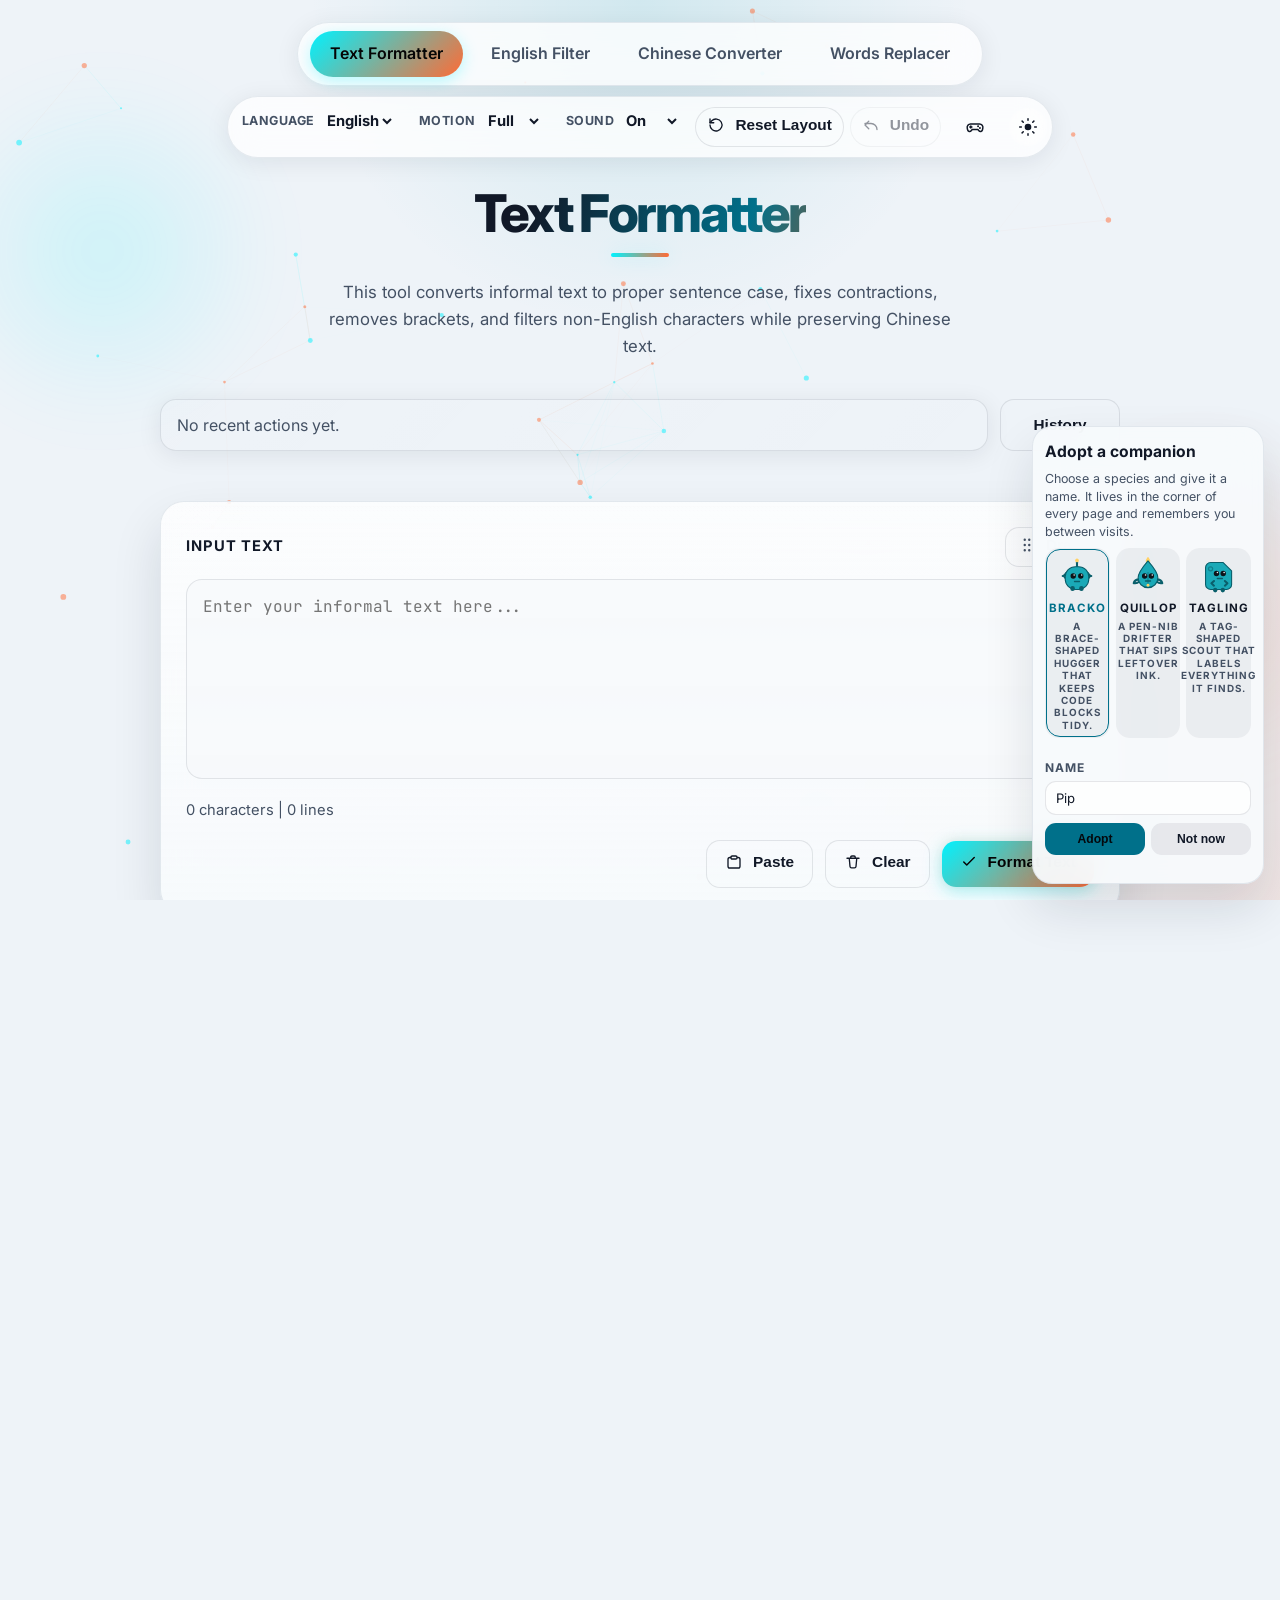
==== index.html @ 5d6f1875 "Add love-deepspace bouquet/expedition/mosaic features; update games and pages" ====
<!DOCTYPE html>
<html lang="en" data-page="formatter">
<head>
    <meta charset="UTF-8">
    <meta name="viewport" content="width=device-width, initial-scale=1.0">
    <meta name="description" content="Convert informal text to proper sentence case, fix contractions, remove brackets, and filter non-English characters while preserving Chinese text.">
    <meta name="theme-color" media="(prefers-color-scheme: dark)" content="#050505">
    <meta name="theme-color" media="(prefers-color-scheme: light)" content="#eef3f8">
    <link rel="icon" href="data:image/svg+xml,%3Csvg xmlns='http://www.w3.org/2000/svg' viewBox='0 0 64 64'%3E%3Crect width='64' height='64' rx='14' fill='%23050505'/%3E%3Ctext x='32' y='44' font-family='Arial, sans-serif' font-size='30' font-weight='800' text-anchor='middle' fill='%2300f2ff'%3EcC%3C/text%3E%3C/svg%3E">
    <title>Text Formatter</title>
    <script>
      (function () {
        try {
          var theme = localStorage.getItem("theme");
          if (!theme) {
            theme = window.matchMedia && window.matchMedia("(prefers-color-scheme: dark)").matches ? "dark" : "light";
          }
          document.documentElement.setAttribute("data-theme", theme);
          var motion = localStorage.getItem("motion-level");
          if (!motion) {
            motion = window.matchMedia && window.matchMedia("(prefers-reduced-motion: reduce)").matches ? "off" : "full";
          }
          document.documentElement.setAttribute("data-motion", motion);
        } catch (error) {
          document.documentElement.setAttribute("data-theme", "dark");
          document.documentElement.setAttribute("data-motion", "full");
        }
      })();
    </script>
    <link rel="preconnect" href="https://fonts.googleapis.com">
    <link rel="preconnect" href="https://fonts.gstatic.com" crossorigin>
    <link href="https://fonts.googleapis.com/css2?family=Inter:wght@400;500;600;700;800&family=JetBrains+Mono:wght@400;500&display=swap" rel="stylesheet">
    <link rel="stylesheet" href="assets/styles/base.css?v=72">
    <link rel="stylesheet" href="assets/styles/games.css?v=72">
    <link rel="stylesheet" href="assets/styles/game-presentation.css?v=72">
    <link rel="stylesheet" href="assets/styles/love-deepspace-release.css?v=72">
    <link rel="stylesheet" href="assets/styles/love-deepspace-starpath.css?v=72">
    <link rel="stylesheet" href="assets/styles/love-deepspace-mosaic.css?v=72">
    <link rel="stylesheet" href="assets/styles/love-deepspace-bouquet.css?v=72">
    <link rel="stylesheet" href="assets/styles/love-deepspace-expedition.css?v=72">
    <link rel="stylesheet" href="assets/styles/pet.css?v=72">
</head>
<body>
    <div class="topbar" role="banner">
        <nav aria-label="Primary" class="nav-left">
            <a href="index.html" data-i18n="navFormatter">Text Formatter</a>
            <a href="english_filter.html" data-i18n="navFilter">English Filter</a>
            <a href="chinese_punctuation.html" data-i18n="navPunctuation">Chinese Converter</a>
            <a href="words_replacing.html" data-i18n="navReplacer">Words Replacer</a>
        </nav>
        <div class="nav-right">
            <label class="lang-picker" for="langSelect">
                <span data-i18n="langLabel">Language</span>
                <select id="langSelect" aria-label="Language">
                    <option value="en">English</option>
                    <option value="zh">中文</option>
                </select>
            </label>
            <label class="motion-picker" for="motionLevel">
                <span data-i18n="motionLabel">Motion</span>
                <select id="motionLevel" aria-label="Motion intensity">
                    <option value="full" data-i18n="motionFull">Full</option>
                    <option value="calm" data-i18n="motionCalm">Calm</option>
                    <option value="off" data-i18n="motionOff">Off</option>
                </select>
            </label>
            <label class="motion-picker" for="soundLevel">
                <span data-i18n="soundLabel">Sound</span>
                <select id="soundLevel" aria-label="Game sound">
                    <option value="on" data-i18n="soundOn">On</option>
                    <option value="off" data-i18n="soundOff">Off</option>
                </select>
            </label>
            <button id="resetLayoutBtn" class="ghost topbar-button" type="button">
                <span class="button-content">
                    <svg class="icon" viewBox="0 0 24 24" aria-hidden="true">
                        <path d="M4 12a8 8 0 1 0 2.34-5.66L4 9" fill="none" stroke="currentColor" stroke-width="1.8" stroke-linecap="round" stroke-linejoin="round"></path>
                        <path d="M4 4v5h5" fill="none" stroke="currentColor" stroke-width="1.8" stroke-linecap="round" stroke-linejoin="round"></path>
                    </svg>
                        <span data-i18n="btnResetLayout">Reset Layout</span>
                </span>
            </button>
            <button id="undoBtn" class="ghost topbar-button" type="button" disabled>
                <span class="button-content">
                    <svg class="icon" viewBox="0 0 24 24" aria-hidden="true">
                        <path d="M9 7 4 12l5 5" fill="none" stroke="currentColor" stroke-width="1.8" stroke-linecap="round" stroke-linejoin="round"></path>
                        <path d="M20 18a8 8 0 0 0-8-8H4" fill="none" stroke="currentColor" stroke-width="1.8" stroke-linecap="round" stroke-linejoin="round"></path>
                    </svg>
                        <span data-i18n="btnUndo">Undo</span>
                </span>
            </button>
            <button id="gameToggleBtn" class="icon-button" type="button" aria-label="Open games" aria-haspopup="dialog" aria-expanded="false">
                <svg class="icon" viewBox="0 0 24 24" aria-hidden="true">
                    <path d="M6.5 8.5h11a4 4 0 0 1 3.9 4.9l-.5 2.2a2.4 2.4 0 0 1-4.2 1l-1.2-1.6H8.6l-1.2 1.6a2.4 2.4 0 0 1-4.2-1l-.5-2.2a4 4 0 0 1 3.9-4.9Z" fill="none" stroke="currentColor" stroke-width="1.8" stroke-linejoin="round"></path>
                    <path d="M7 10.7v2.6M5.7 12h2.6" fill="none" stroke="currentColor" stroke-width="1.8" stroke-linecap="round"></path>
                    <path d="M15.7 11.2h.01M17.9 13.2h.01" fill="none" stroke="currentColor" stroke-width="2.4" stroke-linecap="round"></path>
                </svg>
            </button>
            <button id="themeToggle" class="icon-button" type="button" aria-label="Toggle theme" aria-pressed="false">
                <svg class="icon icon-moon" viewBox="0 0 24 24" aria-hidden="true">
                    <path d="M21 12.8A9 9 0 1 1 11.2 3a7 7 0 0 0 9.8 9.8Z" fill="currentColor"></path>
                </svg>
                <svg class="icon icon-sun" viewBox="0 0 24 24" aria-hidden="true">
                    <circle cx="12" cy="12" r="4" fill="currentColor"></circle>
                    <path d="M12 2v2M12 20v2M4.93 4.93l1.41 1.41M17.66 17.66l1.41 1.41M2 12h2M20 12h2M4.93 19.07l1.41-1.41M17.66 6.34l1.41-1.41" fill="none" stroke="currentColor" stroke-linecap="round" stroke-width="1.8"></path>
                </svg>
            </button>
        </div>
    </div>

    <h1 class="page-title" data-i18n="formatter.title">Text Formatter</h1>

    <div class="description">
        <p data-i18n="formatter.desc">This tool converts informal text to proper sentence case, fixes contractions, removes brackets, and filters non-English characters while preserving Chinese text.</p>
    </div>
    <div class="activity-bar" aria-live="polite">
        <p class="recent-action" id="recentAction" data-i18n="noRecent">No recent actions yet.</p>
        <button class="ghost activity-toggle" id="historyToggle" type="button" aria-expanded="false" aria-controls="historyDrawer" data-i18n="historyToggle">History</button>
    </div>
    <div class="history-drawer" id="historyDrawer" hidden>
        <div class="history-drawer-header">
            <h2 data-i18n="recentActivity">Recent Activity</h2>
            <button class="ghost" id="clearHistoryBtn" type="button" data-i18n="btnClearHistory">Clear</button>
        </div>
        <ul class="history-list" id="historyList">
            <li data-i18n="noActions">No actions recorded yet.</li>
        </ul>
    </div>

    <main id="main" class="container" role="main">
        <div class="section" data-card-id="formatter-input">
            <div class="card-header">
                <label for="inputText" data-i18n="inputLabel">Input Text</label>
                <button class="drag-handle" type="button" aria-label="Reposition input card" data-i18n-aria="repositionInput" aria-expanded="false" title="Drag to move, or click for position buttons" data-i18n-title="dragTitle">
                    <span class="button-content">
                        <svg class="icon" viewBox="0 0 24 24" aria-hidden="true">
                            <path d="M9 5h.01M9 12h.01M9 19h.01M15 5h.01M15 12h.01M15 19h.01" fill="none" stroke="currentColor" stroke-width="3.2" stroke-linecap="round"></path>
                        </svg>
                        <span data-i18n="drag">Drag</span>
                    </span>
                </button>
            </div>
            <textarea id="inputText" placeholder="Enter your informal text here..." data-i18n-placeholder="formatter.phInput"></textarea>
            <div class="field-meta">
                <p class="counter" id="inputCounter">0 characters | 0 lines</p>
            </div>
            <div class="actions">
                <button class="ghost" id="pasteBtn" type="button">
                    <span class="button-content">
                        <svg class="icon" viewBox="0 0 24 24" aria-hidden="true">
                            <rect x="8" y="4" width="8" height="4" rx="1.5" fill="none" stroke="currentColor" stroke-width="1.8"></rect>
                            <path d="M8 6H6.5A2.5 2.5 0 0 0 4 8.5v9A2.5 2.5 0 0 0 6.5 20h11a2.5 2.5 0 0 0 2.5-2.5v-9A2.5 2.5 0 0 0 17.5 6H16" fill="none" stroke="currentColor" stroke-width="1.8" stroke-linejoin="round"></path>
                        </svg>
                        <span data-i18n="btnPaste">Paste</span>
                    </span>
                </button>
                <button class="ghost" id="clearInputBtn" type="button">
                    <span class="button-content">
                        <svg class="icon" viewBox="0 0 24 24" aria-hidden="true">
                            <path d="M4 7h16M9 7V5.5A1.5 1.5 0 0 1 10.5 4h3A1.5 1.5 0 0 1 15 5.5V7m-8 0 1 11a2 2 0 0 0 2 1.8h4a2 2 0 0 0 2-1.8L17 7" fill="none" stroke="currentColor" stroke-width="1.8" stroke-linecap="round" stroke-linejoin="round"></path>
                        </svg>
                        <span data-i18n="btnClear">Clear</span>
                    </span>
                </button>
                <button class="primary" id="primaryBtn" type="button" onclick="formatText()">
                    <span class="button-content">
                        <svg class="icon" viewBox="0 0 24 24" aria-hidden="true">
                            <path d="m5 12 4 4L19 6" fill="none" stroke="currentColor" stroke-width="2" stroke-linecap="round" stroke-linejoin="round"></path>
                        </svg>
                        <span data-i18n="formatter.primary">Format Text</span>
                    </span>
                </button>
            </div>
        </div>

        <div class="section" data-card-id="formatter-output">
            <div class="card-header">
                <label for="outputText" data-i18n="formatter.outputLabel">Formatted Text</label>
                <button class="drag-handle" type="button" aria-label="Reposition output card" data-i18n-aria="repositionOutput" aria-expanded="false" title="Drag to move, or click for position buttons" data-i18n-title="dragTitle">
                    <span class="button-content">
                        <svg class="icon" viewBox="0 0 24 24" aria-hidden="true">
                            <path d="M9 5h.01M9 12h.01M9 19h.01M15 5h.01M15 12h.01M15 19h.01" fill="none" stroke="currentColor" stroke-width="3.2" stroke-linecap="round"></path>
                        </svg>
                        <span data-i18n="drag">Drag</span>
                    </span>
                </button>
            </div>
            <textarea id="outputText" readonly placeholder="Formatted text will appear here..." aria-live="polite" data-i18n-placeholder="formatter.phOutput"></textarea>
            <div class="field-meta">
                <p class="counter" id="outputCounter">0 characters | 0 lines</p>
                <p class="status-message" id="statusMessage" role="status" aria-live="polite"></p>
            </div>
            <div class="output-insights">
                <p class="change-summary" id="changeSummary" data-i18n="summaryDefault">Summary will appear after you run a tool.</p>
                <details class="diff-preview" id="diffPreview">
                    <summary data-i18n="previewChanges">Preview changes</summary>
                    <div class="diff-grid">
                        <div class="diff-card">
                            <h3 data-i18n="diffBefore">Before</h3>
                            <pre id="diffBefore" data-i18n="noInputYet">No input yet.</pre>
                        </div>
                        <div class="diff-card">
                            <h3 data-i18n="diffAfter">After</h3>
                            <pre id="diffAfter" data-i18n="noOutputYet">No output yet.</pre>
                        </div>
                    </div>
                </details>
            </div>
            <div class="actions">
                <button class="ghost" id="clearOutputBtn" type="button">
                    <span class="button-content">
                        <svg class="icon" viewBox="0 0 24 24" aria-hidden="true">
                            <path d="M4 7h16M9 7V5.5A1.5 1.5 0 0 1 10.5 4h3A1.5 1.5 0 0 1 15 5.5V7m-8 0 1 11a2 2 0 0 0 2 1.8h4a2 2 0 0 0 2-1.8L17 7" fill="none" stroke="currentColor" stroke-width="1.8" stroke-linecap="round" stroke-linejoin="round"></path>
                        </svg>
                        <span data-i18n="btnClear">Clear</span>
                    </span>
                </button>
                <button class="ghost" id="downloadBtn" type="button">
                    <span class="button-content">
                        <svg class="icon" viewBox="0 0 24 24" aria-hidden="true">
                            <path d="M12 4v10m0 0 4-4m-4 4-4-4M5 19h14" fill="none" stroke="currentColor" stroke-width="1.8" stroke-linecap="round" stroke-linejoin="round"></path>
                        </svg>
                        <span data-i18n="btnDownload">Download</span>
                    </span>
                </button>
                <button class="ghost" id="swapBtn" type="button">
                    <span class="button-content">
                        <svg class="icon" viewBox="0 0 24 24" aria-hidden="true">
                            <path d="M7 7h10l-3-3m3 3-3 3M17 17H7l3 3m-3-3 3-3" fill="none" stroke="currentColor" stroke-width="1.8" stroke-linecap="round" stroke-linejoin="round"></path>
                        </svg>
                        <span data-i18n="btnSwap">Swap Back</span>
                    </span>
                </button>
                <button class="ghost" id="copyBtn" type="button">
                    <span class="button-content">
                        <svg class="icon" viewBox="0 0 24 24" aria-hidden="true">
                            <rect x="9" y="9" width="10" height="10" rx="2" fill="none" stroke="currentColor" stroke-width="1.8"></rect>
                            <path d="M15 9V7a2 2 0 0 0-2-2H7a2 2 0 0 0-2 2v6a2 2 0 0 0 2 2h2" fill="none" stroke="currentColor" stroke-width="1.8" stroke-linecap="round" stroke-linejoin="round"></path>
                        </svg>
                        <span data-i18n="btnCopy">Copy</span>
                    </span>
                </button>
            </div>
        </div>
    </main>

    <div class="footer" data-i18n="footer">Made with care by capitalConvert</div>

    <div class="game-modal" id="gameModal" hidden>
        <div class="game-modal-backdrop" id="gameBackdrop" aria-hidden="true"></div>
        <div class="game-dialog" role="dialog" aria-modal="true" aria-labelledby="gameTitle">
            <div class="game-dialog-header">
                <h2 id="gameTitle" data-i18n="gamesTitle">Games</h2>
                <button class="game-close" id="gameCloseBtn" type="button" aria-label="Close games" data-i18n-aria="closeGames">
                    <svg class="icon" viewBox="0 0 24 24" aria-hidden="true">
                        <path d="m6 6 12 12M18 6 6 18" fill="none" stroke="currentColor" stroke-width="1.8" stroke-linecap="round"></path>
                    </svg>
                </button>
            </div>
            <div class="game-tabs" id="gameTabs" role="tablist" aria-label="Choose a game" data-i18n-aria="tablistLabel">
                <button class="game-tab" id="gameTabTyping" role="tab" aria-selected="true" aria-controls="gamePanelTyping" tabindex="0" type="button" data-i18n="tabTyping">Typing Sprint</button>
                <button class="game-tab" id="gameTabMemory" role="tab" aria-selected="false" aria-controls="gamePanelMemory" tabindex="-1" type="button" data-i18n="tabMemory">Glyph Match</button>
                <button class="game-tab" id="gameTab2048" role="tab" aria-selected="false" aria-controls="gamePanel2048" tabindex="-1" type="button" data-i18n="tab2048">2048</button>
                <button class="game-tab" id="gameTabReflex" role="tab" aria-selected="false" aria-controls="gamePanelReflex" tabindex="-1" type="button" data-i18n="tabReflex">Reflex Tap</button>
                <button class="game-tab" id="gameTabCaretDash" role="tab" aria-selected="false" aria-controls="gamePanelCaretDash" tabindex="-1" type="button" data-i18n="tabCaretDash">Caret Dash</button>
                <button class="game-tab" id="gameTabElements" role="tab" aria-selected="false" aria-controls="gamePanelElements" tabindex="-1" type="button" data-i18n="tabElements">Elements</button>
                <button class="game-tab" id="gameTabSpotDiff" role="tab" aria-selected="false" aria-controls="gamePanelSpotDiff" tabindex="-1" type="button" data-i18n="tabSpotDiff">Spot the Diff</button>
                <button class="game-tab" id="gameTabPlumber" role="tab" aria-selected="false" aria-controls="gamePanelPlumber" tabindex="-1" type="button" data-i18n="tabPlumber">Punctuation Plumber</button>
                <button class="game-tab" id="gameTabStack" role="tab" aria-selected="false" aria-controls="gamePanelStack" tabindex="-1" type="button" data-i18n="tabStack">Stack!</button>
                <button class="game-tab" id="gameTabColorCode" role="tab" aria-selected="false" aria-controls="gamePanelColorCode" tabindex="-1" type="button" data-i18n="tabColorCode">Color Code</button>
                <button class="game-tab" id="gameTabBreakout" role="tab" aria-selected="false" aria-controls="gamePanelBreakout" tabindex="-1" type="button" data-i18n="tabBreakout">Inkball</button>
                <button class="game-tab" id="gameTabEmberDice" role="tab" aria-selected="false" aria-controls="gamePanelEmberDice" tabindex="-1" type="button" data-i18n="tabEmberDice">Ember Dice</button>
                <button class="game-tab" id="gameTabSnake" role="tab" aria-selected="false" aria-controls="gamePanelSnake" tabindex="-1" type="button" data-i18n="tabSnake">Serpent</button>
                <button class="game-tab" id="gameTabLights" role="tab" aria-selected="false" aria-controls="gamePanelLights" tabindex="-1" type="button" data-i18n="tabLights">Lights Out</button>
                    <button class="game-tab" id="gameTabMines" role="tab" aria-selected="false" aria-controls="gamePanelMines" tabindex="-1" type="button" data-i18n="tabMines">Glyph Mines</button>
                <button class="game-tab" id="gameTabGomoku" role="tab" aria-selected="false" aria-controls="gamePanelGomoku" tabindex="-1" type="button" data-i18n="tabGomoku">Gomoku</button>
                <button class="game-tab" id="gameTabTraffic" role="tab" aria-selected="false" aria-controls="gamePanelTraffic" tabindex="-1" type="button" data-i18n="tabTraffic">Traffic Jam</button>
                <button class="game-tab" id="gameTabVault" role="tab" aria-selected="false" aria-controls="gamePanelVault" tabindex="-1" type="button" data-i18n="tabVault">Letter Vault</button>
                <button class="game-tab" id="gameTabGlyphBlocks" role="tab" aria-selected="false" aria-controls="gamePanelGlyphBlocks" tabindex="-1" type="button" data-i18n="tabGlyphBlocks">Glyph Blocks</button>
                <button class="game-tab" id="gameTabInkCascade" role="tab" aria-selected="false" aria-controls="gamePanelInkCascade" tabindex="-1" type="button" data-i18n="tabInkCascade">Ink Cascade</button>
                <button class="game-tab" id="gameTabInkBeat" role="tab" aria-selected="false" aria-controls="gamePanelInkBeat" tabindex="-1" type="button" data-i18n="tabInkBeat">Ink Beat</button>
                <button class="game-tab" id="gameTabBubbleInk" role="tab" aria-selected="false" aria-controls="gamePanelBubbleInk" tabindex="-1" type="button" data-i18n="tabBubbleInk">Bubble Ink</button>
                <button class="game-tab" id="gameTabGlyphEcho" role="tab" aria-selected="false" aria-controls="gamePanelGlyphEcho" tabindex="-1" type="button" data-i18n="tabGlyphEcho">Glyph Echo</button>
                <button class="game-tab" id="gameTabInkSlash" role="tab" aria-selected="false" aria-controls="gamePanelInkSlash" tabindex="-1" type="button" data-i18n="tabInkSlash">Ink Slash</button>
                <button class="game-tab" id="gameTabPegSplash" role="tab" aria-selected="false" aria-controls="gamePanelPegSplash" tabindex="-1" type="button" data-i18n="tabPegSplash">Peg Splash</button>
                <button class="game-tab" id="gameTabGlyphRaid" role="tab" aria-selected="false" aria-controls="gamePanelGlyphRaid" tabindex="-1" type="button" data-i18n="tabGlyphRaid">Glyph Raid</button>
                <button class="game-tab" id="gameTabGlyphLeap" role="tab" aria-selected="false" aria-controls="gamePanelGlyphLeap" tabindex="-1" type="button" data-i18n="tabGlyphLeap">Glyph Leap</button>
                <button class="game-tab" id="gameTabAuroraFlow" role="tab" aria-selected="false" aria-controls="gamePanelAuroraFlow" tabindex="-1" type="button" data-i18n="tabAuroraFlow">Aurora Flow</button>
                <button class="game-tab" id="gameTabCometGolf" role="tab" aria-selected="false" aria-controls="gamePanelCometGolf" tabindex="-1" type="button" data-i18n="tabCometGolf">Comet Golf</button>
                <button class="game-tab" id="gameTabPrismPath" role="tab" aria-selected="false" aria-controls="gamePanelPrismPath" tabindex="-1" type="button" data-i18n="tabPrismPath">Prism Path</button>
                <button class="game-tab" id="gameTabStarfall" role="tab" aria-selected="false" aria-controls="gamePanelStarfall" tabindex="-1" type="button" data-i18n="tabStarfall">Starfall Lander</button>
                <button class="game-tab" id="gameTabInkSort" role="tab" aria-selected="false" aria-controls="gamePanelInkSort" tabindex="-1" type="button" data-i18n="tabInkSort">Ink Sort</button>
                <button class="game-tab" id="gameTabGlyphCrossing" role="tab" aria-selected="false" aria-controls="gamePanelGlyphCrossing" tabindex="-1" type="button" data-i18n="tabGlyphCrossing">Glyph Crossing</button>
                <button class="game-tab" id="gameTabGlyphPusher" role="tab" aria-selected="false" aria-controls="gamePanelGlyphPusher" tabindex="-1" type="button" data-i18n="tabGlyphPusher">Glyph Pusher</button>
                <button class="game-tab" id="gameTabGlyphNet" role="tab" aria-selected="false" aria-controls="gamePanelGlyphNet" tabindex="-1" type="button" data-i18n="tabGlyphNet">Glyph Net</button>
                <button class="game-tab" id="gameTabGlyphSketch" role="tab" aria-selected="false" aria-controls="gamePanelGlyphSketch" tabindex="-1" type="button" data-i18n="tabGlyphSketch">Glyph Sketch</button>
                <button class="game-tab" id="gameTabGlyphFifteen" role="tab" aria-selected="false" aria-controls="gamePanelGlyphFifteen" tabindex="-1" type="button" data-i18n="tabGlyphFifteen">Glyph Fifteen</button>
                <button class="game-tab" id="gameTabGlyphSudoku" role="tab" aria-selected="false" aria-controls="gamePanelGlyphSudoku" tabindex="-1" type="button" data-i18n="tabGlyphSudoku">Glyph Sudoku</button>
                <button class="game-tab" id="gameTabGlyphReversi" role="tab" aria-selected="false" aria-controls="gamePanelGlyphReversi" tabindex="-1" type="button" data-i18n="tabGlyphReversi">Glyph Reversi</button>
                <button class="game-tab" id="gameTabGlyphGlide" role="tab" aria-selected="false" aria-controls="gamePanelGlyphGlide" tabindex="-1" type="button" data-i18n="tabGlyphGlide">Glyph Glide</button>
                <button class="game-tab" id="gameTabGlyphFour" role="tab" aria-selected="false" aria-controls="gamePanelGlyphFour" tabindex="-1" type="button" data-i18n="tabGlyphFour">Glyph Four</button>
                <button class="game-tab" id="gameTabGlyphTower" role="tab" aria-selected="false" aria-controls="gamePanelGlyphTower" tabindex="-1" type="button" data-i18n="tabGlyphTower">Glyph Tower</button>
                <button class="game-tab" id="gameTabNim" role="tab" aria-selected="false" aria-controls="gamePanelNim" tabindex="-1" type="button" data-i18n="tabNim">Ember Sticks</button>
                <button class="game-tab" id="gameTabKalah" role="tab" aria-selected="false" aria-controls="gamePanelKalah" tabindex="-1" type="button" data-i18n="tabKalah">Kalah Row</button>
                <button class="game-tab" id="gameTabBlackjack" role="tab" aria-selected="false" aria-controls="gamePanelBlackjack" tabindex="-1" type="button" data-i18n="tabBlackjack">Twenty-One Parlor</button>
                <button class="game-tab" id="gameTabGarden" role="tab" aria-selected="false" aria-controls="gamePanelGarden" tabindex="-1" type="button" data-i18n="tabGarden">Roof Garden</button>
                <button class="game-tab" id="gameTabRepublic" role="tab" aria-selected="false" aria-controls="gamePanelRepublic" tabindex="-1" type="button" data-i18n="tabRepublic">Republic Rewind</button>
                <button class="game-tab" id="gameTabDots" role="tab" aria-selected="false" aria-controls="gamePanelDots" tabindex="-1" type="button" data-i18n="tabDots">Glyph Dots</button>
                <button class="game-tab" id="gameTabGlyphFleet" role="tab" aria-selected="false" aria-controls="gamePanelGlyphFleet" tabindex="-1" type="button" data-i18n="tabGlyphFleet">Glyph Fleet</button>
            </div>
            <button class="game-tabs-more" id="gameTabsToggle" type="button" aria-expanded="false" aria-controls="gameTabs">
                <span class="button-content">
                    <svg class="icon" viewBox="0 0 24 24" aria-hidden="true">
                        <path d="m6 9 6 6 6-6" fill="none" stroke="currentColor" stroke-width="1.8" stroke-linecap="round" stroke-linejoin="round"></path>
                    </svg>
                    <span id="gameTabsLabel" data-i18n="tabsShowMore">More games</span>
                    <span id="gameTabsCount">+63</span>
                </span>
            </button>
            <div class="game-panel" id="gamePanelTyping" role="tabpanel" aria-labelledby="gameTabTyping">
                <p class="game-target" id="typingTarget" aria-hidden="true"></p>
                <span class="visually-hidden" id="typingTargetText"></span>
                <input class="game-input" id="typingInput" type="text" autocomplete="off" autocapitalize="off" spellcheck="false" aria-describedby="gameHint" placeholder="Start typing to begin..." data-i18n-placeholder="gamePhInput">
                <div class="game-hud">
                    <div class="game-stat"><span data-i18n="hudTime">Time</span><strong id="gameTime">10.0s</strong></div>
                    <div class="game-stat"><span data-i18n="hudWpm">WPM</span><strong id="gameWpm">0</strong></div>
                    <div class="game-stat"><span data-i18n="hudAcc">Acc</span><strong id="gameAcc">100%</strong></div>
                </div>
                <div class="game-track" aria-hidden="true"><span class="game-track-fill" id="gameTrackFill"></span></div>
                <p class="game-result" id="gameResult" role="status" data-i18n="typingPrompt">Type the first character to start the clock.</p>
                <div class="game-actions">
                    <button class="primary" id="gameStartBtn" type="button">
                        <span class="button-content">
                            <svg class="icon" viewBox="0 0 24 24" aria-hidden="true">
                                <path d="M8 5.5v13l11-6.5Z" fill="none" stroke="currentColor" stroke-width="1.8" stroke-linejoin="round"></path>
                            </svg>
                            <span data-i18n="btnNewRound">New Round</span>
                        </span>
                    </button>
                    <p class="game-best" id="gameBest" data-i18n="noBest">No best yet</p>
                </div>
                <p class="game-hint" id="gameHint" data-i18n="hintTyping">A 10-second typing dash. The clock starts on your first keystroke.</p>
            </div>
            <div class="game-panel" id="gamePanelMemory" role="tabpanel" aria-labelledby="gameTabMemory" hidden>
                <div class="game-hud">
                    <div class="game-stat"><span data-i18n="hudMoves">Moves</span><strong id="memoryMoves">0</strong></div>
                    <div class="game-stat"><span data-i18n="hudTime">Time</span><strong id="memoryTime">0.0s</strong></div>
                    <div class="game-stat"><span data-i18n="hudPairs">Pairs</span><strong id="memoryPairs">0/6</strong></div>
                </div>
                <div class="memory-grid" id="memoryGrid" role="group" aria-label="Memory cards, find the matching pairs" data-i18n-aria="memoryGridLabel"></div>
                <p class="game-result" id="memoryResult" role="status" data-i18n="memoryPrompt">Flip two cards. Match all six pairs as fast as you can.</p>
                <div class="game-actions">
                    <button class="primary" id="memoryStartBtn" type="button">
                        <span class="button-content">
                            <svg class="icon" viewBox="0 0 24 24" aria-hidden="true">
                                <path d="M8 5.5v13l11-6.5Z" fill="none" stroke="currentColor" stroke-width="1.8" stroke-linejoin="round"></path>
                            </svg>
                            <span data-i18n="btnNewShuffle">New Shuffle</span>
                        </span>
                    </button>
                    <p class="game-best" id="memoryBest" data-i18n="noBest">No best yet</p>
                </div>
            </div>
            <div class="game-panel" id="gamePanel2048" role="tabpanel" aria-labelledby="gameTab2048" hidden>
                <div class="game-hud">
                    <div class="game-stat"><span data-i18n="hudScore">Score</span><strong id="g2048Score">0</strong></div>
                    <div class="game-stat"><span data-i18n="hudBest">Best</span><strong id="g2048BestStat">0</strong></div>
                </div>
                <div class="g2048-board" id="g2048Board" tabindex="0" role="application" aria-label="2048 board. Focus here and use the arrow keys to slide the tiles.">
                    <div class="g2048-cells" id="g2048Cells" aria-hidden="true"></div>
                    <div class="g2048-tiles" id="g2048Tiles" aria-hidden="true"></div>
                    <div class="g2048-overlay" id="g2048Overlay" hidden>
                        <p class="g2048-overlay-text" id="g2048OverlayText">Game over</p>
                        <div class="g2048-overlay-actions">
                            <button class="primary" id="g2048RetryBtn" type="button"><span class="button-content"><span data-i18n="btnTryAgain">Try Again</span></span></button>
                            <button class="ghost" id="g2048KeepBtn" type="button" hidden><span class="button-content"><span data-i18n="btnKeepGoing">Keep Going</span></span></button>
                        </div>
                    </div>
                </div>
                <p class="game-result" id="g2048Result" role="status" data-i18n="g2048Prompt">Arrow keys or swipe slide the tiles. Match numbers to reach 2048!</p>
                <div class="game-actions">
                    <button class="primary" id="g2048NewBtn" type="button">
                        <span class="button-content">
                            <svg class="icon" viewBox="0 0 24 24" aria-hidden="true">
                                <path d="M8 5.5v13l11-6.5Z" fill="none" stroke="currentColor" stroke-width="1.8" stroke-linejoin="round"></path>
                            </svg>
                            <span data-i18n="btnNewGame">New Game</span>
                        </span>
                    </button>
                </div>
            </div>
            <div class="game-panel" id="gamePanelReflex" role="tabpanel" aria-labelledby="gameTabReflex" hidden>
                <div class="game-hud">
                    <div class="game-stat"><span data-i18n="hudLast">Last</span><strong id="reflexLast">—</strong></div>
                    <div class="game-stat"><span data-i18n="hudBest">Best</span><strong id="reflexBest">—</strong></div>
                </div>
                <button class="reflex-pad" id="reflexPad" type="button" aria-describedby="reflexResult">
                    <span id="reflexPadText" data-i18n="reflexPadIdle">Press Start</span>
                </button>
                <p class="game-result" id="reflexResult" role="status" data-i18n="reflexPrompt">Start a round, then tap when the panel turns green.</p>
                <div class="game-actions">
                    <button class="primary" id="reflexStartBtn" type="button">
                        <span class="button-content">
                            <svg class="icon" viewBox="0 0 24 24" aria-hidden="true">
                                <path d="M8 5.5v13l11-6.5Z" fill="none" stroke="currentColor" stroke-width="1.8" stroke-linejoin="round"></path>
                            </svg>
                            <span data-i18n="btnNewRound">New Round</span>
                        </span>
                    </button>
                </div>
                <p class="game-hint" data-i18n="reflexHint">Use the button, Space, or Enter. A new best is the lowest time.</p>
            </div>
            <div class="game-panel" id="gamePanelCaretDash" role="tabpanel" aria-labelledby="gameTabCaretDash" hidden>
                <div class="game-hud">
                    <div class="game-stat"><span data-i18n="hudScore">Score</span><strong id="caretScore">0</strong></div>
                    <div class="game-stat"><span data-i18n="hudBest">Best</span><strong id="caretBestStat">0</strong></div>
                    <div class="game-stat"><span data-i18n="hudSpeed">Speed</span><strong id="caretSpeed">1.0x</strong></div>
                </div>
                <div class="game-track" aria-hidden="true"><span class="game-track-fill" id="caretRailFill"></span></div>
                <div class="caret-field" id="caretField" tabindex="0" role="group" aria-label="Caret Dash play area. Space or Arrow Up jumps, Arrow Down ducks." data-i18n-aria="caretFieldLabel" aria-describedby="caretResult">
                    <div class="caret-drift caret-drift-far" id="caretDriftFar" aria-hidden="true"></div>
                    <div class="caret-drift caret-drift-near" id="caretDriftNear" aria-hidden="true"></div>
                    <div class="caret-ground" aria-hidden="true"></div>
                    <div class="caret-obstacles" id="caretObstacles" aria-hidden="true"></div>
                    <div class="caret-player" id="caretPlayer" aria-hidden="true"></div>
                    <div class="caret-overlay" id="caretOverlay" hidden>
                        <p class="caret-overlay-text" id="caretOverlayText" data-i18n="caretOverReady">Game over</p>
                        <div class="caret-overlay-actions">
                            <button class="primary" id="caretRetryBtn" type="button"><span class="button-content"><span data-i18n="btnTryAgain">Try Again</span></span></button>
                            <button class="ghost" id="caretAgainBtn" type="button"><span class="button-content"><span data-i18n="btnNewRound">New Round</span></span></button>
                        </div>
                    </div>
                </div>
                <p class="game-result" id="caretResult" role="status" data-i18n="caretPrompt">Press Start, then jump the glitch punctuation and duck under the floating glyphs.</p>
                <div class="caret-controls">
                    <button class="caret-control" id="caretJumpBtn" type="button" data-i18n="btnJump">Jump</button>
                    <button class="caret-control" id="caretDuckBtn" type="button" data-i18n="btnDuck">Duck</button>
                </div>
                <div class="game-actions">
                    <button class="primary" id="caretStartBtn" type="button">
                        <span class="button-content">
                            <svg class="icon" viewBox="0 0 24 24" aria-hidden="true">
                                <path d="M8 5.5v13l11-6.5Z" fill="none" stroke="currentColor" stroke-width="1.8" stroke-linejoin="round"></path>
                            </svg>
                            <span data-i18n="btnStart">Start</span>
                        </span>
                    </button>
                    <p class="game-best" id="caretBest" data-i18n="noBest">No best yet</p>
                </div>
                <p class="game-hint" data-i18n="caretHint">Tap or click the field to jump and hold to duck. Space or Arrow Up jumps higher the longer you hold it.</p>
            </div>
            <div class="game-panel" id="gamePanelElements" role="tabpanel" aria-labelledby="gameTabElements" hidden>
                <div class="game-hud">
                    <div class="game-stat"><span id="elementsTimeLabel" data-i18n="hudTime">Time</span><strong id="elementsTime">0.0s</strong></div>
                    <div class="game-stat"><span data-i18n="hudGoal">Goal</span><strong id="elementsProgress">—</strong></div>
                    <div class="game-stat"><span data-i18n="elementsBudgetLabel">Ink</span><strong id="elementsBudget">—</strong></div>
                    <div class="game-stat"><span data-i18n="elementsStarsLabel">Stars</span><strong id="elementsStars">—</strong></div>
                </div>
                <div class="elements-row">
                    <label class="elements-label" for="elementsChallenge" data-i18n="elementsChallengeLabel">Challenge</label>
                    <select class="elements-select" id="elementsChallenge"></select>
                </div>
                <div class="elements-row">
                    <label class="elements-label" for="elementsSpeed" data-i18n="elementsSpeedLabel">Speed</label>
                    <select class="elements-select" id="elementsSpeed">
                        <option value="0.5">0.5x</option>
                        <option value="1" selected>1x</option>
                        <option value="2">2x</option>
                        <option value="4">4x</option>
                    </select>
                </div>
                <div class="elements-tools" role="group" aria-label="Element palette" data-i18n-aria="elementsToolsLabel">
                    <button class="elements-tool" id="elementsToolEmpty" type="button" data-element="empty" aria-pressed="false" data-i18n="elementsEmpty">Erase</button>
                    <button class="elements-tool" id="elementsToolStone" type="button" data-element="stone" aria-pressed="false" data-i18n="elementsStone">Stone</button>
                    <button class="elements-tool" id="elementsToolSand" type="button" data-element="sand" aria-pressed="false" data-i18n="elementsSand">Sand</button>
                    <button class="elements-tool" id="elementsToolWater" type="button" data-element="water" aria-pressed="false" data-i18n="elementsWater">Water</button>
                    <button class="elements-tool" id="elementsToolPlant" type="button" data-element="plant" aria-pressed="false" data-i18n="elementsPlant">Plant</button>
                    <button class="elements-tool" id="elementsToolFire" type="button" data-element="fire" aria-pressed="false" data-i18n="elementsFire">Fire</button>
                    <button class="elements-tool" id="elementsToolWood" type="button" data-element="wood" aria-pressed="false" data-i18n="elementsWood">Wood</button>
                    <button class="elements-tool" id="elementsToolAsh" type="button" data-element="ash" aria-pressed="false" data-i18n="elementsAsh">Ash</button>
                    <button class="elements-tool" id="elementsToolOil" type="button" data-element="oil" aria-pressed="false" data-i18n="elementsOil">Oil</button>
                    <button class="elements-tool" id="elementsToolLava" type="button" data-element="lava" aria-pressed="false" data-i18n="elementsLava">Lava</button>
                    <button class="elements-tool" id="elementsToolIce" type="button" data-element="ice" aria-pressed="false" data-i18n="elementsIce">Ice</button>
                    <button class="elements-tool" id="elementsToolSteam" type="button" data-element="steam" aria-pressed="false" data-i18n="elementsSteam">Steam</button>
                    <button class="elements-tool" id="elementsToolAcid" type="button" data-element="acid" aria-pressed="false" data-i18n="elementsAcid">Acid</button>
                    <button class="elements-tool" id="elementsToolSeed" type="button" data-element="seed" aria-pressed="false" data-i18n="elementsSeed">Seed</button>
                    <button class="elements-tool" id="elementsToolSmoke" type="button" data-element="smoke" aria-pressed="false" data-i18n="elementsSmoke">Smoke</button>
                    <button class="elements-tool" id="elementsToolGlass" type="button" data-element="glass" aria-pressed="false" data-i18n="elementsGlass">Glass</button>
                    <button class="elements-tool" id="elementsToolVoid" type="button" data-element="void" aria-pressed="false" data-i18n="elementsVoid">Void</button>
                </div>
                <p class="elements-legend" id="elementsLegend"></p>
                <div class="elements-row">
                    <span class="elements-label" id="elementsBrushLabel" data-i18n="elementsBrushLabel">Brush</span>
                    <div class="elements-brushes" role="group" aria-labelledby="elementsBrushLabel">
                        <button class="elements-brush" id="elementsBrush1" type="button" data-size="0" aria-pressed="false">1</button>
                        <button class="elements-brush" id="elementsBrush2" type="button" data-size="1" aria-pressed="false">3</button>
                        <button class="elements-brush is-active" id="elementsBrush3" type="button" data-size="2" aria-pressed="true">5</button>
                        <button class="elements-brush" id="elementsBrush4" type="button" data-size="3" aria-pressed="false">7</button>
                    </div>
                </div>
                <div class="elements-stage" id="elementsStage">
                    <canvas class="elements-canvas" id="elementsCanvas" width="320" height="224" tabindex="0" role="application" aria-label="Element sandbox. Number keys 1 to 9 pick an element, the arrow keys move the cursor and Space places it." data-i18n-aria="elementsCanvasLabel" aria-describedby="elementsDescription"></canvas>
                    <span class="elements-cursor" id="elementsCursor" aria-hidden="true" hidden></span>
                </div>
                <p class="visually-hidden" id="elementsDescription"></p>
                <p class="elements-goal" id="elementsGoal"></p>
                <p class="game-result" id="elementsResult" role="status" data-i18n="elementsGoalFree">Free play: paint anything and watch it settle.</p>
                <div class="elements-actions">
                    <button class="ghost" id="elementsPauseBtn" type="button" aria-pressed="false"><span class="button-content"><span data-i18n="elementsPause">Pause</span></span></button>
                    <button class="ghost" id="elementsStepBtn" type="button"><span class="button-content"><span data-i18n="elementsStep">Step</span></span></button>
                    <button class="ghost" id="elementsPickBtn" type="button" aria-pressed="false"><span class="button-content"><span data-i18n="elementsPick">Pick</span></span></button>
                    <button class="ghost" id="elementsUndoBtn" type="button" disabled><span class="button-content"><span data-i18n="elementsUndo">Undo</span></span></button>
                </div>
                <div class="game-actions">
                    <div class="elements-actions">
                        <button class="primary" id="elementsStartBtn" type="button">
                            <span class="button-content">
                                <svg class="icon" viewBox="0 0 24 24" aria-hidden="true">
                                    <path d="M8 5.5v13l11-6.5Z" fill="none" stroke="currentColor" stroke-width="1.8" stroke-linejoin="round"></path>
                                </svg>
                                <span data-i18n="btnStart">Start</span>
                            </span>
                        </button>
                        <button class="ghost" id="elementsResetBtn" type="button"><span class="button-content"><span data-i18n="elementsReset">Reset board</span></span></button>
                    </div>
                    <p class="game-best" id="elementsBest" data-i18n="noBest">No best yet</p>
                </div>
                <p class="game-hint" data-i18n="elementsHint">Drag on the grid to paint; Reset board restores the opening layout. The palette offers every element the board allows, the brush size sets how much you paint at once, and Pause, Step, Pick and Undo work the board by hand. Keyboard: 1-9 pick an element, the arrow keys move the cursor and Space places it.</p>
            </div>
            <div class="game-panel" id="gamePanelSpotDiff" role="tabpanel" aria-labelledby="gameTabSpotDiff" hidden>
                <div class="game-hud">
                    <div class="game-stat"><span data-i18n="hudFound">Found</span><strong id="spotFoundStat">0/3</strong></div>
                    <div class="game-stat"><span data-i18n="hudTime">Time</span><strong id="spotTime">0.0s</strong></div>
                    <div class="game-stat"><span data-i18n="hudMisses">Misses</span><strong id="spotMisses">0</strong></div>
                    <div class="game-stat"><span data-i18n="hudLevel">Level</span><strong id="spotLevel">1/3</strong></div>
                </div>
                <p class="spot-line" id="spotBase" aria-hidden="true"></p>
                <div class="spot-line spot-line-edit" id="spotEdit" tabindex="0" role="group" aria-label="Edited line. The arrow keys move the caret and Enter marks a character." data-i18n-aria="spotEditLabel" aria-describedby="spotResult"></div>
                <p class="game-result" id="spotResult" role="status" data-i18n="spotPrompt">Some characters in the lower line were broken on purpose. Find them all.</p>
                <div class="game-actions">
                    <button class="primary" id="spotStartBtn" type="button">
                        <span class="button-content">
                            <svg class="icon" viewBox="0 0 24 24" aria-hidden="true">
                                <path d="M8 5.5v13l11-6.5Z" fill="none" stroke="currentColor" stroke-width="1.8" stroke-linejoin="round"></path>
                            </svg>
                            <span data-i18n="btnNewRound">New Round</span>
                        </span>
                    </button>
                    <p class="game-best" id="spotBest" data-i18n="noBest">No best yet</p>
                </div>
                <p class="game-hint" data-i18n="spotHint">Click a character, or arrow to it and press Enter. A new best is the lowest clear time.</p>
            </div>
            <div class="game-panel" id="gamePanelPlumber" role="tabpanel" aria-labelledby="gameTabPlumber" hidden>
                <div class="game-hud">
                    <div class="game-stat"><span data-i18n="hudScore">Score</span><strong id="plumberScore">0</strong></div>
                    <div class="game-stat"><span data-i18n="hudStrikes">Strikes</span><strong id="plumberStrikes">0/3</strong></div>
                    <div class="game-stat"><span data-i18n="hudSpeed">Speed</span><strong id="plumberSpeed">1.0x</strong></div>
                    <div class="game-stat"><span data-i18n="hudCombo">Combo</span><strong id="plumberCombo">0</strong></div>
                </div>
                <div class="plumber-field" id="plumberField" tabindex="0" role="group" aria-label="Sorting lane. Arrow Left routes to the fullwidth bin, Arrow Right to the halfwidth bin." data-i18n-aria="plumberFieldLabel" aria-describedby="plumberResult">
                    <span class="plumber-glyph" id="plumberGlyph" aria-hidden="true" hidden></span>
                </div>
                <div class="plumber-bins">
                    <button class="plumber-bin" id="plumberBinFull" type="button" data-i18n="plumberBinFull">Fullwidth</button>
                    <button class="plumber-bin" id="plumberBinHalf" type="button" data-i18n="plumberBinHalf">Halfwidth</button>
                </div>
                <p class="game-result" id="plumberResult" role="status" data-i18n="plumberPrompt">Start a round, then sort every falling mark into the bin matching its width.</p>
                <div class="game-actions">
                    <button class="primary" id="plumberStartBtn" type="button">
                        <span class="button-content">
                            <svg class="icon" viewBox="0 0 24 24" aria-hidden="true">
                                <path d="M8 5.5v13l11-6.5Z" fill="none" stroke="currentColor" stroke-width="1.8" stroke-linejoin="round"></path>
                            </svg>
                            <span data-i18n="btnStart">Start</span>
                        </span>
                    </button>
                    <p class="game-best" id="plumberBest" data-i18n="noBest">No best yet</p>
                </div>
                <p class="game-hint" data-i18n="plumberHint">Focus the lane and press Left or Right, or tap a bin. Three misses ends the run.</p>
            </div>
            <div class="game-panel" id="gamePanelStack" role="tabpanel" aria-labelledby="gameTabStack" hidden>
                <div class="game-hud">
                    <div class="game-stat"><span data-i18n="hudHeight">Height</span><strong id="stackHeight">0</strong></div>
                    <div class="game-stat"><span data-i18n="hudPerfect">Perfect</span><strong id="stackStreak">0</strong></div>
                    <div class="game-stat"><span data-i18n="hudBest">Best</span><strong id="stackBestStat">0</strong></div>
                </div>
                <div class="stack-field" id="stackField" tabindex="0" role="group" aria-label="Stacking tower. Click or press Space to drop the sliding block." data-i18n-aria="stackFieldLabel" aria-describedby="stackResult">
                    <div class="stack-tower" id="stackTower" aria-hidden="true"></div>
                    <span class="stack-block" id="stackBlock" aria-hidden="true"></span>
                </div>
                <p class="game-result" id="stackResult" role="status" data-i18n="stackPrompt">Press New Game, then drop each sliding block onto the tower. Overhang gets sliced off.</p>
                <div class="game-actions">
                    <button class="primary" id="stackStartBtn" type="button">
                        <span class="button-content">
                            <svg class="icon" viewBox="0 0 24 24" aria-hidden="true">
                                <path d="M8 5.5v13l11-6.5Z" fill="none" stroke="currentColor" stroke-width="1.8" stroke-linejoin="round"></path>
                            </svg>
                            <span data-i18n="btnNewGame">New Game</span>
                        </span>
                    </button>
                    <p class="game-best" id="stackBest" data-i18n="noBest">No best yet</p>
                </div>
                <p class="game-hint" data-i18n="stackHint">A near-perfect drop keeps the full width; streaks of perfect drops are how towers get tall.</p>
            </div>
            <div class="game-panel" id="gamePanelColorCode" role="tabpanel" aria-labelledby="gameTabColorCode" hidden>
                <div class="game-hud">
                    <div class="game-stat"><span data-i18n="hudTry">Try</span><strong id="ccTryStat">1/10</strong></div>
                    <div class="game-stat"><span data-i18n="hudStreak">Streak</span><strong id="ccStreakStat">0</strong></div>
                    <div class="game-stat"><span data-i18n="hudBest">Best</span><strong id="ccBestStat">&#8212;</strong></div>
                </div>
                <div class="cc-palette" id="ccPalette" role="group" aria-label="Pick a colour" data-i18n-aria="ccPaletteLabel">
                    <button class="cc-swatch is-selected" id="ccSwatch0" type="button" data-color="0" aria-pressed="true" style="background:#22d3ee"><span class="visually-hidden" data-i18n="ccColor0">Cyan</span></button>
                    <button class="cc-swatch" id="ccSwatch1" type="button" data-color="1" aria-pressed="false" style="background:#fbbf24"><span class="visually-hidden" data-i18n="ccColor1">Amber</span></button>
                    <button class="cc-swatch" id="ccSwatch2" type="button" data-color="2" aria-pressed="false" style="background:#f472b6"><span class="visually-hidden" data-i18n="ccColor2">Magenta</span></button>
                    <button class="cc-swatch" id="ccSwatch3" type="button" data-color="3" aria-pressed="false" style="background:#a3e635"><span class="visually-hidden" data-i18n="ccColor3">Lime</span></button>
                    <button class="cc-swatch" id="ccSwatch4" type="button" data-color="4" aria-pressed="false" style="background:#a78bfa"><span class="visually-hidden" data-i18n="ccColor4">Violet</span></button>
                    <button class="cc-swatch" id="ccSwatch5" type="button" data-color="5" aria-pressed="false" style="background:#e2e8f0"><span class="visually-hidden" data-i18n="ccColor5">Mist</span></button>
                </div>
                <div class="cc-board" id="ccBoard" role="group" aria-label="Guess rows. Fill four slots, then press Check." data-i18n-aria="ccBoardLabel"></div>
                <p class="game-result" id="ccResult" role="status" data-i18n="ccPrompt">Crack the four-colour code. Solid peg: right colour, right place. Hollow peg: right colour, wrong place.</p>
                <div class="game-actions">
                    <button class="primary" id="ccCheckBtn" type="button"><span class="button-content"><span data-i18n="btnCheck">Check</span></span></button>
                    <button class="ghost" id="ccNewBtn" type="button"><span class="button-content"><span data-i18n="btnNewRound">New Round</span></span></button>
                </div>
                <p class="game-hint" data-i18n="ccHint">Click a swatch, then click slots to paint them. Check submits the row; New Round deals a fresh code.</p>
            </div>
            <div class="game-panel" id="gamePanelBreakout" role="tabpanel" aria-labelledby="gameTabBreakout" hidden>
                <div class="game-hud">
                    <div class="game-stat"><span data-i18n="hudScore">Score</span><strong id="brkScore">0</strong></div>
                    <div class="game-stat"><span data-i18n="hudLives">Lives</span><strong id="brkLives">3</strong></div>
                    <div class="game-stat"><span data-i18n="hudLevel">Level</span><strong id="brkLevel">1/15</strong></div>
                </div>
                <div class="elements-row">
                    <label class="elements-label" for="brkLevelSel" data-i18n="brkLevelSelectLabel">Street</label>
                    <select class="elements-select" id="brkLevelSel"></select>
                </div>
                <canvas class="brk-canvas" id="brkCanvas" width="320" height="224" tabindex="0" role="application" aria-label="Inkball field. The arrow keys or the mouse move the paddle, Space launches the ball." data-i18n-aria="brkCanvasLabel" aria-describedby="brkResult"></canvas>
                <p class="game-result" id="brkResult" role="status" data-i18n="brkPrompt">Smash the glyph wall with the inkball. Don't let it fall.</p>
                <div class="game-actions">
                    <button class="primary" id="brkStartBtn" type="button">
                        <span class="button-content">
                            <svg class="icon" viewBox="0 0 24 24" aria-hidden="true">
                                <path d="M8 5.5v13l11-6.5Z" fill="none" stroke="currentColor" stroke-width="1.8" stroke-linejoin="round"></path>
                            </svg>
                            <span data-i18n="btnStart">Start</span>
                        </span>
                    </button>
                    <p class="game-best" id="brkBest" data-i18n="noBest">No best yet</p>
                </div>
                <p class="game-hint" data-i18n="brkHint">The ball inherits the paddle's angle — clip it with an edge to bend the shot. Bricks chained between paddle touches stack the combo bonus.</p>
            </div>
            <div class="game-panel" id="gamePanelEmberDice" role="tabpanel" aria-labelledby="gameTabEmberDice" hidden>
                <div class="game-hud">
                    <div class="game-stat"><span data-i18n="hudTurn">Turn</span><strong id="diceTurn">1/10</strong></div>
                    <div class="game-stat"><span data-i18n="diceAtStake">At stake</span><strong id="diceStake">0</strong></div>
                    <div class="game-stat"><span data-i18n="hudBank">Bank</span><strong id="diceBank">0/40</strong></div>
                </div>
                <div class="elements-row">
                    <label class="elements-label" for="diceTableSel" data-i18n="diceTableSelectLabel">Table</label>
                    <select class="elements-select" id="diceTableSel"></select>
                </div>
                <button class="dice-pad" id="dicePad" type="button" aria-label="Roll" data-i18n-aria="diceRoll" aria-describedby="diceResult"><span id="diceFace">&#9856;</span></button>
                <div class="dice-actions">
                    <button class="ghost" id="diceRollBtn" type="button" disabled><span class="button-content"><span data-i18n="diceRoll">Roll</span></span></button>
                    <button class="ghost" id="diceBankBtn" type="button" disabled><span class="button-content"><span data-i18n="diceBankBtn">Bank it</span></span></button>
                </div>
                <p class="game-result" id="diceResult" role="status" data-i18n="dicePrompt">Ten turns. Roll to pile embers, bank before a 1 burns the pile.</p>
                <div class="game-actions">
                    <button class="primary" id="diceStartBtn" type="button">
                        <span class="button-content">
                            <svg class="icon" viewBox="0 0 24 24" aria-hidden="true">
                                <path d="M8 5.5v13l11-6.5Z" fill="none" stroke="currentColor" stroke-width="1.8" stroke-linejoin="round"></path>
                            </svg>
                            <span data-i18n="btnNewGame">New Game</span>
                        </span>
                    </button>
                    <p class="game-best" id="diceBest" data-i18n="noBest">No best yet</p>
                </div>
                <p class="game-hint" data-i18n="diceHint">Click the die or Roll to throw; Bank it locks the stake in. Every turn ends the moment you bank or burn.</p>
            </div>
            <div class="game-panel" id="gamePanelSnake" role="tabpanel" aria-labelledby="gameTabSnake" hidden>
                <div class="game-hud">
                    <div class="game-stat"><span data-i18n="hudLength">Length</span><strong id="snkLength">3</strong></div>
                    <div class="game-stat"><span data-i18n="hudGoal">Goal</span><strong id="snkGoalStat">3/6</strong></div>
                    <div class="game-stat"><span data-i18n="hudTime">Time</span><strong id="snkTime">0.0s</strong></div>
                </div>
                <div class="elements-row">
                    <label class="elements-label" for="snkLevelSel" data-i18n="snkLevelSelectLabel">House</label>
                    <select class="elements-select" id="snkLevelSel"></select>
                </div>
                <canvas class="snk-canvas" id="snkCanvas" width="240" height="240" tabindex="0" role="application" aria-label="Serpent field. The arrow keys steer." data-i18n-aria="snkFieldLabel" aria-describedby="snkResult"></canvas>
                <p class="game-result" id="snkResult" role="status" data-i18n="snkPrompt">Press Start, then steer the serpent to eat and grow. Walls and tails bite back.</p>
                <div class="game-actions">
                    <button class="primary" id="snkStartBtn" type="button">
                        <span class="button-content">
                            <svg class="icon" viewBox="0 0 24 24" aria-hidden="true">
                                <path d="M8 5.5v13l11-6.5Z" fill="none" stroke="currentColor" stroke-width="1.8" stroke-linejoin="round"></path>
                            </svg>
                            <span data-i18n="btnStart">Start</span>
                        </span>
                    </button>
                    <p class="game-best" id="snkBest" data-i18n="noBest">No best yet</p>
                </div>
                <p class="game-hint" data-i18n="snkHint">Arrow keys or WASD steer; every bite speeds the slither a little. Reversing into yourself is the only way it ends early.</p>
            </div>
            <div class="game-panel" id="gamePanelLights" role="tabpanel" aria-labelledby="gameTabLights" hidden>
                <div class="game-hud">
                    <div class="game-stat"><span data-i18n="hudMoves">Moves</span><strong id="litMoves">0</strong></div>
                    <div class="game-stat"><span data-i18n="hudLevel">Level</span><strong id="litLevel">1/5</strong></div>
                    <div class="game-stat"><span data-i18n="hudBest">Best</span><strong id="litBestStat">&#8212;</strong></div>
                </div>
                <div class="lit-grid" id="litGrid" role="group" aria-label="Lights grid. Tapping a cell flips it and its neighbours." data-i18n-aria="litFieldLabel" aria-describedby="litResult"></div>
                <p class="game-result" id="litResult" role="status" data-i18n="litPrompt">Put every light out. Fewer moves is the better win.</p>
                <div class="game-actions">
                    <button class="primary" id="litNewBtn" type="button">
                        <span class="button-content">
                            <svg class="icon" viewBox="0 0 24 24" aria-hidden="true">
                                <path d="M8 5.5v13l11-6.5Z" fill="none" stroke="currentColor" stroke-width="1.8" stroke-linejoin="round"></path>
                            </svg>
                            <span data-i18n="btnNewGame">New Game</span>
                        </span>
                    </button>
                    <p class="game-best" id="litBest" data-i18n="noBest">No best yet</p>
                </div>
                <p class="game-hint" data-i18n="litHint">Each tap flips a plus-shaped cross, so undoing by tapping again is part of the puzzle.</p>
            </div>
            <div class="game-panel" id="gamePanelMines" role="tabpanel" aria-labelledby="gameTabMines" hidden>
                <div class="game-hud">
                    <div class="game-stat"><span data-i18n="hudMines">Mines</span><strong id="mnMineStat">12</strong></div>
                    <div class="game-stat"><span data-i18n="hudFlags">Flags</span><strong id="mnFlagStat">0</strong></div>
                    <div class="game-stat"><span data-i18n="hudTime">Time</span><strong id="mnTime">0.0s</strong></div>
                </div>
                <div class="mn-grid" id="mnGrid" role="group" aria-label="Mine grid. Click to dig; Flag mode or right click plants a flag." data-i18n-aria="mnFieldLabel" aria-describedby="mnResult"></div>
                <p class="game-result" id="mnResult" role="status" data-i18n="mnPrompt">Nine by nine with twelve buried glyphs. Your first dig is always safe.</p>
                <div class="game-actions">
                    <button class="primary" id="mnStartBtn" type="button">
                        <span class="button-content">
                            <svg class="icon" viewBox="0 0 24 24" aria-hidden="true">
                                <path d="M8 5.5v13l11-6.5Z" fill="none" stroke="currentColor" stroke-width="1.8" stroke-linejoin="round"></path>
                            </svg>
                            <span data-i18n="btnNewGame">New Game</span>
                        </span>
                    </button>
                    <button class="ghost" id="mnFlagBtn" type="button" aria-pressed="false"><span class="button-content"><span data-i18n="mnFlagMode">Flag</span></span></button>
                    <p class="game-best" id="mnBest" data-i18n="noBest">No best yet</p>
                </div>
                <p class="game-hint" data-i18n="mnHint">Numbers count buried glyphs in the eight cells around them. Clear every safe cell to win; a new best is the lowest time.</p>
            </div>
            <div class="game-panel" id="gamePanelGomoku" role="tabpanel" aria-labelledby="gameTabGomoku" hidden>
                <div class="game-hud">
                    <div class="game-stat"><span data-i18n="hudMoves">Moves</span><strong id="gomokuMoves">0</strong></div>
                    <div class="game-stat"><span data-i18n="hudStreak">Streak</span><strong id="gomokuStreak">0</strong></div>
                </div>
                <div class="elements-row">
                    <label class="elements-label" for="gomokuRankSel" data-i18n="gomokuRankLabel">Rank</label>
                    <select class="elements-select" id="gomokuRankSel"></select>
                </div>
                <div class="gm-board" id="gomokuBoard" role="group" aria-label="Gomoku board. Click an empty cell to place a black stone." data-i18n-aria="gomokuBoardLabel" aria-describedby="gomokuResult"></div>
                <p class="game-result" id="gomokuResult" role="status" data-i18n="gomokuPrompt">Face a rank: black moves first, five in a row wins.</p>
                <div class="game-actions">
                    <button class="primary" id="gomokuNewBtn" type="button"><span class="button-content"><span data-i18n="btnNewGame">New Game</span></span></button>
                    <button class="ghost" id="gomokuUndoBtn" type="button" disabled><span class="button-content"><span data-i18n="gomokuUndo">Undo</span></span></button>
                    <p class="game-best" id="gomokuBest"></p>
                </div>
                <p class="game-hint" data-i18n="gomokuHint">Click an empty cell to place your stone; Undo walks back a full round. Fewer moves, more stars.</p>
            </div>
            <div class="game-panel" id="gamePanelTraffic" role="tabpanel" aria-labelledby="gameTabTraffic" hidden>
                <div class="game-hud">
                    <div class="game-stat"><span data-i18n="hudMoves">Moves</span><strong id="trafMoves">0</strong></div>
                    <div class="game-stat"><span data-i18n="hudLevel">Level</span><strong id="trafBoardStat">1/24</strong></div>
                </div>
                <div class="elements-row">
                    <label class="elements-label" for="trafLevelSel" data-i18n="trafLevelSelectLabel">Block</label>
                    <select class="elements-select" id="trafLevelSel"></select>
                </div>
                <div class="traf-board" id="trafBoard" tabindex="0" role="group" aria-label="Traffic Jam lot. Click a car, then drag it or use the arrow keys." data-i18n-aria="trafBoardLabel" aria-describedby="trafResult"></div>
                <p class="game-result" id="trafResult" role="status" data-i18n="trafPrompt">Slide the cars and free the taxi out the exit. Fewer moves shine brighter.</p>
                <div class="game-actions">
                    <button class="primary" id="trafNewBtn" type="button"><span class="button-content"><span data-i18n="btnNewGame">New Game</span></span></button>
                    <p class="game-best" id="trafBest"></p>
                </div>
                <p class="game-hint" data-i18n="trafHint">Click a car to select it, then drag or press the arrows along its axis; Tab walks between cars.</p>
            </div>
            <div class="game-panel" id="gamePanelVault" role="tabpanel" aria-labelledby="gameTabVault" hidden>
                <div class="game-hud">
                    <div class="game-stat"><span data-i18n="hudGuesses">Guesses</span><strong id="vaultGuessStat">0/6</strong></div>
                    <div class="game-stat"><span data-i18n="hudStreak">Streak</span><strong id="vaultStreakStat">0</strong></div>
                </div>
                <div class="vault-board" id="vaultBoard" role="group" aria-label="Letter Vault guess grid. Five letters, six guesses." data-i18n-aria="vaultBoardLabel" aria-describedby="vaultResult"></div>
                <div class="vault-kb" id="vaultKb"></div>
                <p class="game-result" id="vaultResult" role="status" data-i18n="vaultPromptDaily">Today's vault is locked. Six guesses, five letters.</p>
                <div class="game-actions">
                    <button class="primary" id="vaultDailyBtn" type="button" aria-pressed="true"><span class="button-content"><span data-i18n="vaultDailyBtn">Daily</span></span></button>
                    <button class="ghost" id="vaultNewBtn" type="button" aria-pressed="false"><span class="button-content"><span data-i18n="vaultRandomBtn">Random</span></span></button>
                    <p class="game-best" id="vaultBest"></p>
                </div>
                <p class="game-hint" data-i18n="vaultHint">Type on the on-screen keys or your real keyboard. Green fits the spot, yellow hides elsewhere.</p>
            </div>
            <div class="game-panel" id="gamePanelGlyphBlocks" role="tabpanel" aria-labelledby="gameTabGlyphBlocks" hidden>
                <div class="game-hud">
                    <div class="game-stat"><span data-i18n="hudScore">Score</span><strong id="blkScore">0</strong></div>
                    <div class="game-stat"><span data-i18n="hudLines">Lines</span><strong id="blkLines">0/5</strong></div>
                    <div class="game-stat"><span data-i18n="hudTime">Time</span><strong id="blkTime">0.0s</strong></div>
                </div>
                <div class="elements-row">
                    <label class="elements-label" for="blkLevelSel" data-i18n="blkLevelSelectLabel">Floor</label>
                    <select class="elements-select" id="blkLevelSel"></select>
                </div>
                <div class="blk-stage">
                    <div class="blk-well">
                        <canvas class="blk-canvas" id="blkCanvas" width="160" height="288" tabindex="0" role="application" aria-label="Glyph Blocks well. The arrow keys move and rotate, Space drops hard." data-i18n-aria="blkFieldLabel" aria-describedby="blkResult"></canvas>
                    </div>
                    <div class="blk-side">
                        <p class="blk-next-label" data-i18n="blkNextLabel">Next</p>
                        <canvas class="blk-next" id="blkNext" width="84" height="84" aria-hidden="true"></canvas>
                        <div class="blk-controls" role="group" aria-label="Touch controls" data-i18n-aria="blkControlsLabel">
                            <button class="blk-control" id="blkLeft" type="button" data-i18n="blkBtnLeft">Left</button>
                            <button class="blk-control" id="blkTurn" type="button" data-i18n="blkBtnTurn">Turn</button>
                            <button class="blk-control" id="blkRight" type="button" data-i18n="blkBtnRight">Right</button>
                            <button class="blk-control" id="blkDrop" type="button" data-i18n="blkBtnDrop">Drop</button>
                        </div>
                    </div>
                </div>
                <p class="game-result" id="blkResult" role="status" data-i18n="blkPrompt">Press Start, then stack the falling glyphs into full rows. Reach the floor's line goal before the stack does.</p>
                <div class="game-actions">
                    <button class="primary" id="blkStartBtn" type="button">
                        <span class="button-content">
                            <svg class="icon" viewBox="0 0 24 24" aria-hidden="true">
                                <path d="M8 5.5v13l11-6.5Z" fill="none" stroke="currentColor" stroke-width="1.8" stroke-linejoin="round"></path>
                            </svg>
                            <span data-i18n="btnStart">Start</span>
                        </span>
                    </button>
                    <p class="game-best" id="blkBest" data-i18n="noBest">No best yet</p>
                </div>
                <p class="game-hint" data-i18n="blkHint">Arrow keys move and rotate, Down nudges, Space slams. Soft and hard drops earn points, and higher floors start with a messier heap.</p>
            </div>
            <div class="game-panel" id="gamePanelInkCascade" role="tabpanel" aria-labelledby="gameTabInkCascade" hidden>
                <div class="game-hud">
                    <div class="game-stat"><span data-i18n="hudScore">Score</span><strong id="inkScore">0</strong></div>
                    <div class="game-stat"><span data-i18n="hudMoves">Moves</span><strong id="inkMoves">0</strong></div>
                    <div class="game-stat"><span data-i18n="hudCombo">Combo</span><strong id="inkCombo">0</strong></div>
                </div>
                <div class="elements-row">
                    <label class="elements-label" for="inkLevelSel" data-i18n="inkLevelSelectLabel">Waters</label>
                    <select class="elements-select" id="inkLevelSel"></select>
                </div>
                <div class="ink-board" id="inkBoard" role="group" aria-label="Ink Cascade pool. Click a drop, then a neighbour, to swap them." data-i18n-aria="inkBoardLabel" aria-describedby="inkResult"></div>
                <p class="game-result" id="inkResult" role="status" data-i18n="inkPrompt">Swap neighbouring drops to line up three or more. Reach the pool's target before the moves run out.</p>
                <div class="game-actions">
                    <button class="primary" id="inkNewBtn" type="button">
                        <span class="button-content">
                            <svg class="icon" viewBox="0 0 24 24" aria-hidden="true">
                                <path d="M8 5.5v13l11-6.5Z" fill="none" stroke="currentColor" stroke-width="1.8" stroke-linejoin="round"></path>
                            </svg>
                            <span data-i18n="btnNewGame">New Game</span>
                        </span>
                    </button>
                    <p class="game-best" id="inkBest" data-i18n="noBest">No best yet</p>
                </div>
                <p class="game-hint" data-i18n="inkHint">Bigger cascades multiply the score fast. If a pool ever deadlocks, it quietly re-pours itself.</p>
            </div>
            <div class="game-panel" id="gamePanelInkBeat" role="tabpanel" aria-labelledby="gameTabInkBeat" hidden>
                <div class="game-hud">
                    <div class="game-stat"><span data-i18n="hudScore">Score</span><strong id="beatScore">0</strong></div>
                    <div class="game-stat"><span data-i18n="hudCombo">Combo</span><strong id="beatCombo">0</strong></div>
                    <div class="game-stat"><span data-i18n="hudAcc">Acc</span><strong id="beatAcc">100%</strong></div>
                </div>
                <div class="elements-row">
                    <label class="elements-label" for="beatSongSel" data-i18n="beatSongSelectLabel">Track</label>
                    <select class="elements-select" id="beatSongSel"></select>
                </div>
                <canvas class="beat-canvas" id="beatCanvas" width="320" height="240" tabindex="0" role="application" aria-label="Ink Beat stage. D, F, J and K play the four lanes." data-i18n-aria="beatFieldLabel" aria-describedby="beatResult"></canvas>
                <div class="beat-pads" role="group" aria-label="Drum pads" data-i18n-aria="beatPadsLabel">
                    <button class="beat-pad beat-pad0" id="beatPad0" type="button" aria-label="Kick" data-i18n-aria="beatLane0">D</button>
                    <button class="beat-pad beat-pad1" id="beatPad1" type="button" aria-label="Snare" data-i18n-aria="beatLane1">F</button>
                    <button class="beat-pad beat-pad2" id="beatPad2" type="button" aria-label="Hat" data-i18n-aria="beatLane2">J</button>
                    <button class="beat-pad beat-pad3" id="beatPad3" type="button" aria-label="Bass" data-i18n-aria="beatLane3">K</button>
                </div>
                <p class="game-result" id="beatResult" role="status" data-i18n="beatPrompt">Press Start, then hit each drop the moment it reaches the line.</p>
                <div class="game-actions">
                    <button class="primary" id="beatStartBtn" type="button">
                        <span class="button-content">
                            <svg class="icon" viewBox="0 0 24 24" aria-hidden="true">
                                <path d="M8 5.5v13l11-6.5Z" fill="none" stroke="currentColor" stroke-width="1.8" stroke-linejoin="round"></path>
                            </svg>
                            <span data-i18n="btnStart">Start</span>
                        </span>
                    </button>
                    <p class="game-best" id="beatBest" data-i18n="noBest">No best yet</p>
                </div>
                <p class="game-hint" data-i18n="beatHint">Every lane is its own drum voice. Perfect hits land within 60 milliseconds; combos feed the score.</p>
            </div>
            <div class="game-panel" id="gamePanelBubbleInk" role="tabpanel" aria-labelledby="gameTabBubbleInk" hidden>
                <div class="game-hud">
                    <div class="game-stat"><span data-i18n="hudScore">Score</span><strong id="bubScore">0</strong></div>
                    <div class="game-stat"><span data-i18n="hudShots">Shots</span><strong id="bubShots">0</strong></div>
                    <div class="game-stat"><span data-i18n="hudPopped">Popped</span><strong id="bubPopped">0</strong></div>
                </div>
                <div class="elements-row">
                    <label class="elements-label" for="bubLevelSel" data-i18n="bubLevelSelectLabel">Spring</label>
                    <select class="elements-select" id="bubLevelSel"></select>
                </div>
                <canvas class="bub-canvas" id="bubCanvas" width="320" height="270" tabindex="0" role="application" aria-label="Bubble Ink well. Move to aim, click or press Space to fire." data-i18n-aria="bubFieldLabel" aria-describedby="bubResult"></canvas>
                <p class="game-result" id="bubResult" role="status" data-i18n="bubPrompt">Press Start, then shoot ink bubbles into the cluster.</p>
                <div class="game-actions">
                    <button class="primary" id="bubStartBtn" type="button">
                        <span class="button-content">
                            <svg class="icon" viewBox="0 0 24 24" aria-hidden="true">
                                <path d="M8 5.5v13l11-6.5Z" fill="none" stroke="currentColor" stroke-width="1.8" stroke-linejoin="round"></path>
                            </svg>
                            <span data-i18n="btnStart">Start</span>
                        </span>
                    </button>
                    <p class="game-best" id="bubBest" data-i18n="noBest">No best yet</p>
                </div>
                <p class="game-hint" data-i18n="bubHint">The shot bounces off the walls.</p>
            </div>
            <div class="game-panel" id="gamePanelGlyphEcho" role="tabpanel" aria-labelledby="gameTabGlyphEcho" hidden>
                <div class="game-hud">
                    <div class="game-stat"><span data-i18n="hudRound">Round</span><strong id="echoRound">0</strong></div>
                    <div class="game-stat"><span data-i18n="hudLives">Lives</span><strong id="echoLives">3</strong></div>
                    <div class="game-stat"><span data-i18n="hudLongest">Longest</span><strong id="echoLongest">0</strong></div>
                </div>
                <div class="elements-row">
                    <label class="elements-label" for="echoLevelSel" data-i18n="echoLevelSelectLabel">Chime</label>
                    <select class="elements-select" id="echoLevelSel"></select>
                </div>
                <div class="echo-board" id="echoBoard" role="group" aria-label="Echo pads" data-i18n-aria="echoPadsLabel" aria-describedby="echoResult">
                    <button class="echo-pad echo-pad0" id="echoPad0" type="button" aria-label="Do" data-i18n-aria="echoPad0" disabled>&#9670;</button>
                    <button class="echo-pad echo-pad1" id="echoPad1" type="button" aria-label="Mi" data-i18n-aria="echoPad1" disabled>&#9679;</button>
                    <button class="echo-pad echo-pad2" id="echoPad2" type="button" aria-label="Sol" data-i18n-aria="echoPad2" disabled>&#9650;</button>
                    <button class="echo-pad echo-pad3" id="echoPad3" type="button" aria-label="High Do" data-i18n-aria="echoPad3" disabled>&#9733;</button>
                </div>
                <p class="game-result" id="echoResult" role="status" data-i18n="echoPrompt">Press Start, watch the chain sing, then echo it back.</p>
                <div class="game-actions">
                    <button class="primary" id="echoStartBtn" type="button">
                        <span class="button-content">
                            <svg class="icon" viewBox="0 0 24 24" aria-hidden="true">
                                <path d="M8 5.5v13l11-6.5Z" fill="none" stroke="currentColor" stroke-width="1.8" stroke-linejoin="round"></path>
                            </svg>
                            <span data-i18n="btnStart">Start</span>
                        </span>
                    </button>
                    <p class="game-best" id="echoBest" data-i18n="noBest">No best yet</p>
                </div>
                <p class="game-hint" data-i18n="echoHint">Every pad sings its own note.</p>
            </div>
            <div class="game-panel" id="gamePanelInkSlash" role="tabpanel" aria-labelledby="gameTabInkSlash" hidden>
                <div class="game-hud">
                    <div class="game-stat"><span data-i18n="hudScore">Score</span><strong id="slashScore">0</strong></div>
                    <div class="game-stat"><span data-i18n="hudTime">Time</span><strong id="slashTime">0.0s</strong></div>
                    <div class="game-stat"><span data-i18n="hudLives">Lives</span><strong id="slashLives">3</strong></div>
                </div>
                <div class="elements-row">
                    <label class="elements-label" for="slashLevelSel" data-i18n="slashLevelSelectLabel">Stroke</label>
                    <select class="elements-select" id="slashLevelSel"></select>
                </div>
                <canvas class="slash-canvas" id="slashCanvas" width="320" height="240" tabindex="0" role="application" aria-label="Ink Slash sky. Drag across the flying drops to cut them." data-i18n-aria="slashFieldLabel" aria-describedby="slashResult"></canvas>
                <p class="game-result" id="slashResult" role="status" data-i18n="slashPrompt">Press Start, then swipe through the flying ink drops.</p>
                <div class="game-actions">
                    <button class="primary" id="slashStartBtn" type="button">
                        <span class="button-content">
                            <svg class="icon" viewBox="0 0 24 24" aria-hidden="true">
                                <path d="M8 5.5v13l11-6.5Z" fill="none" stroke="currentColor" stroke-width="1.8" stroke-linejoin="round"></path>
                            </svg>
                            <span data-i18n="btnStart">Start</span>
                        </span>
                    </button>
                    <p class="game-best" id="slashBest" data-i18n="noBest">No best yet</p>
                </div>
                <p class="game-hint" data-i18n="slashHint">One stroke can chain several drops.</p>
            </div>
            <div class="game-panel" id="gamePanelPegSplash" role="tabpanel" aria-labelledby="gameTabPegSplash" hidden>
                <div class="game-hud">
                    <div class="game-stat"><span data-i18n="hudScore">Score</span><strong id="pegScore">0</strong></div>
                    <div class="game-stat"><span data-i18n="hudTargets">Targets</span><strong id="pegTargets">0</strong></div>
                    <div class="game-stat"><span data-i18n="hudBalls">Balls</span><strong id="pegBalls">0</strong></div>
                </div>
                <div class="elements-row">
                    <label class="elements-label" for="pegLevelSel" data-i18n="pegLevelSelectLabel">Board</label>
                    <select class="elements-select" id="pegLevelSel"></select>
                </div>
                <canvas class="peg-canvas" id="pegCanvas" width="320" height="300" tabindex="0" role="application" aria-label="Peg Splash board. Move to aim the cannon, click or press Space to fire." data-i18n-aria="pegFieldLabel" aria-describedby="pegResult"></canvas>
                <p class="game-result" id="pegResult" role="status" data-i18n="pegPrompt">Press Start, then knock the white ball through the peg field.</p>
                <div class="game-actions">
                    <button class="primary" id="pegStartBtn" type="button">
                        <span class="button-content">
                            <svg class="icon" viewBox="0 0 24 24" aria-hidden="true">
                                <path d="M8 5.5v13l11-6.5Z" fill="none" stroke="currentColor" stroke-width="1.8" stroke-linejoin="round"></path>
                            </svg>
                            <span data-i18n="btnStart">Start</span>
                        </span>
                    </button>
                    <p class="game-best" id="pegBest" data-i18n="noBest">No best yet</p>
                </div>
                <p class="game-hint" data-i18n="pegHint">The ball bounces off walls and pegs.</p>
            </div>
            <div class="game-panel" id="gamePanelGlyphRaid" role="tabpanel" aria-labelledby="gameTabGlyphRaid" hidden>
                <div class="game-hud">
                    <div class="game-stat"><span data-i18n="hudScore">Score</span><strong id="raidScore">0</strong></div>
                    <div class="game-stat"><span data-i18n="hudLives">Lives</span><strong id="raidLives">3</strong></div>
                    <div class="game-stat"><span data-i18n="hudTime">Time</span><strong id="raidTime">0.0s</strong></div>
                </div>
                <div class="elements-row">
                    <label class="elements-label" for="raidLevelSel" data-i18n="raidLevelSelectLabel">Wave</label>
                    <select class="elements-select" id="raidLevelSel"></select>
                </div>
                <canvas class="raid-canvas" id="raidCanvas" width="320" height="240" tabindex="0" role="application" aria-label="Glyph Raid sky. Arrow keys or A and D steer the brush-ship." data-i18n-aria="raidFieldLabel" aria-describedby="raidResult"></canvas>
                <p class="game-result" id="raidResult" role="status" data-i18n="raidPrompt">Press Start, then wipe out the marching glyph formation.</p>
                <div class="game-actions">
                    <button class="primary" id="raidStartBtn" type="button">
                        <span class="button-content">
                            <svg class="icon" viewBox="0 0 24 24" aria-hidden="true">
                                <path d="M8 5.5v13l11-6.5Z" fill="none" stroke="currentColor" stroke-width="1.8" stroke-linejoin="round"></path>
                            </svg>
                            <span data-i18n="btnStart">Start</span>
                        </span>
                    </button>
                    <p class="game-best" id="raidBest" data-i18n="noBest">No best yet</p>
                </div>
                <p class="game-hint" data-i18n="raidHint">The ship fires by itself; steering is your whole job.</p>
            </div>
            <div class="game-panel" id="gamePanelGlyphLeap" role="tabpanel" aria-labelledby="gameTabGlyphLeap" hidden>
                <div class="game-hud">
                    <div class="game-stat"><span data-i18n="hudHeight">Height</span><strong id="leapHeight">0</strong></div>
                    <div class="game-stat"><span data-i18n="hudTime">Time</span><strong id="leapTime">0.0s</strong></div>
                    <div class="game-stat"><span data-i18n="hudJumps">Jumps</span><strong id="leapJumps">0</strong></div>
                </div>
                <div class="elements-row">
                    <label class="elements-label" for="leapLevelSel" data-i18n="leapLevelSelectLabel">Ascent</label>
                    <select class="elements-select" id="leapLevelSel"></select>
                </div>
                <canvas class="leap-canvas" id="leapCanvas" width="320" height="360" tabindex="0" role="application" aria-label="Glyph Leap cliffs. Arrow keys or A and D steer mid-air." data-i18n-aria="leapFieldLabel" aria-describedby="leapResult"></canvas>
                <p class="game-result" id="leapResult" role="status" data-i18n="leapPrompt">Press Start, then bounce ever upward.</p>
                <div class="game-actions">
                    <button class="primary" id="leapStartBtn" type="button">
                        <span class="button-content">
                            <svg class="icon" viewBox="0 0 24 24" aria-hidden="true">
                                <path d="M8 5.5v13l11-6.5Z" fill="none" stroke="currentColor" stroke-width="1.8" stroke-linejoin="round"></path>
                            </svg>
                            <span data-i18n="btnStart">Start</span>
                        </span>
                    </button>
                    <p class="game-best" id="leapBest" data-i18n="noBest">No best yet</p>
                </div>
                <p class="game-hint" data-i18n="leapHint">Green ledges are springs, amber ones drift.</p>
            </div>
            <div class="game-panel" id="gamePanelAuroraFlow" role="tabpanel" aria-labelledby="gameTabAuroraFlow" hidden>
                <div class="game-hud">
                    <div class="game-stat"><span data-i18n="hudMoves">Moves</span><strong id="auroMoves">0</strong></div>
                    <div class="game-stat"><span data-i18n="hudTime">Time</span><strong id="auroTime">0.0s</strong></div>
                    <div class="game-stat"><span data-i18n="hudGoal">Goal</span><strong id="auroPipes">0/4</strong></div>
                </div>
                <div class="elements-row">
                    <label class="elements-label" for="auroLevelSel" data-i18n="auroLevelSelectLabel">Board</label>
                    <select class="elements-select" id="auroLevelSel"></select>
                </div>
                <canvas class="auro-canvas" id="auroCanvas" width="320" height="320" tabindex="0" role="application" aria-label="Aurora Flow board. Drag between twin dots to draw a glowing ribbon." data-i18n-aria="auroFieldLabel" aria-describedby="auroResult"></canvas>
                <p class="game-result" id="auroResult" role="status" data-i18n="auroPrompt">Link every pair of twin dots with a glowing aurora ribbon.</p>
                <div class="game-actions">
                    <button class="primary" id="auroNewBtn" type="button">
                        <span class="button-content">
                            <svg class="icon" viewBox="0 0 24 24" aria-hidden="true">
                                <path d="M8 5.5v13l11-6.5Z" fill="none" stroke="currentColor" stroke-width="1.8" stroke-linejoin="round"></path>
                            </svg>
                            <span data-i18n="btnNewRound">New Round</span>
                        </span>
                    </button>
                    <p class="game-best" id="auroBest" data-i18n="noBest">No best yet</p>
                </div>
                <p class="game-hint" data-i18n="auroHint">Drag from one twin dot toward the other; dragging backwards rewinds the ribbon.</p>
            </div>
            <div class="game-panel" id="gamePanelCometGolf" role="tabpanel" aria-labelledby="gameTabCometGolf" hidden>
                <div class="game-hud">
                    <div class="game-stat"><span data-i18n="hudLaunches">Launches</span><strong id="cgfShots">0</strong></div>
                    <div class="game-stat"><span data-i18n="hudPar">Par</span><strong id="cgfPar">3</strong></div>
                    <div class="game-stat"><span data-i18n="hudTime">Time</span><strong id="cgfTime">0.0s</strong></div>
                </div>
                <div class="elements-row">
                    <label class="elements-label" for="cgfLevelSel" data-i18n="cgfLevelSelectLabel">Course</label>
                    <select class="elements-select" id="cgfLevelSel"></select>
                </div>
                <canvas class="cgf-canvas" id="cgfCanvas" width="320" height="360" tabindex="0" role="application" aria-label="Comet Golf course. Drag from the tee to aim and release to launch." data-i18n-aria="cgfFieldLabel" aria-describedby="cgfResult"></canvas>
                <p class="game-result" id="cgfResult" role="status" data-i18n="cgfPrompt">Launch the comet from the tee and let the gravity wells bend the flight into the green ring.</p>
                <div class="game-actions">
                    <button class="primary" id="cgfStartBtn" type="button">
                        <span class="button-content">
                            <svg class="icon" viewBox="0 0 24 24" aria-hidden="true">
                                <path d="M8 5.5v13l11-6.5Z" fill="none" stroke="currentColor" stroke-width="1.8" stroke-linejoin="round"></path>
                            </svg>
                            <span data-i18n="btnStart">Start</span>
                        </span>
                    </button>
                    <p class="game-best" id="cgfBest" data-i18n="noBest">No best yet</p>
                </div>
                <p class="game-hint" data-i18n="cgfHint">Wells pull harder the closer you skim past them.</p>
            </div>
            <div class="game-panel" id="gamePanelPrismPath" role="tabpanel" aria-labelledby="gameTabPrismPath" hidden>
                <div class="game-hud">
                    <div class="game-stat"><span data-i18n="hudGoal">Goal</span><strong id="prisGoals">0/2</strong></div>
                    <div class="game-stat"><span data-i18n="hudMoves">Moves</span><strong id="prisMoves">0</strong></div>
                    <div class="game-stat"><span data-i18n="hudTime">Time</span><strong id="prisTime">0.0s</strong></div>
                </div>
                <div class="elements-row">
                    <label class="elements-label" for="prisLevelSel" data-i18n="prismLevelSelectLabel">Board</label>
                    <select class="elements-select" id="prisLevelSel"></select>
                </div>
                <canvas class="pris-canvas" id="prisCanvas" width="320" height="320" tabindex="0" role="application" aria-label="Prism Path board. Click a mirror to flip its slope and light every target." data-i18n-aria="prismFieldLabel" aria-describedby="prisResult"></canvas>
                <p class="game-result" id="prisResult" role="status" data-i18n="prismPrompt">Rotate the mirrors so the laser beam sweeps through every target.</p>
                <div class="game-actions">
                    <button class="primary" id="prisNewBtn" type="button">
                        <span class="button-content">
                            <svg class="icon" viewBox="0 0 24 24" aria-hidden="true">
                                <path d="M8 5.5v13l11-6.5Z" fill="none" stroke="currentColor" stroke-width="1.8" stroke-linejoin="round"></path>
                            </svg>
                            <span data-i18n="btnNewRound">New Round</span>
                        </span>
                    </button>
                    <p class="game-best" id="prisBest" data-i18n="noBest">No best yet</p>
                </div>
                <p class="game-hint" data-i18n="prismHint">The beam passes straight through targets and stops on walls.</p>
            </div>
            <div class="game-panel" id="gamePanelStarfall" role="tabpanel" aria-labelledby="gameTabStarfall" hidden>
                <div class="game-hud">
                    <div class="game-stat"><span data-i18n="hudFuel">Fuel</span><strong id="lantFuel">100%</strong></div>
                    <div class="game-stat"><span data-i18n="hudSpeed">Speed</span><strong id="lantSpeed">0 u/s</strong></div>
                    <div class="game-stat"><span data-i18n="hudTime">Time</span><strong id="lantTime">0.0s</strong></div>
                </div>
                <div class="elements-row">
                    <label class="elements-label" for="lantLevelSel" data-i18n="lantLevelSelectLabel">Sector</label>
                    <select class="elements-select" id="lantLevelSel"></select>
                </div>
                <canvas class="lant-canvas" id="lantCanvas" width="320" height="360" tabindex="0" role="application" aria-label="Starfall Lander sector. Arrow Up burns the engine, Arrow Left and Right tilt the lander." data-i18n-aria="lantFieldLabel" aria-describedby="lantResult"></canvas>
                <div class="caret-controls">
                    <button class="caret-control" id="lantLeft" type="button" data-i18n="lantBtnLeft">Tilt left</button>
                    <button class="caret-control" id="lantThrust" type="button" data-i18n="lantBtnThrust">Burn</button>
                    <button class="caret-control" id="lantRight" type="button" data-i18n="lantBtnRight">Tilt right</button>
                </div>
                <p class="game-result" id="lantResult" role="status" data-i18n="lantPrompt">Fly the lander down to the glowing pad.</p>
                <div class="game-actions">
                    <button class="primary" id="lantStartBtn" type="button">
                        <span class="button-content">
                            <svg class="icon" viewBox="0 0 24 24" aria-hidden="true">
                                <path d="M8 5.5v13l11-6.5Z" fill="none" stroke="currentColor" stroke-width="1.8" stroke-linejoin="round"></path>
                            </svg>
                            <span data-i18n="btnStart">Start</span>
                        </span>
                    </button>
                    <p class="game-best" id="lantBest" data-i18n="noBest">No best yet</p>
                </div>
                <p class="game-hint" data-i18n="lantHint">Kill your sideways drift first, then ease the descent.</p>
            </div>
            <div class="game-panel" id="gamePanelInkSort" role="tabpanel" aria-labelledby="gameTabInkSort" hidden>
                <div class="game-hud">
                    <div class="game-stat"><span data-i18n="hudGoal">Goal</span><strong id="sorTubes">0/3</strong></div>
                    <div class="game-stat"><span data-i18n="hudMoves">Moves</span><strong id="sorMoves">0</strong></div>
                    <div class="game-stat"><span data-i18n="hudTime">Time</span><strong id="sorTime">0.0s</strong></div>
                </div>
                <div class="elements-row">
                    <label class="elements-label" for="sorLevelSel" data-i18n="sorLevelSelectLabel">Vial set</label>
                    <select class="elements-select" id="sorLevelSel"></select>
                </div>
                <canvas class="sor-canvas" id="sorCanvas" width="320" height="320" tabindex="0" role="application" aria-label="Ink Sort vials. Click one vial and then another to pour the top run." data-i18n-aria="sorFieldLabel" aria-describedby="sorResult"></canvas>
                <p class="game-result" id="sorResult" role="status" data-i18n="sorPrompt">Pour the inks between vials until every vial holds one single colour.</p>
                <div class="game-actions">
                    <button class="primary" id="sorNewBtn" type="button">
                        <span class="button-content">
                            <svg class="icon" viewBox="0 0 24 24" aria-hidden="true">
                                <path d="M8 5.5v13l11-6.5Z" fill="none" stroke="currentColor" stroke-width="1.8" stroke-linejoin="round"></path>
                            </svg>
                            <span data-i18n="btnNewRound">New Round</span>
                        </span>
                    </button>
                    <p class="game-best" id="sorBest" data-i18n="noBest">No best yet</p>
                </div>
                <p class="game-hint" data-i18n="sorHint">You can only pour a matching colour onto a stack, or into an empty vial.</p>
            </div>
            <div class="game-panel" id="gamePanelGlyphCrossing" role="tabpanel" aria-labelledby="gameTabGlyphCrossing" hidden>
                <div class="game-hud">
                    <div class="game-stat"><span data-i18n="hudLives">Lives</span><strong id="croLives">&#9829;&#9829;&#9829;</strong></div>
                    <div class="game-stat"><span data-i18n="hudGoal">Goal</span><strong id="croPads">0/4</strong></div>
                    <div class="game-stat"><span data-i18n="hudTime">Time</span><strong id="croTime">0.0s</strong></div>
                </div>
                <div class="elements-row">
                    <label class="elements-label" for="croLevelSel" data-i18n="croLevelSelectLabel">Ford</label>
                    <select class="elements-select" id="croLevelSel"></select>
                </div>
                <canvas class="cro-canvas" id="croCanvas" width="320" height="360" tabindex="0" role="application" aria-label="Glyph Crossing ford. The arrow keys hop the frog across traffic and the river." data-i18n-aria="croFieldLabel" aria-describedby="croResult"></canvas>
                <div class="caret-controls">
                    <button class="caret-control" id="croLeft" type="button" data-i18n="croBtnLeft">Hop left</button>
                    <button class="caret-control" id="croUp" type="button" data-i18n="croBtnUp">Hop up</button>
                    <button class="caret-control" id="croDown" type="button" data-i18n="croBtnDown">Hop down</button>
                    <button class="caret-control" id="croRight" type="button" data-i18n="croBtnRight">Hop right</button>
                </div>
                <p class="game-result" id="croResult" role="status" data-i18n="croPrompt">Hop the frog across traffic and the river to the four lily pads.</p>
                <div class="game-actions">
                    <button class="primary" id="croStartBtn" type="button">
                        <span class="button-content">
                            <svg class="icon" viewBox="0 0 24 24" aria-hidden="true">
                                <path d="M8 5.5v13l11-6.5Z" fill="none" stroke="currentColor" stroke-width="1.8" stroke-linejoin="round"></path>
                            </svg>
                            <span data-i18n="btnStart">Start</span>
                        </span>
                    </button>
                    <p class="game-best" id="croBest" data-i18n="noBest">No best yet</p>
                </div>
                <p class="game-hint" data-i18n="croHint">The median strip is safe, logs carry you sideways, and each pad takes one frog.</p>
            </div>
            <div class="game-panel" id="gamePanelGlyphPusher" role="tabpanel" aria-labelledby="gameTabGlyphPusher" hidden>
                <div class="game-hud">
                    <div class="game-stat"><span data-i18n="hudGoal">Goal</span><strong id="sokGoals">0/1</strong></div>
                    <div class="game-stat"><span data-i18n="hudMoves">Moves</span><strong id="sokMoves">0</strong></div>
                    <div class="game-stat"><span data-i18n="hudTime">Time</span><strong id="sokTime">0.0s</strong></div>
                </div>
                <div class="elements-row">
                    <label class="elements-label" for="sokLevelSel" data-i18n="sokLevelSelectLabel">Room</label>
                    <select class="elements-select" id="sokLevelSel"></select>
                </div>
                <canvas class="sok-canvas" id="sokCanvas" width="320" height="320" tabindex="0" role="application" aria-label="Glyph Pusher room. Arrow keys push crates onto the goal diamonds." data-i18n-aria="sokFieldLabel" aria-describedby="sokResult"></canvas>
                <p class="game-result" id="sokResult" role="status" data-i18n="sokPrompt">Push every crate onto a goal diamond. Crates only slide - never pull.</p>
                <div class="game-actions">
                    <button class="primary" id="sokNewBtn" type="button">
                        <span class="button-content">
                            <svg class="icon" viewBox="0 0 24 24" aria-hidden="true">
                                <path d="M8 5.5v13l11-6.5Z" fill="none" stroke="currentColor" stroke-width="1.8" stroke-linejoin="round"></path>
                            </svg>
                            <span data-i18n="btnNewRound">New Round</span>
                        </span>
                    </button>
                    <button class="ghost" id="sokUndoBtn" type="button" disabled><span class="button-content"><span data-i18n="sokUndo">Undo</span></span></button>
                    <p class="game-best" id="sokBest" data-i18n="noBest">No best yet</p>
                </div>
                <p class="game-hint" data-i18n="sokHint">Undo takes back one step, so risky nudges are cheap to explore.</p>
            </div>
            <div class="game-panel" id="gamePanelGlyphNet" role="tabpanel" aria-labelledby="gameTabGlyphNet" hidden>
                <div class="game-hud">
                    <div class="game-stat"><span data-i18n="hudGoal">Goal</span><strong id="netBulbs">0/3</strong></div>
                    <div class="game-stat"><span data-i18n="hudMoves">Moves</span><strong id="netMoves">0</strong></div>
                    <div class="game-stat"><span data-i18n="hudTime">Time</span><strong id="netTime">0.0s</strong></div>
                </div>
                <div class="elements-row">
                    <label class="elements-label" for="netLevelSel" data-i18n="netLevelSelectLabel">Grid</label>
                    <select class="elements-select" id="netLevelSel"></select>
                </div>
                <canvas class="net-canvas" id="netCanvas" width="320" height="320" tabindex="0" role="application" aria-label="Glyph Net grid. Click a tile to rotate it and light every bulb." data-i18n-aria="netFieldLabel" aria-describedby="netResult"></canvas>
                <p class="game-result" id="netResult" role="status" data-i18n="netPrompt">Rotate the tiles so every pipe joins up and every bulb lights from the source.</p>
                <div class="game-actions">
                    <button class="primary" id="netNewBtn" type="button">
                        <span class="button-content">
                            <svg class="icon" viewBox="0 0 24 24" aria-hidden="true">
                                <path d="M8 5.5v13l11-6.5Z" fill="none" stroke="currentColor" stroke-width="1.8" stroke-linejoin="round"></path>
                            </svg>
                            <span data-i18n="btnNewRound">New Round</span>
                        </span>
                    </button>
                    <p class="game-best" id="netBest" data-i18n="noBest">No best yet</p>
                </div>
                <p class="game-hint" data-i18n="netHint">A lit pipe glows cyan and dead pipes stay grey - power the bulbs, seal every open end.</p>
            </div>
            <div class="game-panel" id="gamePanelGlyphSketch" role="tabpanel" aria-labelledby="gameTabGlyphSketch" hidden>
                <div class="game-hud">
                    <div class="game-stat"><span data-i18n="hudGoal">Goal</span><strong id="skFilled">0/10</strong></div>
                    <div class="game-stat"><span data-i18n="hudTime">Time</span><strong id="skTime">0.0s</strong></div>
                </div>
                <div class="elements-row">
                    <label class="elements-label" for="skLevelSel" data-i18n="skLevelSelectLabel">Picture</label>
                    <select class="elements-select" id="skLevelSel"></select>
                </div>
                <canvas class="sk-canvas" id="skCanvas" width="320" height="320" tabindex="0" role="application" aria-label="Glyph Sketch grid. Click cells to fill them and match the number clues." data-i18n-aria="skFieldLabel" aria-describedby="skResult"></canvas>
                <p class="game-result" id="skResult" role="status" data-i18n="skPrompt">Fill cells so every row and column matches its number clues.</p>
                <div class="game-actions">
                    <button class="primary" id="skNewBtn" type="button">
                        <span class="button-content">
                            <svg class="icon" viewBox="0 0 24 24" aria-hidden="true">
                                <path d="M8 5.5v13l11-6.5Z" fill="none" stroke="currentColor" stroke-width="1.8" stroke-linejoin="round"></path>
                            </svg>
                            <span data-i18n="btnNewRound">New Round</span>
                        </span>
                    </button>
                    <p class="game-best" id="skBest" data-i18n="noBest">No best yet</p>
                </div>
                <p class="game-hint" data-i18n="skHint">Crosses are just notes - only glowing cells count.</p>
            </div>
            <div class="game-panel" id="gamePanelGlyphFifteen" role="tabpanel" aria-labelledby="gameTabGlyphFifteen" hidden>
                <div class="game-hud">
                    <div class="game-stat"><span data-i18n="hudMoves">Moves</span><strong id="ftMoves">0</strong></div>
                    <div class="game-stat"><span data-i18n="hudGoal">Goal</span><strong id="ftPlaced">0/8</strong></div>
                    <div class="game-stat"><span data-i18n="hudTime">Time</span><strong id="ftTime">0.0s</strong></div>
                </div>
                <div class="elements-row">
                    <label class="elements-label" for="ftLevelSel" data-i18n="ftLevelSelectLabel">Puzzle</label>
                    <select class="elements-select" id="ftLevelSel"></select>
                </div>
                <canvas class="ft-canvas" id="ftCanvas" width="320" height="320" tabindex="0" role="application" aria-label="Glyph Fifteen board. Click tiles beside the gap to slide them into order." data-i18n-aria="ftFieldLabel" aria-describedby="ftResult"></canvas>
                <p class="game-result" id="ftResult" role="status" data-i18n="ftPrompt">Slide the tiles back into order from one. Every deal is solvable.</p>
                <div class="game-actions">
                    <button class="primary" id="ftNewBtn" type="button">
                        <span class="button-content">
                            <svg class="icon" viewBox="0 0 24 24" aria-hidden="true">
                                <path d="M8 5.5v13l11-6.5Z" fill="none" stroke="currentColor" stroke-width="1.8" stroke-linejoin="round"></path>
                            </svg>
                            <span data-i18n="btnNewRound">New Round</span>
                        </span>
                    </button>
                    <p class="game-best" id="ftBest" data-i18n="noBest">No best yet</p>
                </div>
                <p class="game-hint" data-i18n="ftHint">Solve the top row and left column first - tiles in place glow green.</p>
            </div>
            <div class="game-panel" id="gamePanelGlyphSudoku" role="tabpanel" aria-labelledby="gameTabGlyphSudoku" hidden>
                <div class="game-hud">
                    <div class="game-stat"><span data-i18n="hudGoal">Goal</span><strong id="sudFilled">0/16</strong></div>
                    <div class="game-stat"><span data-i18n="hudMisses">Misses</span><strong id="sudMisses">0</strong></div>
                    <div class="game-stat"><span data-i18n="hudTime">Time</span><strong id="sudTime">0.0s</strong></div>
                </div>
                <div class="elements-row">
                    <label class="elements-label" for="sudLevelSel" data-i18n="sudLevelSelectLabel">Grid</label>
                    <select class="elements-select" id="sudLevelSel"></select>
                </div>
                <canvas class="sud-canvas" id="sudCanvas" width="320" height="320" tabindex="0" role="application" aria-label="Glyph Sudoku grid. Click a cell, then type a digit or use the number pad." data-i18n-aria="sudFieldLabel" aria-describedby="sudResult"></canvas>
                <div class="sud-pad" id="sudPad" role="group" aria-label="Number pad" data-i18n-aria="sudPadLabel"></div>
                <p class="game-result" id="sudResult" role="status" data-i18n="sudPrompt">Fill the grid so no digit repeats in any row, column or box.</p>
                <div class="game-actions">
                    <button class="primary" id="sudNewBtn" type="button">
                        <span class="button-content">
                            <svg class="icon" viewBox="0 0 24 24" aria-hidden="true">
                                <path d="M8 5.5v13l11-6.5Z" fill="none" stroke="currentColor" stroke-width="1.8" stroke-linejoin="round"></path>
                            </svg>
                            <span data-i18n="btnNewRound">New Round</span>
                        </span>
                    </button>
                    <p class="game-best" id="sudBest" data-i18n="noBest">No best yet</p>
                </div>
                <p class="game-hint" data-i18n="sudHint">A digit that clashes shows red.</p>
            </div>
            <div class="game-panel" id="gamePanelGlyphReversi" role="tabpanel" aria-labelledby="gameTabGlyphReversi" hidden>
                <div class="game-hud">
                    <div class="game-stat"><span data-i18n="revYouLabel">You</span><strong id="revYou">2</strong></div>
                    <div class="game-stat"><span data-i18n="revAiLabel">Rival</span><strong id="revAi">2</strong></div>
                    <div class="game-stat"><span data-i18n="hudTime">Time</span><strong id="revTime">0.0s</strong></div>
                </div>
                <div class="elements-row">
                    <label class="elements-label" for="revLevelSel" data-i18n="revLevelSelectLabel">Rank</label>
                    <select class="elements-select" id="revLevelSel"></select>
                </div>
                <canvas class="rev-canvas" id="revCanvas" width="320" height="320" tabindex="0" role="application" aria-label="Glyph Reversi board. Click a glowing dot to place your disc and flip the rival line." data-i18n-aria="revFieldLabel" aria-describedby="revResult"></canvas>
                <p class="game-result" id="revResult" role="status" data-i18n="revPrompt">Bracket rival discs to flip them. Corners are forever - fight for the edges.</p>
                <div class="game-actions">
                    <button class="primary" id="revNewBtn" type="button">
                        <span class="button-content">
                            <svg class="icon" viewBox="0 0 24 24" aria-hidden="true">
                                <path d="M8 5.5v13l11-6.5Z" fill="none" stroke="currentColor" stroke-width="1.8" stroke-linejoin="round"></path>
                            </svg>
                            <span data-i18n="btnNewRound">New Round</span>
                        </span>
                    </button>
                    <p class="game-best" id="revBest" data-i18n="noBest">No best yet</p>
                </div>
                <p class="game-hint" data-i18n="revHint">Corners can never be flipped, and the squares beside them are gifts.</p>
            </div>
            <div class="game-panel" id="gamePanelGlyphGlide" role="tabpanel" aria-labelledby="gameTabGlyphGlide" hidden>
                <div class="game-hud">
                    <div class="game-stat"><span data-i18n="hudMoves">Moves</span><strong id="glMoves">0</strong></div>
                    <div class="game-stat"><span data-i18n="hudGoal">Goal</span><strong id="glStars">0/0</strong></div>
                    <div class="game-stat"><span data-i18n="hudTime">Time</span><strong id="glTime">0.0s</strong></div>
                </div>
                <div class="elements-row">
                    <label class="elements-label" for="glLevelSel" data-i18n="glLevelSelectLabel">Rink</label>
                    <select class="elements-select" id="glLevelSel"></select>
                </div>
                <canvas class="gl-canvas" id="glCanvas" width="320" height="320" tabindex="0" role="application" aria-label="Glyph Glide rink. Arrow keys slide the blob until a wall stops it." data-i18n-aria="glFieldLabel" aria-describedby="glResult"></canvas>
                <p class="game-result" id="glResult" role="status" data-i18n="glPrompt">Slide across the ice to the green ring. You only stop at walls.</p>
                <div class="game-actions">
                    <button class="primary" id="glNewBtn" type="button">
                        <span class="button-content">
                            <svg class="icon" viewBox="0 0 24 24" aria-hidden="true">
                                <path d="M8 5.5v13l11-6.5Z" fill="none" stroke="currentColor" stroke-width="1.8" stroke-linejoin="round"></path>
                            </svg>
                            <span data-i18n="btnNewRound">New Round</span>
                        </span>
                    </button>
                    <p class="game-best" id="glBest" data-i18n="noBest">No best yet</p>
                </div>
                <p class="game-hint" data-i18n="glHint">Corners are the only steering wheel.</p>
            </div>
            <div class="game-panel" id="gamePanelGlyphFour" role="tabpanel" aria-labelledby="gameTabGlyphFour" hidden>
                <div class="game-hud">
                    <div class="game-stat"><span data-i18n="revYouLabel">You</span><strong id="c4You">0</strong></div>
                    <div class="game-stat"><span data-i18n="revAiLabel">Rival</span><strong id="c4Ai">0</strong></div>
                    <div class="game-stat"><span data-i18n="hudMoves">Moves</span><strong id="c4Moves">0</strong></div>
                </div>
                <div class="elements-row">
                    <label class="elements-label" for="c4LevelSel" data-i18n="c4LevelSelectLabel">Rival</label>
                    <select class="elements-select" id="c4LevelSel"></select>
                </div>
                <canvas class="c4-canvas" id="c4Canvas" width="320" height="280" tabindex="0" role="application" aria-label="Glyph Four board. Click a column to drop your disc; four in a row wins." data-i18n-aria="c4FieldLabel" aria-describedby="c4Result"></canvas>
                <p class="game-result" id="c4Result" role="status" data-i18n="c4Prompt">Drop discs and line up four in a row before the rival does.</p>
                <div class="game-actions">
                    <button class="primary" id="c4NewBtn" type="button">
                        <span class="button-content">
                            <svg class="icon" viewBox="0 0 24 24" aria-hidden="true">
                                <path d="M8 5.5v13l11-6.5Z" fill="none" stroke="currentColor" stroke-width="1.8" stroke-linejoin="round"></path>
                            </svg>
                            <span data-i18n="btnNewRound">New Round</span>
                        </span>
                    </button>
                    <p class="game-best" id="c4Best" data-i18n="noBest">No best yet</p>
                </div>
                <p class="game-hint" data-i18n="c4Hint">Centre columns feed the most lines.</p>
            </div>
            <div class="game-panel" id="gamePanelGlyphTower" role="tabpanel" aria-labelledby="gameTabGlyphTower" hidden>
                <div class="game-hud">
                    <div class="game-stat"><span data-i18n="hudMoves">Moves</span><strong id="towMoves">0</strong></div>
                    <div class="game-stat"><span data-i18n="hudPar">Par</span><strong id="towMin">7</strong></div>
                    <div class="game-stat"><span data-i18n="hudTime">Time</span><strong id="towTime">0.0s</strong></div>
                </div>
                <div class="elements-row">
                    <label class="elements-label" for="towLevelSel" data-i18n="towLevelSelectLabel">Tower</label>
                    <select class="elements-select" id="towLevelSel"></select>
                </div>
                <canvas class="tow-canvas" id="towCanvas" width="320" height="320" tabindex="0" role="application" aria-label="Glyph Tower board. Click a peg to lift its top disc, then click another peg to drop it." data-i18n-aria="towFieldLabel" aria-describedby="towResult"></canvas>
                <p class="game-result" id="towResult" role="status" data-i18n="towPrompt">Transfer the whole stack to peg three. A disc can never rest on a smaller disc.</p>
                <div class="game-actions">
                    <button class="primary" id="towNewBtn" type="button">
                        <span class="button-content">
                            <svg class="icon" viewBox="0 0 24 24" aria-hidden="true">
                                <path d="M8 5.5v13l11-6.5Z" fill="none" stroke="currentColor" stroke-width="1.8" stroke-linejoin="round"></path>
                            </svg>
                            <span data-i18n="btnNewRound">New Round</span>
                        </span>
                    </button>
                    <p class="game-best" id="towBest" data-i18n="noBest">No best yet</p>
                </div>
                <p class="game-hint" data-i18n="towHint">To move n discs, move n-1 aside first - peg keys 1, 2, 3 work too.</p>
            </div>
            <div class="game-panel" id="gamePanelNim" role="tabpanel" aria-labelledby="gameTabNim" hidden>
                <div class="game-hud">
                    <div class="game-stat"><span data-i18n="hudTurns">Turns</span><strong id="nimTurnStat">0</strong></div>
                    <div class="game-stat"><span data-i18n="nimRule">Rule</span><strong id="nimMode">Last wins</strong></div>
                </div>
                <div class="elements-row">
                    <label class="elements-label" for="nimLevelSel" data-i18n="nimLevelSelectLabel">Table</label>
                    <select class="elements-select" id="nimLevelSel"></select>
                </div>
                <div class="nim-rows" id="nimRows" role="group" aria-label="Ember Sticks rows." data-i18n-aria="nimBoardLabel" aria-describedby="nimResult"></div>
                <p class="game-result" id="nimResult" role="status" data-i18n="nimPrompt">Take any number from one row.</p>
                <div class="game-actions">
                    <button class="primary" id="nimNewBtn" type="button"><span class="button-content"><span data-i18n="btnNewGame">New Game</span></span></button>
                    <p class="game-best" id="nimBest"></p>
                </div>
                <p class="game-hint" data-i18n="nimHint">Click a stick to take it plus everything right of it in that row.</p>
            </div>
            <div class="game-panel" id="gamePanelKalah" role="tabpanel" aria-labelledby="gameTabKalah" hidden>
                <div class="game-hud">
                    <div class="game-stat"><span data-i18n="malYouStore">Your store</span><strong id="malYouStat">0</strong></div>
                    <div class="game-stat"><span data-i18n="malAiStore">Rival store</span><strong id="malAiStat">0</strong></div>
                    <div class="game-stat"><span data-i18n="hudTurn">Turn</span><strong id="malTurnStat">Your sow</strong></div>
                </div>
                <div class="elements-row">
                    <label class="elements-label" for="malRankSel" data-i18n="malRankLabel">Bench</label>
                    <select class="elements-select" id="malRankSel"></select>
                </div>
                <div class="mal-board" id="malBoard" role="group" aria-label="Kalah row." data-i18n-aria="malBoardLabel" aria-describedby="malResult"></div>
                <p class="game-result" id="malResult" role="status" data-i18n="malPrompt">Sow against the bench.</p>
                <div class="game-actions">
                    <button class="primary" id="malNewBtn" type="button"><span class="button-content"><span data-i18n="btnNewGame">New Game</span></span></button>
                    <button class="ghost" id="malUndoBtn" type="button" disabled><span class="button-content"><span data-i18n="malUndo">Undo</span></span></button>
                    <p class="game-best" id="malBest"></p>
                </div>
                <p class="game-hint" data-i18n="malHint">Spread a pit anticlockwise, one stone each.</p>
            </div>
            <div class="game-panel" id="gamePanelBlackjack" role="tabpanel" aria-labelledby="gameTabBlackjack" hidden>
                <div class="game-hud">
                    <div class="game-stat"><span data-i18n="bjChipsLabel">Chips</span><strong id="bjChipsStat">100</strong></div>
                    <div class="game-stat"><span data-i18n="bjTotalLabel">Total</span><strong id="bjHandStat">0</strong></div>
                    <div class="game-stat"><span data-i18n="bjBetLabel">Bet</span><strong id="bjBetStat">10</strong></div>
                </div>
                <div class="elements-row">
                    <label class="elements-label" for="bjTableSel" data-i18n="bjTableLabel">Table</label>
                    <select class="elements-select" id="bjTableSel"></select>
                    <label class="elements-label" for="bjBetSel" data-i18n="bjBetLabel">Bet</label>
                    <select class="elements-select" id="bjBetSel"></select>
                </div>
                <div class="bj-board" id="bjBoard" role="group" aria-label="Twenty-One Parlor table." data-i18n-aria="bjBoardLabel" aria-describedby="bjResult"></div>
                <p class="game-result" id="bjResult" role="status" data-i18n="bjPrompt">Take a seat.</p>
                <div class="game-actions">
                    <button class="primary" id="bjDealBtn" type="button"><span class="button-content"><span data-i18n="bjDeal">Deal</span></span></button>
                    <button class="ghost" id="bjHitBtn" type="button" disabled><span class="button-content"><span data-i18n="bjHit">Hit</span></span></button>
                    <button class="ghost" id="bjStandBtn" type="button" disabled><span class="button-content"><span data-i18n="bjStand">Stand</span></span></button>
                    <button class="ghost" id="bjDoubleBtn" type="button" disabled><span class="button-content"><span data-i18n="bjDouble">Double</span></span></button>
                    <p class="game-best" id="bjBest"></p>
                </div>
                <p class="game-hint" data-i18n="bjHint">The house takes every card to 17.</p>
            </div>
            <div class="game-panel" id="gamePanelGarden" role="tabpanel" aria-labelledby="gameTabGarden" hidden>
                <div class="game-hud">
                    <div class="game-stat"><span data-i18n="gdnCoinsLabel">Coins</span><strong id="gdnCoinsStat">12</strong></div>
                    <div class="game-stat"><span data-i18n="gdnBusyLabel">In the ground</span><strong id="gdnBusyStat">0</strong></div>
                </div>
                <div class="elements-row">
                    <label class="elements-label" for="gdnBedSel" data-i18n="gdnBedLabel">Bed</label>
                    <select class="elements-select" id="gdnBedSel"></select>
                </div>
                <div class="gdn-plots" id="gdnPlots" role="group" aria-label="Roof Garden plots." data-i18n-aria="gdnBoardLabel" aria-describedby="gdnResult"></div>
                <p class="game-result" id="gdnResult" role="status" data-i18n="gdnPrompt">Sow and harvest.</p>
                <div class="game-actions">
                    <button class="primary" id="gdnResetBtn" type="button"><span class="button-content"><span data-i18n="btnNewRound">New Round</span></span></button>
                    <p class="game-best" id="gdnBest"></p>
                </div>
                <p class="game-hint" data-i18n="gdnHint">Growth runs on the clock, not the page.</p>
            </div>
            <div class="game-panel" id="gamePanelRepublic" role="tabpanel" aria-labelledby="gameTabRepublic" hidden>
                <div class="game-hud">
                    <div class="game-stat"><span data-i18n="rqCard">Card</span><strong id="rqProgress">1/4</strong></div>
                    <div class="game-stat"><span data-i18n="hudScore">Score</span><strong id="rqScore">0</strong></div>
                    <div class="game-stat"><span data-i18n="hudStreak">Streak</span><strong id="rqStreak">0</strong></div>
                </div>
                <div class="elements-row">
                    <label class="elements-label" for="rqDeckSel" data-i18n="rqDeckLabel">Deck</label>
                    <select class="elements-select" id="rqDeckSel"></select>
                </div>
                <p class="rq-card" id="rqQuestion"></p>
                <div class="rq-options" id="rqOptions" role="group" aria-label="Republic Rewind answer choices." data-i18n-aria="rqBoardLabel" aria-describedby="rqResult"></div>
                <p class="rq-note" id="rqNote" role="status"></p>
                <p class="game-result" id="rqResult" role="status" data-i18n="rqPrompt">Deal through a deck of history and culture cards.</p>
                <div class="game-actions">
                    <button class="primary" id="rqNextBtn" type="button" disabled><span class="button-content"><span data-i18n="rqNext">Next card</span></span></button>
                    <button class="ghost" id="rqNewBtn" type="button"><span class="button-content"><span data-i18n="btnNewRound">New Round</span></span></button>
                    <p class="game-best" id="rqBest"></p>
                </div>
                <p class="game-hint" data-i18n="rqHint">Read the note after every card - the wrong options carry facts too.</p>
            </div>
            <div class="game-panel" id="gamePanelDots" role="tabpanel" aria-labelledby="gameTabDots" hidden>
                <div class="game-hud">
                    <div class="game-stat"><span data-i18n="dotsYou">You</span><strong id="dotsYouStat">0</strong></div>
                    <div class="game-stat"><span data-i18n="dotsFoe">Rival</span><strong id="dotsAiStat">0</strong></div>
                    <div class="game-stat"><span data-i18n="hudTurn">Turn</span><strong id="dotsTurnStat">Your stick</strong></div>
                </div>
                <div class="elements-row">
                    <label class="elements-label" for="dotsRankSel" data-i18n="dotsRankLabel">Rank</label>
                    <select class="elements-select" id="dotsRankSel"></select>
                </div>
                <div class="dots-board" id="dotsBoard" role="group" aria-label="Glyph Dots plate." data-i18n-aria="dotsBoardLabel" aria-describedby="dotsResult"></div>
                <p class="game-result" id="dotsResult" role="status" data-i18n="dotsPrompt">Face a rank.</p>
                <div class="game-actions">
                    <button class="primary" id="dotsNewBtn" type="button"><span class="button-content"><span data-i18n="btnNewGame">New Game</span></span></button>
                    <p class="game-best" id="dotsBest"></p>
                </div>
                <p class="game-hint" data-i18n="dotsHint">Never lay the third side of a box you cannot take back.</p>
            </div>
            <div class="game-panel" id="gamePanelGlyphFleet" role="tabpanel" aria-labelledby="gameTabGlyphFleet" hidden>
                <div class="game-hud">
                    <div class="game-stat"><span data-i18n="hudShots">Shots</span><strong id="fltShots">0</strong></div>
                    <div class="game-stat"><span data-i18n="hudGoal">Goal</span><strong id="fltSunk">0/4</strong></div>
                    <div class="game-stat"><span data-i18n="hudTime">Time</span><strong id="fltTime">0.0s</strong></div>
                </div>
                <div class="elements-row">
                    <label class="elements-label" for="fltLevelSel" data-i18n="fltLevelSelectLabel">Admiral</label>
                    <select class="elements-select" id="fltLevelSel"></select>
                </div>
                <canvas class="flt-canvas" id="fltCanvas" width="320" height="230" tabindex="0" role="application" aria-label="Glyph Fleet radar. Left grid is your fleet; click cells in the right grid to fire." data-i18n-aria="fltFieldLabel" aria-describedby="fltResult"></canvas>
                <p class="game-result" id="fltResult" role="status" data-i18n="fltPrompt">Hunt down the rival fleet. Hits burn, misses ripple, and a sunk ship outlines in red.</p>
                <div class="game-actions">
                    <button class="primary" id="fltNewBtn" type="button">
                        <span class="button-content">
                            <svg class="icon" viewBox="0 0 24 24" aria-hidden="true">
                                <path d="M8 5.5v13l11-6.5Z" fill="none" stroke="currentColor" stroke-width="1.8" stroke-linejoin="round"></path>
                            </svg>
                            <span data-i18n="btnNewRound">New Round</span>
                        </span>
                    </button>
                    <p class="game-best" id="fltBest" data-i18n="noBest">No best yet</p>
                </div>
                <p class="game-hint" data-i18n="fltHint">After a hit, work the neighbours before roaming.</p>
            </div>
        </div>
    </div>

    <script src="assets/app/i18n.js?v=72"></script>
    <script src="assets/app/core.js?v=72"></script>
    <script src="assets/app/tools.js?v=72"></script>
    <script src="assets/app/pet-data.js?v=72"></script>
    <script src="assets/app/pet-state.js?v=72"></script>
    <script src="assets/app/pet-life.js?v=72"></script>
    <script src="assets/app/pet-art.js?v=72"></script>
    <script src="assets/app/pet-dom.js?v=72"></script>
    <script src="assets/app/pet-render.js?v=72"></script>
    <script src="assets/app/pet-games.js?v=72"></script>
    <script src="assets/app/pet.js?v=72"></script>
    <script src="assets/app/game-campaign.js?v=72"></script>
    <script src="assets/app/game-fx.js?v=72"></script>
    <script src="assets/app/game-art.js?v=72"></script>
    <script src="assets/app/game-world.js?v=72"></script>
    <script src="assets/app/game-presentation.js?v=72"></script>
    <script src="assets/app/game-registry.js?v=72"></script>
    <script src="assets/app/game-elements-core.js?v=72"></script>
    <script src="assets/app/game-elements.js?v=72"></script>
    <script src="assets/app/game-typing.js?v=72"></script>
    <script src="assets/app/game-memory.js?v=72"></script>
    <script src="assets/app/game-2048.js?v=72"></script>
    <script src="assets/app/game-reflex.js?v=72"></script>
    <script src="assets/app/game-caret-dash.js?v=72"></script>
    <script src="assets/app/game-spot-diff.js?v=72"></script>
    <script src="assets/app/game-plumber.js?v=72"></script>
    <script src="assets/app/game-stack.js?v=72"></script>
    <script src="assets/app/game-color-code.js?v=72"></script>
    <script src="assets/app/game-breakout.js?v=72"></script>
    <script src="assets/app/game-ember-dice.js?v=72"></script>
    <script src="assets/app/game-snake.js?v=72"></script>
    <script src="assets/app/game-lights.js?v=72"></script>
    <script src="assets/app/game-mines.js?v=72"></script>
    <script src="assets/app/game-gomoku.js?v=72"></script>
    <script src="assets/app/game-traffic.js?v=72"></script>
    <script src="assets/app/game-vault.js?v=72"></script>
    <script src="assets/app/game-glyph-blocks.js?v=72"></script>
    <script src="assets/app/game-ink-cascade.js?v=72"></script>
    <script src="assets/app/game-ink-beat.js?v=72"></script>
    <script src="assets/app/game-bubble-ink.js?v=72"></script>
    <script src="assets/app/game-glyph-echo.js?v=72"></script>
    <script src="assets/app/game-ink-slash.js?v=72"></script>
    <script src="assets/app/game-peg-splash.js?v=72"></script>
    <script src="assets/app/game-glyph-raid.js?v=72"></script>
    <script src="assets/app/game-glyph-leap.js?v=72"></script>
    <script src="assets/app/game-aurora-flow.js?v=72"></script>
    <script src="assets/app/game-comet-golf.js?v=72"></script>
    <script src="assets/app/game-prism-path.js?v=72"></script>
    <script src="assets/app/game-starfall.js?v=72"></script>
    <script src="assets/app/game-ink-sort.js?v=72"></script>
    <script src="assets/app/game-glyph-crossing.js?v=72"></script>
    <script src="assets/app/game-glyph-pusher.js?v=72"></script>
    <script src="assets/app/game-glyph-net.js?v=72"></script>
    <script src="assets/app/game-glyph-sketch.js?v=72"></script>
    <script src="assets/app/game-glyph-fifteen.js?v=72"></script>
    <script src="assets/app/game-glyph-sudoku.js?v=72"></script>
    <script src="assets/app/game-glyph-reversi.js?v=72"></script>
    <script src="assets/app/game-glyph-glide.js?v=72"></script>
    <script src="assets/app/game-glyph-four.js?v=72"></script>
    <script src="assets/app/game-ember-sticks.js?v=72"></script>
    <script src="assets/app/game-kalah-row.js?v=72"></script>
    <script src="assets/app/game-blackjack.js?v=72"></script>
    <script src="assets/app/game-roof-garden.js?v=72"></script>
    <script src="assets/app/game-republic-quiz.js?v=72"></script>
    <script src="assets/app/game-glyph-dots.js?v=72"></script>
        <script src="assets/app/game-glyph-fleet.js?v=72"></script>
    <script src="assets/app/game-glyph-tower.js?v=72"></script>
    <script src="assets/app/game-rooftop-radio.js?v=72"></script>
    <script src="assets/app/game-clockwork-dispatch.js?v=72"></script>
    <script src="assets/app/game-dream-orchestra.js?v=72"></script>
    <script src="assets/app/game-echo-cartographer.js?v=72"></script>
    <script src="assets/app/game-ember-delve.js?v=72"></script>
    <script src="assets/app/game-lantern-heist.js?v=72"></script>
    <script src="assets/app/game-moon-market.js?v=72"></script>
    <script src="assets/app/game-neon-drift.js?v=72"></script>
    <script src="assets/app/game-whisper-deck.js?v=72"></script>
    <script src="assets/app/game-circuit-scribe.js?v=72"></script>
    <script src="assets/app/game-glyph-bastion.js?v=72"></script>
    <script src="assets/app/game-lantern-fishing.js?v=72"></script>
    <script src="assets/app/game-loopwright.js?v=72"></script>
    <script src="assets/app/game-coral-architect.js?v=72"></script>
    <script src="assets/app/game-archive-escape.js?v=72"></script>
    <script src="assets/app/game-pocket-detective.js?v=72"></script>
    <script src="assets/app/game-shadow-fold.js?v=72"></script>
    <script src="assets/app/game-microbe-lab.js?v=72"></script>
    <script src="assets/app/game-paper-bridge.js?v=72"></script>
    <script src="assets/app/game-weather-loom.js?v=72"></script>
    <script src="assets/app/game-blind-sculptor.js?v=72"></script>
    <script src="assets/app/game-courtroom-of-animals.js?v=72"></script>
    <script src="assets/app/game-gravity-badminton.js?v=72"></script>
    <script src="assets/app/game-kitchen-relay.js?v=72"></script>
    <script src="assets/app/game-morse-rescue.js?v=72"></script>
    <script src="assets/app/game-rule-thieves.js?v=72"></script>
    <script src="assets/app/game-tiny-wrestlers.js?v=72"></script>
    <script src="assets/app/game-auction-dungeon.js?v=72"></script>
    <script src="assets/app/game-counterfeit-museum.js?v=72"></script>
    <script src="assets/app/game-crosswind-kites.js?v=72"></script>
    <script src="assets/app/game-paradox-post.js?v=72"></script>
    <script src="assets/app/game-pocket-photographer.js?v=72"></script>
    <script src="assets/app/game-switchboard-duo.js?v=72"></script>
    <script src="assets/app/game-tether-salvage.js?v=72"></script>
    <script src="assets/app/game-tiny-blacksmith.js?v=72"></script>
    <script src="assets/app/game-whale-parliament.js?v=72"></script>
    <script src="assets/app/game-borrowed-bodies.js?v=72"></script>
    <script src="assets/app/game-deep-freeze.js?v=72"></script>
    <script src="assets/app/game-shadow-puppeteer.js?v=72"></script>
    <script src="assets/app/game-one-minute-mayor.js?v=72"></script>
    <script src="assets/app/game-lost-language.js?v=72"></script>
    <script src="assets/app/game-ocean-archaeologist.js?v=72"></script>
    <script src="assets/app/game-pinball-courier.js?v=72"></script>
    <script src="assets/app/game-tea-house.js?v=72"></script>
    <script src="assets/app/love-deepspace-combat.js?v=72"></script>
    <script src="assets/app/love-deepspace-home.js?v=72"></script>
    <script src="assets/app/love-deepspace-release.js?v=72"></script>
    <script src="assets/app/love-deepspace-starpath.js?v=72"></script>
    <script src="assets/app/love-deepspace-mosaic.js?v=72"></script>
    <script src="assets/app/love-deepspace-bouquet.js?v=72"></script>
    <script src="assets/app/love-deepspace-expedition.js?v=72"></script>
    <script src="assets/app/love-deepspace-dates.js?v=72"></script>
    <script src="assets/app/game-love-deepspace.js?v=72"></script>
    <script src="assets/app/game-hue-hunter.js?v=72"></script>
    <script src="assets/app/game-snapshot-sleuth.js?v=72"></script>
    <script src="assets/app/game-double-take.js?v=72"></script>
    <script src="assets/app/game-item-quest.js?v=72"></script>
<script src="assets/app/game-guide.js?v=72"></script>
    <script src="assets/app/main.js?v=72"></script>
</body>
</html>
---- assets/styles/base.css ----
/* Base styles - document shell, topbar navigation, tool page layout, buttons and shared effects. */
/* Fonts loaded via <link> in HTML for better performance */

@media (prefers-reduced-motion: no-preference) {
    @view-transition {
        navigation: auto;
    }
}

:root {
    --bg: #050505;
    --bg-accent:
        radial-gradient(
            circle at top,
            rgba(0, 242, 255, 0.14),
            transparent 35%
        ),
        radial-gradient(
            circle at bottom right,
            rgba(255, 107, 53, 0.14),
            transparent 30%
        ),
        linear-gradient(135deg, rgba(255, 255, 255, 0.02), transparent 42%);
    --text: #ffffff;
    --text-secondary: #b9c1cc;
    --panel-bg: rgba(20, 20, 20, 0.68);
    --panel-strong: rgba(8, 13, 20, 0.82);
    --surface-soft: rgba(255, 255, 255, 0.05);
    --border: rgba(255, 255, 255, 0.14);
    --shadow: 0 10px 40px rgba(0, 0, 0, 0.5);
    --accent: #00f2ff;
    --accent-2: #ff6b35;
    --accent-3: #ff0055;
    --success: #6de27a;
    --danger: #ff8a80;
    --glass-border: 1px solid rgba(255, 255, 255, 0.12);
    --glass-shadow: 0 4px 30px rgba(0, 0, 0, 0.18);
    --panel-shadow-strong: 0 24px 60px rgba(0, 0, 0, 0.32);
    --accent-text: #00f2ff;
    --success-text: #6de27a;
    --danger-text: #ff8a80;
    --font-main: "Inter", system-ui, -apple-system, sans-serif;
}

[data-theme="light"] {
    --bg: #eef3f8;
    --bg-accent:
        radial-gradient(
            circle at top,
            rgba(0, 153, 173, 0.12),
            transparent 30%
        ),
        radial-gradient(
            circle at bottom right,
            rgba(255, 107, 53, 0.1),
            transparent 28%
        );
    --text: #111827;
    --text-secondary: #445164;
    --panel-bg: rgba(255, 255, 255, 0.76);
    --panel-strong: rgba(247, 250, 252, 0.95);
    --surface-soft: rgba(15, 23, 42, 0.06);
    --border: rgba(17, 24, 39, 0.1);
    --shadow: 0 10px 30px rgba(15, 23, 42, 0.08);
    --glass-border: 1px solid rgba(148, 163, 184, 0.22);
    --glass-shadow: 0 4px 24px rgba(15, 23, 42, 0.08);
    --panel-shadow-strong: 0 24px 50px rgba(15, 23, 42, 0.12);
    --accent-text: #00708a;
    --success-text: #177034;
    --danger-text: #b3261e;
}

select option {
    background: #14181d;
    color: #f5f7fa;
}

[data-theme="light"] select option {
    background: #ffffff;
    color: #111827;
}

::selection {
    background: rgba(0, 242, 255, 0.32);
}

[data-theme="light"] ::selection {
    background: rgba(0, 112, 138, 0.22);
}

@supports (view-transition-name: root) {
    ::view-transition-old(root) {
        animation: viewFadeOut 0.32s cubic-bezier(0.4, 0, 0.2, 1) both;
    }

    ::view-transition-new(root) {
        animation: viewFadeIn 0.42s cubic-bezier(0.16, 1, 0.3, 1) both;
    }

    ::view-transition-old(theme-toggle),
    ::view-transition-new(theme-toggle) {
        animation: none;
        mix-blend-mode: normal;
    }

    ::view-transition-group(nav-active) {
        animation-duration: 0.42s;
        animation-timing-function: cubic-bezier(0.22, 1, 0.36, 1);
    }

    ::view-transition-old(nav-active),
    ::view-transition-new(nav-active) {
        animation-duration: 0.22s;
        mix-blend-mode: normal;
    }
}

@keyframes viewFadeOut {
    to {
        opacity: 0;
        transform: scale(0.99);
    }
}

@keyframes viewFadeIn {
    from {
        opacity: 0;
        transform: scale(1.01) translateY(6px);
    }

    to {
        opacity: 1;
        transform: none;
    }
}

[data-motion="off"] ::view-transition-old(root),
[data-motion="off"] ::view-transition-new(root) {
    animation: none !important;
}

* {
    box-sizing: border-box;
    margin: 0;
    padding: 0;
}

html,
body {
    height: 100%;
    width: 100%;
    overflow-x: hidden;
}

body {
    font-family: var(--font-main);
    background: var(--bg-accent), var(--bg);
    color: var(--text);
    line-height: 1.6;
    transition:
        background 0.3s ease,
        color 0.3s ease;
    position: relative;
}

body::before {
    content: "";
    position: fixed;
    inset: 0;
    background-image:
        linear-gradient(rgba(255, 255, 255, 0.035) 1px, transparent 1px),
        linear-gradient(90deg, rgba(255, 255, 255, 0.03) 1px, transparent 1px);
    background-size: 42px 42px;
    mask-image: radial-gradient(
        circle at center,
        rgba(0, 0, 0, 0.9),
        transparent 82%
    );
    pointer-events: none;
    opacity: 0.25;
}

#bg-canvas {
    position: fixed;
    inset: 0;
    width: 100%;
    height: 100%;
    z-index: -1;
    pointer-events: none;
}

.cursor-aura,
.cursor-dot {
    position: fixed;
    top: 0;
    left: 0;
    pointer-events: none;
    z-index: 30;
    opacity: 0;
    transition: opacity 0.25s ease;
    --cursor-scale: 1;
}

.cursor-aura {
    width: 160px;
    height: 160px;
    margin-left: -80px;
    margin-top: -80px;
    border-radius: 50%;
    background: radial-gradient(
        circle,
        rgba(0, 242, 255, 0.18) 0%,
        rgba(255, 107, 53, 0.12) 38%,
        rgba(255, 0, 85, 0.04) 62%,
        transparent 75%
    );
    mix-blend-mode: screen;
    filter: blur(6px);
}

.cursor-dot {
    width: 14px;
    height: 14px;
    margin-left: -7px;
    margin-top: -7px;
    border-radius: 50%;
    background: linear-gradient(135deg, var(--accent), var(--accent-2));
    box-shadow: 0 0 18px rgba(0, 242, 255, 0.45);
}

.click-bloom {
    position: fixed;
    width: 22px;
    height: 22px;
    margin-left: -11px;
    margin-top: -11px;
    border-radius: 50%;
    pointer-events: none;
    z-index: 28;
    background: radial-gradient(
        circle,
        rgba(255, 255, 255, 0.9) 0%,
        rgba(0, 242, 255, 0.6) 30%,
        rgba(255, 107, 53, 0.28) 58%,
        rgba(255, 0, 85, 0) 76%
    );
    mix-blend-mode: screen;
    animation: clickBloom 0.75s cubic-bezier(0.16, 1, 0.3, 1) forwards;
}

.click-spark {
    position: fixed;
    width: 10px;
    height: 10px;
    margin-left: -5px;
    margin-top: -5px;
    border-radius: 999px;
    pointer-events: none;
    z-index: 29;
    background: linear-gradient(
        135deg,
        rgba(0, 242, 255, 0.95),
        rgba(255, 107, 53, 0.95)
    );
    box-shadow: 0 0 18px rgba(0, 242, 255, 0.35);
}

.trail-particle {
    position: fixed;
    width: 22px;
    height: 5px;
    margin-left: -11px;
    margin-top: -2.5px;
    border-radius: 999px;
    pointer-events: none;
    z-index: 27;
    background: linear-gradient(
        90deg,
        rgba(255, 255, 255, 0.95) 0%,
        rgba(0, 242, 255, 0.6) 45%,
        rgba(255, 107, 53, 0) 100%
    );
    box-shadow: 0 0 12px rgba(0, 242, 255, 0.4);
    mix-blend-mode: screen;
}

.click-ring {
    position: fixed;
    width: 34px;
    height: 34px;
    margin-left: -17px;
    margin-top: -17px;
    border-radius: 50%;
    border: 3px solid rgba(0, 242, 255, 0.85);
    box-shadow:
        0 0 16px rgba(0, 242, 255, 0.35),
        inset 0 0 10px rgba(0, 242, 255, 0.2);
    pointer-events: none;
    z-index: 28;
    animation: clickRing 0.65s cubic-bezier(0.16, 1, 0.3, 1) both;
}

.click-ring.ring-warm {
    border-color: rgba(255, 107, 53, 0.8);
    box-shadow:
        0 0 16px rgba(255, 107, 53, 0.35),
        inset 0 0 10px rgba(255, 107, 53, 0.2);
    animation-delay: 0.12s;
}

@keyframes clickRing {
    0% {
        opacity: 0.95;
        transform: scale(0.25);
    }

    100% {
        opacity: 0;
        transform: scale(3.4);
        border-width: 1px;
    }
}

.ambient-dust {
    position: fixed;
    bottom: -12px;
    left: var(--dust-x, 50%);
    width: var(--dust-size, 4px);
    height: var(--dust-size, 4px);
    border-radius: 50%;
    background: radial-gradient(
        circle,
        rgba(255, 255, 255, 0.9) 0%,
        rgba(0, 242, 255, 0.5) 45%,
        rgba(255, 107, 53, 0) 78%
    );
    box-shadow: 0 0 10px rgba(0, 242, 255, 0.3);
    pointer-events: none;
    z-index: -1;
    opacity: 0;
    animation: dustFloat var(--dust-duration, 20s) linear infinite;
    animation-delay: var(--dust-delay, 0s);
}

@keyframes dustFloat {
    0% {
        transform: translate3d(0, 0, 0) scale(0.5);
        opacity: 0;
    }

    12% {
        opacity: var(--dust-opacity, 0.55);
    }

    85% {
        opacity: var(--dust-opacity, 0.55);
    }

    100% {
        transform: translate3d(var(--dust-drift, 46px), -108vh, 0) scale(1.15);
        opacity: 0;
    }
}

.ambient-orb {
    position: fixed;
    width: 28vw;
    height: 28vw;
    min-width: 220px;
    min-height: 220px;
    max-width: 420px;
    max-height: 420px;
    border-radius: 50%;
    filter: blur(40px);
    pointer-events: none;
    z-index: -2;
    opacity: 0.18;
    animation: orbFloat 16s ease-in-out infinite;
}

.ambient-orb.orb-one {
    top: 8%;
    left: -6%;
    background: radial-gradient(
        circle,
        rgba(0, 242, 255, 0.85) 0%,
        rgba(0, 242, 255, 0) 68%
    );
}

.ambient-orb.orb-two {
    right: -8%;
    bottom: 12%;
    background: radial-gradient(
        circle,
        rgba(255, 107, 53, 0.78) 0%,
        rgba(255, 107, 53, 0) 70%
    );
    animation-delay: -8s;
}

.section::before {
    content: "";
    position: absolute;
    inset: -30% auto auto -10%;
    width: 180px;
    height: 180px;
    background: radial-gradient(
        circle,
        rgba(255, 255, 255, 0.12),
        rgba(255, 255, 255, 0)
    );
    opacity: 0.45;
    transform: translate3d(var(--sheen-x, 0), var(--sheen-y, 0), 0);
    transition: transform 0.25s ease;
    pointer-events: none;
}

.section::after {
    content: "";
    position: absolute;
    inset: 0;
    border-radius: inherit;
    background: linear-gradient(
        135deg,
        rgba(255, 255, 255, 0.1),
        transparent 38%,
        transparent 62%,
        rgba(0, 242, 255, 0.14)
    );
    box-shadow: inset 0 0 34px rgba(0, 242, 255, 0.1);
    opacity: var(--section-glow, 0);
    transition: opacity 0.3s ease;
    pointer-events: none;
}

@keyframes clickBloom {
    0% {
        opacity: 0.85;
        transform: scale(0.2);
        filter: blur(0);
    }

    100% {
        opacity: 0;
        transform: scale(9);
        filter: blur(10px);
    }
}

@keyframes orbFloat {
    0% {
        transform: translate3d(0, 0, 0) scale(1);
    }

    50% {
        transform: translate3d(18px, -28px, 0) scale(1.08);
    }

    100% {
        transform: translate3d(0, 0, 0) scale(1);
    }
}

@keyframes layoutSnapBack {
    0% {
        filter: brightness(1.02);
    }

    45% {
        filter: brightness(1.18);
    }

    100% {
        filter: brightness(1);
    }
}

body.cursor-active .cursor-aura,
body.cursor-active .cursor-dot {
    opacity: 1;
}

body.cursor-hover .cursor-aura {
    --cursor-scale: 0.7;
}

body.cursor-hover .cursor-dot {
    --cursor-scale: 1.6;
}

.container {
    max-width: 1000px;
    margin: 0 auto;
    padding: 20px;
    position: relative;
    z-index: 1;
}

.topbar {
    display: flex;
    flex-direction: column;
    justify-content: center;
    align-items: center;
    gap: 10px;
    padding: 22px 20px 12px;
    margin-bottom: 16px;
    transition: transform 0.3s ease;
    position: relative;
}

.nav-left {
    display: flex;
    gap: 8px;
    justify-content: center;
    background: var(--panel-bg);
    backdrop-filter: blur(16px);
    -webkit-backdrop-filter: blur(16px);
    padding: 8px 12px;
    border-radius: 50px;
    border: var(--glass-border);
    box-shadow: var(--glass-shadow);
}

.nav-right {
    display: flex;
    align-items: center;
    justify-content: center;
    gap: 6px;
    position: static;
    transform: none;
    padding: 5px;
    border-radius: 999px;
    border: var(--glass-border);
    background: var(--panel-bg);
    box-shadow: var(--glass-shadow);
    backdrop-filter: blur(16px);
    -webkit-backdrop-filter: blur(16px);
}

.lang-picker,
.motion-picker {
    display: inline-flex;
    align-items: center;
    gap: 8px;
    padding: 6px 9px;
    border-radius: 999px;
    border: none;
    background: transparent;
    color: var(--text-secondary);
    box-shadow: none;
    min-height: 38px;
}

.lang-picker span,
.motion-picker span {
    font-size: 0.78rem;
    font-weight: 700;
    letter-spacing: 0.04em;
    text-transform: uppercase;
}

.lang-picker select,
.motion-picker select {
    border: none;
    background: transparent;
    color: var(--text);
    font: inherit;
    cursor: pointer;
    min-width: 58px;
}

.topbar-button {
    min-height: 38px;
    padding: 8px 11px;
    border-radius: 999px;
    transition:
        opacity 0.3s ease,
        transform 0.3s cubic-bezier(0.34, 1.56, 0.64, 1),
        background 0.3s ease,
        border-color 0.3s ease;
}

.topbar-button:disabled {
    opacity: 0.45;
    cursor: not-allowed;
}

.topbar-button.button-enabled {
    animation: buttonPopIn 0.4s cubic-bezier(0.34, 1.56, 0.64, 1);
}

@keyframes buttonPopIn {
    0% {
        transform: scale(0.85);
    }

    55% {
        transform: scale(1.08);
    }

    100% {
        transform: scale(1);
    }
}

[data-motion="off"] .topbar-button.button-enabled {
    animation: none !important;
}

.nav-left a {
    text-decoration: none;
    color: var(--text-secondary);
    font-weight: 600;
    padding: 10px 20px;
    border-radius: 30px;
    transition: all 0.3s ease;
    position: relative;
    overflow: hidden;
}

.nav-left a:hover {
    color: var(--text);
    background: rgba(255, 255, 255, 0.08);
}

.nav-left a.active {
    color: #050505;
    background: linear-gradient(135deg, var(--accent), var(--accent-2));
    box-shadow: 0 4px 15px rgba(0, 242, 255, 0.28);
    animation: navPulse 2.4s ease-in-out infinite;
    view-transition-name: nav-active;
}

@keyframes navPulse {
    0%,
    100% {
        box-shadow: 0 4px 15px rgba(0, 242, 255, 0.28);
    }

    50% {
        box-shadow:
            0 4px 26px rgba(255, 107, 53, 0.55),
            0 0 14px rgba(0, 242, 255, 0.45);
    }
}

button,
textarea,
.nav-left a {
    outline: none;
}

button:focus-visible,
textarea:focus-visible,
.nav-left a:focus-visible,
select:focus-visible,
summary:focus-visible {
    box-shadow: var(--focus-ring);
}

[data-theme="light"] button:focus-visible,
[data-theme="light"] textarea:focus-visible,
[data-theme="light"] .nav-left a:focus-visible,
[data-theme="light"] select:focus-visible,
[data-theme="light"] summary:focus-visible {
    box-shadow: var(--focus-ring);
}

summary:focus-visible {
    border-radius: 10px;
}

#themeToggle {
    view-transition-name: theme-toggle;
    background: var(--panel-bg);
    backdrop-filter: blur(16px);
    -webkit-backdrop-filter: blur(16px);
    border: var(--glass-border);
    color: var(--text);
    cursor: pointer;
    border-radius: 999px;
    transition:
        transform 0.3s ease,
        background 0.3s ease,
        box-shadow 0.3s ease;
    box-shadow: var(--glass-shadow);
    display: inline-flex;
    align-items: center;
    justify-content: center;
    min-width: 48px;
    min-height: 48px;
}

#themeToggle:hover {
    background: rgba(255, 255, 255, 0.15);
    transform: translateY(-1px);
}

.nav-right #themeToggle {
    min-width: 38px;
    min-height: 38px;
    border: none;
    background: transparent;
    box-shadow: none;
}

.icon-button .icon {
    width: 20px;
    height: 20px;
}

.icon-button {
    position: relative;
}

.icon-sun,
.icon-moon {
    position: absolute;
    top: 50%;
    left: 50%;
    transform: translate(-50%, -50%) rotate(0deg) scale(1);
    opacity: 1;
    transition:
        transform 0.45s cubic-bezier(0.34, 1.56, 0.64, 1),
        opacity 0.3s ease;
}

.icon-sun {
    opacity: 0;
    transform: translate(-50%, -50%) rotate(-90deg) scale(0.4);
}

[data-theme="light"] .icon-sun {
    opacity: 1;
    transform: translate(-50%, -50%) rotate(0deg) scale(1);
}

[data-theme="light"] .icon-moon {
    opacity: 0;
    transform: translate(-50%, -50%) rotate(90deg) scale(0.4);
}

[data-motion="off"] .icon-sun,
[data-motion="off"] .icon-moon {
    transition: none !important;
}

.page-title {
    width: fit-content;
    max-width: calc(100% - 40px);
    text-align: center;
    font-size: clamp(2.2rem, 5vw, 3.25rem);
    font-weight: 800;
    line-height: 1.08;
    letter-spacing: -0.045em;
    margin: 6px auto 22px;
    padding-bottom: 15px;
    position: relative;
    background-image: linear-gradient(
        105deg,
        var(--text) 8%,
        var(--accent) 38%,
        var(--accent-2) 58%,
        var(--text) 92%
    );
    background-size: 220% auto;
    -webkit-background-clip: text;
    background-clip: text;
    color: transparent;
    animation: gradientFlow 5s linear infinite;
}

[data-theme="light"] .page-title {
    background-image: linear-gradient(
        105deg,
        var(--text) 8%,
        #00708a 38%,
        #b3541f 58%,
        var(--text) 92%
    );
}

@keyframes underlineGlow {
    0%,
    100% {
        box-shadow: 0 0 14px rgba(0, 242, 255, 0.35);
        filter: saturate(1);
    }

    50% {
        box-shadow:
            0 0 26px rgba(255, 107, 53, 0.65),
            0 0 12px rgba(0, 242, 255, 0.45);
        filter: saturate(1.5);
    }
}

.page-title::after {
    animation: underlineGlow 2.6s ease-in-out infinite;
}

.page-title::after {
    content: "";
    position: absolute;
    left: 50%;
    bottom: 0;
    width: 58px;
    height: 4px;
    border-radius: 999px;
    background: linear-gradient(90deg, var(--accent), var(--accent-2));
    box-shadow: 0 0 20px rgba(0, 242, 255, 0.22);
    transform: translateX(-50%);
}

@keyframes gradientFlow {
    0% {
        background-position: 0% 50%;
    }

    100% {
        background-position: 200% 50%;
    }
}

.description {
    text-align: center;
    max-width: 640px;
    margin: 0 auto 40px;
    color: var(--text-secondary);
    font-size: 1.05rem;
}

.activity-bar {
    max-width: 1000px;
    margin: 0 auto 28px;
    padding: 0 20px;
    display: flex;
    gap: 12px;
    align-items: stretch;
}

.recent-action {
    min-height: 52px;
    display: flex;
    align-items: center;
    padding: 12px 16px;
    border-radius: 16px;
    background: linear-gradient(
        135deg,
        rgba(255, 255, 255, 0.06),
        rgba(255, 255, 255, 0.03)
    );
    border: 1px solid var(--border);
    color: var(--text-secondary);
    box-shadow: var(--glass-shadow);
    flex: 1;
}

.activity-toggle {
    min-width: 120px;
}

.history-drawer {
    max-width: 1000px;
    margin: 0 auto 28px;
    padding: 18px 20px;
    border-radius: 20px;
    border: 1px solid var(--border);
    background: linear-gradient(
        180deg,
        rgba(255, 255, 255, 0.055),
        rgba(255, 255, 255, 0.025)
    );
    box-shadow: var(--panel-shadow-strong);
    overflow: hidden;
    max-height: 600px;
    opacity: 1;
    visibility: visible;
    transform: translateY(0) scale(1);
    transition:
        max-height 0.4s cubic-bezier(0.22, 1, 0.36, 1),
        opacity 0.28s ease,
        transform 0.32s cubic-bezier(0.22, 1, 0.36, 1),
        padding 0.32s ease,
        margin 0.32s ease,
        border-color 0.32s ease;
}

.history-drawer[hidden] {
    display: block;
    max-height: 0;
    opacity: 0;
    visibility: hidden;
    transform: translateY(-10px) scale(0.98);
    padding-top: 0;
    padding-bottom: 0;
    margin-top: 0;
    margin-bottom: 0;
    border-color: transparent;
    pointer-events: none;
    transition:
        max-height 0.4s cubic-bezier(0.22, 1, 0.36, 1),
        opacity 0.24s ease,
        transform 0.3s cubic-bezier(0.22, 1, 0.36, 1),
        padding 0.3s ease,
        margin 0.3s ease,
        border-color 0.3s ease,
        visibility 0s linear 0.32s;
}

[data-motion="off"] .history-drawer,
[data-motion="off"] .history-drawer[hidden] {
    transition: none !important;
}

.history-drawer-header {
    display: flex;
    align-items: center;
    justify-content: space-between;
    gap: 12px;
    margin-bottom: 14px;
}

.history-drawer-header h2 {
    font-size: 1rem;
    font-weight: 800;
}

.history-list {
    display: grid;
    gap: 10px;
    list-style: none;
}

.history-list li {
    padding: 12px 14px;
    border-radius: 14px;
    background: rgba(255, 255, 255, 0.04);
    border: 1px solid rgba(255, 255, 255, 0.05);
    color: var(--text-secondary);
}

.section {
    background:
        linear-gradient(180deg, rgba(255, 255, 255, 0.07), transparent 18%),
        linear-gradient(180deg, var(--panel-bg), var(--panel-strong));
    backdrop-filter: blur(20px);
    -webkit-backdrop-filter: blur(20px);
    border: var(--glass-border);
    border-radius: 24px;
    padding: 25px;
    margin-bottom: 30px;
    box-shadow: var(--panel-shadow-strong);
    transition:
        transform 0.3s cubic-bezier(0.25, 0.8, 0.25, 1),
        border-color 0.3s ease;
    position: relative;
    overflow: hidden;
    transform: translate(var(--drag-x, 0px), var(--drag-y, 0px))
        perspective(1000px) rotateX(var(--tilt-x, 0deg))
        rotateY(var(--tilt-y, 0deg)) translateY(var(--lift, 0px));
}

.section:hover {
    border-color: rgba(255, 255, 255, 0.22);
    --section-glow: 1;
    --lift: -4px;
}

.section.dragging {
    cursor: grabbing;
    transition: none;
    --lift: -4px;
    z-index: 5;
}

.section.resetting {
    animation: layoutSnapBack 0.55s cubic-bezier(0.2, 0.9, 0.2, 1);
}

body.layout-dragging {
    user-select: none;
}

.card-header {
    display: flex;
    align-items: center;
    justify-content: space-between;
    gap: 12px;
    margin-bottom: 12px;
}

.card-header label {
    margin-bottom: 0;
}

.rules-panel {
    display: grid;
    gap: 16px;
}

.sub-label {
    display: block;
    font-size: 0.82rem;
    font-weight: 700;
    letter-spacing: 0.08em;
    text-transform: uppercase;
    color: var(--text-secondary);
}

.rule-select {
    width: 100%;
    min-height: 48px;
    border-radius: 14px;
    border: 1px solid var(--border);
    background: rgba(255, 255, 255, 0.04);
    color: var(--text);
    padding: 12px 14px;
    font: inherit;
}

.rule-preview {
    display: grid;
    gap: 18px;
}

.rules-toggle {
    border: 1px solid var(--border);
    border-radius: 16px;
    background: rgba(255, 255, 255, 0.035);
    overflow: hidden;
}

.rules-toggle summary {
    cursor: pointer;
    list-style: none;
    padding: 13px 15px;
    font-weight: 700;
    color: var(--text);
    display: flex;
    align-items: center;
    gap: 12px;
}

.rules-toggle summary > span:first-child {
    flex: 1;
}

.rules-toggle summary::-webkit-details-marker {
    display: none;
}

.rules-toggle summary::after {
    content: "";
    width: 8px;
    height: 8px;
    flex-shrink: 0;
    border-right: 2px solid var(--text-secondary);
    border-bottom: 2px solid var(--text-secondary);
    transform: rotate(45deg);
    transition: transform 0.35s cubic-bezier(0.34, 1.56, 0.64, 1);
}

.rules-toggle[open] summary::after {
    transform: rotate(-135deg);
}

.rules-toggle[open] summary {
    border-bottom: 1px solid rgba(255, 255, 255, 0.06);
}

[data-motion="off"] .rules-toggle summary::after {
    transition: none !important;
}

.rules-toggle .rule-preview {
    padding: 16px;
}

.rule-count,
.rule-match-count {
    color: var(--text-secondary);
    font-size: 0.78rem;
    font-weight: 700;
    letter-spacing: 0.02em;
}

.rule-count {
    padding: 5px 9px;
    border-radius: 999px;
    background: rgba(0, 242, 255, 0.08);
    border: 1px solid rgba(0, 242, 255, 0.12);
    white-space: nowrap;
}

.rule-toolbar {
    display: flex;
    align-items: center;
    gap: 12px;
}

.rule-search {
    min-width: 0;
    flex: 1;
    display: flex;
    align-items: center;
    gap: 10px;
    margin: 0;
    padding: 0 13px;
    min-height: 44px;
    border-radius: 13px;
    border: 1px solid var(--border);
    background: rgba(0, 0, 0, 0.14);
    color: var(--text-secondary);
    text-transform: none;
    letter-spacing: 0;
}

[data-theme="light"] .rule-search {
    background: rgba(248, 250, 252, 0.82);
}

.rule-search:focus-within {
    border-color: var(--accent-text);
    box-shadow: 0 0 0 3px rgba(0, 242, 255, 0.08);
}

.rule-search input {
    width: 100%;
    min-width: 0;
    border: none;
    outline: none;
    background: transparent;
    color: var(--text);
    font: inherit;
}

.rule-search input::placeholder {
    color: var(--text-secondary);
    opacity: 0.72;
}

.rule-groups {
    display: grid;
    gap: 18px;
}

.rule-group {
    display: grid;
    gap: 10px;
}

.rule-group-heading {
    display: flex;
    align-items: center;
    justify-content: space-between;
    gap: 12px;
}

.rule-group-heading h2 {
    font-size: 0.78rem;
    text-transform: uppercase;
    letter-spacing: 0.09em;
    color: var(--text-secondary);
}

.rule-group-heading span {
    min-width: 25px;
    padding: 3px 7px;
    border-radius: 999px;
    background: rgba(255, 255, 255, 0.05);
    color: var(--text-secondary);
    font-size: 0.72rem;
    font-weight: 700;
    text-align: center;
}

.rule-grid {
    display: grid;
    grid-template-columns: repeat(2, minmax(0, 1fr));
    gap: 8px;
}

.rule-item {
    display: grid;
    grid-template-columns: minmax(0, 1fr) auto minmax(0, 1fr);
    align-items: center;
    gap: 9px;
    min-width: 0;
    padding: 10px 12px;
    border-radius: 12px;
    border: 1px solid rgba(255, 255, 255, 0.055);
    background: rgba(255, 255, 255, 0.035);
    font-family: "JetBrains Mono", monospace;
    font-size: 0.83rem;
}

[data-theme="light"] .rule-item {
    background: rgba(255, 255, 255, 0.72);
    border-color: rgba(15, 23, 42, 0.07);
}

.rule-item-exemption {
    border-color: rgba(109, 226, 122, 0.14);
    background: rgba(109, 226, 122, 0.045);
}

.rule-from,
.rule-to {
    overflow: hidden;
    text-overflow: ellipsis;
    white-space: nowrap;
}

.rule-from {
    color: var(--text);
}

.rule-to {
    color: var(--accent-text);
    text-align: right;
}

.rule-keep {
    color: var(--success);
}

.rule-arrow {
    color: var(--text-secondary);
    opacity: 0.7;
}

.rule-empty {
    padding: 24px 14px;
    border-radius: 13px;
    border: 1px dashed var(--border);
    color: var(--text-secondary);
    text-align: center;
}

.drag-handle {
    min-height: 38px;
    padding: 8px 12px;
    border: 1px solid var(--border);
    background: rgba(255, 255, 255, 0.04);
    color: var(--text-secondary);
    cursor: grab;
    touch-action: none;
}

.drag-handle:hover {
    color: var(--text);
    border-color: rgba(255, 255, 255, 0.2);
}

.visually-hidden {
    position: absolute;
    width: 1px;
    height: 1px;
    margin: -1px;
    padding: 0;
    overflow: hidden;
    clip: rect(0 0 0 0);
    clip-path: inset(50%);
    white-space: nowrap;
    border: 0;
}

.move-pad {
    position: absolute;
    top: 70px;
    right: 25px;
    z-index: 6;
    display: grid;
    gap: 10px;
    padding: 12px;
    border-radius: 16px;
    border: var(--glass-border);
    background: var(--panel-strong);
    backdrop-filter: blur(16px);
    -webkit-backdrop-filter: blur(16px);
    box-shadow: var(--panel-shadow-strong);
    animation: popIn 0.25s cubic-bezier(0.34, 1.56, 0.64, 1);
}

.move-pad[hidden] {
    display: none;
}

.move-pad-grid {
    display: grid;
    grid-template-columns: repeat(3, 44px);
    grid-auto-rows: 44px;
    gap: 6px;
}

.move-pad-button {
    display: inline-flex;
    align-items: center;
    justify-content: center;
    padding: 0;
    min-width: 44px;
    min-height: 44px;
    border-radius: 12px;
    border: 1px solid var(--border);
    background: rgba(255, 255, 255, 0.04);
    color: var(--text);
    user-select: none;
    touch-action: manipulation;
}

.move-pad-button:hover {
    background: rgba(255, 255, 255, 0.1);
    border-color: rgba(255, 255, 255, 0.2);
}

.move-pad-button:active {
    transform: scale(0.96);
}

.move-pad-up {
    grid-column: 2;
    grid-row: 1;
}

.move-pad-left {
    grid-column: 1;
    grid-row: 2;
}

.move-pad-reset {
    grid-column: 2;
    grid-row: 2;
}

.move-pad-right {
    grid-column: 3;
    grid-row: 2;
}

.move-pad-down {
    grid-column: 2;
    grid-row: 3;
}

.move-pad-hint {
    max-width: 150px;
    color: var(--text-secondary);
    font-size: 0.72rem;
    line-height: 1.45;
}

[data-theme="light"] .move-pad-button {
    background: rgba(15, 23, 42, 0.04);
}

[data-theme="light"] .move-pad-button:hover {
    background: rgba(15, 23, 42, 0.08);
    border-color: rgba(15, 23, 42, 0.2);
}

[data-motion="off"] .move-pad {
    animation: none !important;
}

#gameToggleBtn {
    background: transparent;
    border: none;
    color: var(--text);
    cursor: pointer;
    border-radius: 999px;
    display: inline-flex;
    align-items: center;
    justify-content: center;
    min-width: 38px;
    min-height: 38px;
    transition:
        background 0.3s ease,
        transform 0.3s ease;
}

#gameToggleBtn:hover {
    background: rgba(255, 255, 255, 0.08);
}

[data-theme="light"] #gameToggleBtn:hover {
    background: rgba(15, 23, 42, 0.06);
}
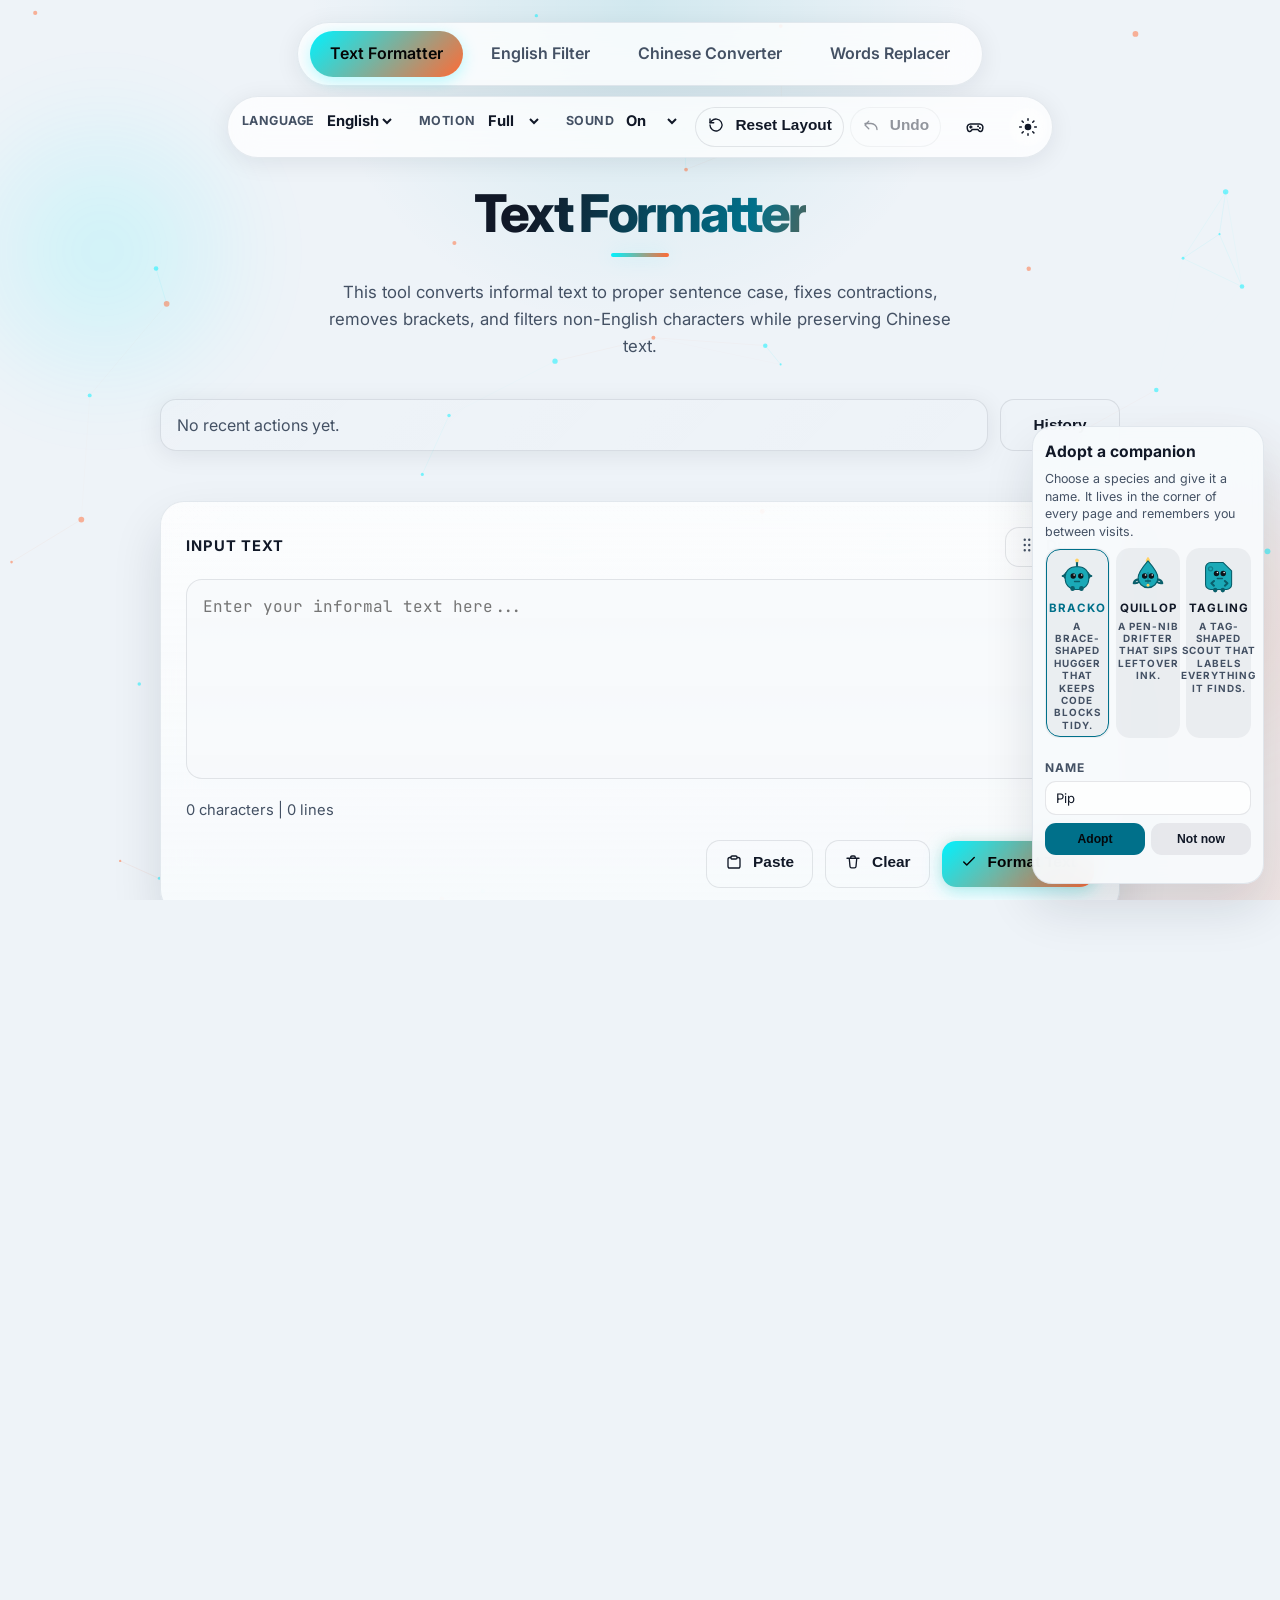
==== commit c0293a36: "Update broad game suite, i18n/pages, and dev tools" ====
--- a/index.html
+++ b/index.html
@@ -30,15 +30,15 @@
     <link rel="preconnect" href="https://fonts.googleapis.com">
     <link rel="preconnect" href="https://fonts.gstatic.com" crossorigin>
     <link href="https://fonts.googleapis.com/css2?family=Inter:wght@400;500;600;700;800&family=JetBrains+Mono:wght@400;500&display=swap" rel="stylesheet">
-    <link rel="stylesheet" href="assets/styles/base.css?v=72">
-    <link rel="stylesheet" href="assets/styles/games.css?v=72">
-    <link rel="stylesheet" href="assets/styles/game-presentation.css?v=72">
-    <link rel="stylesheet" href="assets/styles/love-deepspace-release.css?v=72">
-    <link rel="stylesheet" href="assets/styles/love-deepspace-starpath.css?v=72">
-    <link rel="stylesheet" href="assets/styles/love-deepspace-mosaic.css?v=72">
-    <link rel="stylesheet" href="assets/styles/love-deepspace-bouquet.css?v=72">
-    <link rel="stylesheet" href="assets/styles/love-deepspace-expedition.css?v=72">
-    <link rel="stylesheet" href="assets/styles/pet.css?v=72">
+    <link rel="stylesheet" href="assets/styles/base.css?v=73">
+    <link rel="stylesheet" href="assets/styles/games.css?v=73">
+    <link rel="stylesheet" href="assets/styles/game-presentation.css?v=73">
+    <link rel="stylesheet" href="assets/styles/love-deepspace-release.css?v=73">
+    <link rel="stylesheet" href="assets/styles/love-deepspace-starpath.css?v=73">
+    <link rel="stylesheet" href="assets/styles/love-deepspace-mosaic.css?v=73">
+    <link rel="stylesheet" href="assets/styles/love-deepspace-bouquet.css?v=73">
+    <link rel="stylesheet" href="assets/styles/love-deepspace-expedition.css?v=73">
+    <link rel="stylesheet" href="assets/styles/pet.css?v=73">
 </head>
 <body>
     <div class="topbar" role="banner">
@@ -1576,131 +1576,131 @@
         </div>
     </div>
 
-    <script src="assets/app/i18n.js?v=72"></script>
-    <script src="assets/app/core.js?v=72"></script>
-    <script src="assets/app/tools.js?v=72"></script>
-    <script src="assets/app/pet-data.js?v=72"></script>
-    <script src="assets/app/pet-state.js?v=72"></script>
-    <script src="assets/app/pet-life.js?v=72"></script>
-    <script src="assets/app/pet-art.js?v=72"></script>
-    <script src="assets/app/pet-dom.js?v=72"></script>
-    <script src="assets/app/pet-render.js?v=72"></script>
-    <script src="assets/app/pet-games.js?v=72"></script>
-    <script src="assets/app/pet.js?v=72"></script>
-    <script src="assets/app/game-campaign.js?v=72"></script>
-    <script src="assets/app/game-fx.js?v=72"></script>
-    <script src="assets/app/game-art.js?v=72"></script>
-    <script src="assets/app/game-world.js?v=72"></script>
-    <script src="assets/app/game-presentation.js?v=72"></script>
-    <script src="assets/app/game-registry.js?v=72"></script>
-    <script src="assets/app/game-elements-core.js?v=72"></script>
-    <script src="assets/app/game-elements.js?v=72"></script>
-    <script src="assets/app/game-typing.js?v=72"></script>
-    <script src="assets/app/game-memory.js?v=72"></script>
-    <script src="assets/app/game-2048.js?v=72"></script>
-    <script src="assets/app/game-reflex.js?v=72"></script>
-    <script src="assets/app/game-caret-dash.js?v=72"></script>
-    <script src="assets/app/game-spot-diff.js?v=72"></script>
-    <script src="assets/app/game-plumber.js?v=72"></script>
-    <script src="assets/app/game-stack.js?v=72"></script>
-    <script src="assets/app/game-color-code.js?v=72"></script>
-    <script src="assets/app/game-breakout.js?v=72"></script>
-    <script src="assets/app/game-ember-dice.js?v=72"></script>
-    <script src="assets/app/game-snake.js?v=72"></script>
-    <script src="assets/app/game-lights.js?v=72"></script>
-    <script src="assets/app/game-mines.js?v=72"></script>
-    <script src="assets/app/game-gomoku.js?v=72"></script>
-    <script src="assets/app/game-traffic.js?v=72"></script>
-    <script src="assets/app/game-vault.js?v=72"></script>
-    <script src="assets/app/game-glyph-blocks.js?v=72"></script>
-    <script src="assets/app/game-ink-cascade.js?v=72"></script>
-    <script src="assets/app/game-ink-beat.js?v=72"></script>
-    <script src="assets/app/game-bubble-ink.js?v=72"></script>
-    <script src="assets/app/game-glyph-echo.js?v=72"></script>
-    <script src="assets/app/game-ink-slash.js?v=72"></script>
-    <script src="assets/app/game-peg-splash.js?v=72"></script>
-    <script src="assets/app/game-glyph-raid.js?v=72"></script>
-    <script src="assets/app/game-glyph-leap.js?v=72"></script>
-    <script src="assets/app/game-aurora-flow.js?v=72"></script>
-    <script src="assets/app/game-comet-golf.js?v=72"></script>
-    <script src="assets/app/game-prism-path.js?v=72"></script>
-    <script src="assets/app/game-starfall.js?v=72"></script>
-    <script src="assets/app/game-ink-sort.js?v=72"></script>
-    <script src="assets/app/game-glyph-crossing.js?v=72"></script>
-    <script src="assets/app/game-glyph-pusher.js?v=72"></script>
-    <script src="assets/app/game-glyph-net.js?v=72"></script>
-    <script src="assets/app/game-glyph-sketch.js?v=72"></script>
-    <script src="assets/app/game-glyph-fifteen.js?v=72"></script>
-    <script src="assets/app/game-glyph-sudoku.js?v=72"></script>
-    <script src="assets/app/game-glyph-reversi.js?v=72"></script>
-    <script src="assets/app/game-glyph-glide.js?v=72"></script>
-    <script src="assets/app/game-glyph-four.js?v=72"></script>
-    <script src="assets/app/game-ember-sticks.js?v=72"></script>
-    <script src="assets/app/game-kalah-row.js?v=72"></script>
-    <script src="assets/app/game-blackjack.js?v=72"></script>
-    <script src="assets/app/game-roof-garden.js?v=72"></script>
-    <script src="assets/app/game-republic-quiz.js?v=72"></script>
-    <script src="assets/app/game-glyph-dots.js?v=72"></script>
-        <script src="assets/app/game-glyph-fleet.js?v=72"></script>
-    <script src="assets/app/game-glyph-tower.js?v=72"></script>
-    <script src="assets/app/game-rooftop-radio.js?v=72"></script>
-    <script src="assets/app/game-clockwork-dispatch.js?v=72"></script>
-    <script src="assets/app/game-dream-orchestra.js?v=72"></script>
-    <script src="assets/app/game-echo-cartographer.js?v=72"></script>
-    <script src="assets/app/game-ember-delve.js?v=72"></script>
-    <script src="assets/app/game-lantern-heist.js?v=72"></script>
-    <script src="assets/app/game-moon-market.js?v=72"></script>
-    <script src="assets/app/game-neon-drift.js?v=72"></script>
-    <script src="assets/app/game-whisper-deck.js?v=72"></script>
-    <script src="assets/app/game-circuit-scribe.js?v=72"></script>
-    <script src="assets/app/game-glyph-bastion.js?v=72"></script>
-    <script src="assets/app/game-lantern-fishing.js?v=72"></script>
-    <script src="assets/app/game-loopwright.js?v=72"></script>
-    <script src="assets/app/game-coral-architect.js?v=72"></script>
-    <script src="assets/app/game-archive-escape.js?v=72"></script>
-    <script src="assets/app/game-pocket-detective.js?v=72"></script>
-    <script src="assets/app/game-shadow-fold.js?v=72"></script>
-    <script src="assets/app/game-microbe-lab.js?v=72"></script>
-    <script src="assets/app/game-paper-bridge.js?v=72"></script>
-    <script src="assets/app/game-weather-loom.js?v=72"></script>
-    <script src="assets/app/game-blind-sculptor.js?v=72"></script>
-    <script src="assets/app/game-courtroom-of-animals.js?v=72"></script>
-    <script src="assets/app/game-gravity-badminton.js?v=72"></script>
-    <script src="assets/app/game-kitchen-relay.js?v=72"></script>
-    <script src="assets/app/game-morse-rescue.js?v=72"></script>
-    <script src="assets/app/game-rule-thieves.js?v=72"></script>
-    <script src="assets/app/game-tiny-wrestlers.js?v=72"></script>
-    <script src="assets/app/game-auction-dungeon.js?v=72"></script>
-    <script src="assets/app/game-counterfeit-museum.js?v=72"></script>
-    <script src="assets/app/game-crosswind-kites.js?v=72"></script>
-    <script src="assets/app/game-paradox-post.js?v=72"></script>
-    <script src="assets/app/game-pocket-photographer.js?v=72"></script>
-    <script src="assets/app/game-switchboard-duo.js?v=72"></script>
-    <script src="assets/app/game-tether-salvage.js?v=72"></script>
-    <script src="assets/app/game-tiny-blacksmith.js?v=72"></script>
-    <script src="assets/app/game-whale-parliament.js?v=72"></script>
-    <script src="assets/app/game-borrowed-bodies.js?v=72"></script>
-    <script src="assets/app/game-deep-freeze.js?v=72"></script>
-    <script src="assets/app/game-shadow-puppeteer.js?v=72"></script>
-    <script src="assets/app/game-one-minute-mayor.js?v=72"></script>
-    <script src="assets/app/game-lost-language.js?v=72"></script>
-    <script src="assets/app/game-ocean-archaeologist.js?v=72"></script>
-    <script src="assets/app/game-pinball-courier.js?v=72"></script>
-    <script src="assets/app/game-tea-house.js?v=72"></script>
-    <script src="assets/app/love-deepspace-combat.js?v=72"></script>
-    <script src="assets/app/love-deepspace-home.js?v=72"></script>
-    <script src="assets/app/love-deepspace-release.js?v=72"></script>
-    <script src="assets/app/love-deepspace-starpath.js?v=72"></script>
-    <script src="assets/app/love-deepspace-mosaic.js?v=72"></script>
-    <script src="assets/app/love-deepspace-bouquet.js?v=72"></script>
-    <script src="assets/app/love-deepspace-expedition.js?v=72"></script>
-    <script src="assets/app/love-deepspace-dates.js?v=72"></script>
-    <script src="assets/app/game-love-deepspace.js?v=72"></script>
-    <script src="assets/app/game-hue-hunter.js?v=72"></script>
-    <script src="assets/app/game-snapshot-sleuth.js?v=72"></script>
-    <script src="assets/app/game-double-take.js?v=72"></script>
-    <script src="assets/app/game-item-quest.js?v=72"></script>
-<script src="assets/app/game-guide.js?v=72"></script>
-    <script src="assets/app/main.js?v=72"></script>
+    <script src="assets/app/i18n.js?v=73"></script>
+    <script src="assets/app/core.js?v=73"></script>
+    <script src="assets/app/tools.js?v=73"></script>
+    <script src="assets/app/pet-data.js?v=73"></script>
+    <script src="assets/app/pet-state.js?v=73"></script>
+    <script src="assets/app/pet-life.js?v=73"></script>
+    <script src="assets/app/pet-art.js?v=73"></script>
+    <script src="assets/app/pet-dom.js?v=73"></script>
+    <script src="assets/app/pet-render.js?v=73"></script>
+    <script src="assets/app/pet-games.js?v=73"></script>
+    <script src="assets/app/pet.js?v=73"></script>
+    <script src="assets/app/game-campaign.js?v=73"></script>
+    <script src="assets/app/game-fx.js?v=73"></script>
+    <script src="assets/app/game-art.js?v=73"></script>
+    <script src="assets/app/game-world.js?v=73"></script>
+    <script src="assets/app/game-presentation.js?v=73"></script>
+    <script src="assets/app/game-registry.js?v=73"></script>
+    <script src="assets/app/game-elements-core.js?v=73"></script>
+    <script src="assets/app/game-elements.js?v=73"></script>
+    <script src="assets/app/game-typing.js?v=73"></script>
+    <script src="assets/app/game-memory.js?v=73"></script>
+    <script src="assets/app/game-2048.js?v=73"></script>
+    <script src="assets/app/game-reflex.js?v=73"></script>
+    <script src="assets/app/game-caret-dash.js?v=73"></script>
+    <script src="assets/app/game-spot-diff.js?v=73"></script>
+    <script src="assets/app/game-plumber.js?v=73"></script>
+    <script src="assets/app/game-stack.js?v=73"></script>
+    <script src="assets/app/game-color-code.js?v=73"></script>
+    <script src="assets/app/game-breakout.js?v=73"></script>
+    <script src="assets/app/game-ember-dice.js?v=73"></script>
+    <script src="assets/app/game-snake.js?v=73"></script>
+    <script src="assets/app/game-lights.js?v=73"></script>
+    <script src="assets/app/game-mines.js?v=73"></script>
+    <script src="assets/app/game-gomoku.js?v=73"></script>
+    <script src="assets/app/game-traffic.js?v=73"></script>
+    <script src="assets/app/game-vault.js?v=73"></script>
+    <script src="assets/app/game-glyph-blocks.js?v=73"></script>
+    <script src="assets/app/game-ink-cascade.js?v=73"></script>
+    <script src="assets/app/game-ink-beat.js?v=73"></script>
+    <script src="assets/app/game-bubble-ink.js?v=73"></script>
+    <script src="assets/app/game-glyph-echo.js?v=73"></script>
+    <script src="assets/app/game-ink-slash.js?v=73"></script>
+    <script src="assets/app/game-peg-splash.js?v=73"></script>
+    <script src="assets/app/game-glyph-raid.js?v=73"></script>
+    <script src="assets/app/game-glyph-leap.js?v=73"></script>
+    <script src="assets/app/game-aurora-flow.js?v=73"></script>
+    <script src="assets/app/game-comet-golf.js?v=73"></script>
+    <script src="assets/app/game-prism-path.js?v=73"></script>
+    <script src="assets/app/game-starfall.js?v=73"></script>
+    <script src="assets/app/game-ink-sort.js?v=73"></script>
+    <script src="assets/app/game-glyph-crossing.js?v=73"></script>
+    <script src="assets/app/game-glyph-pusher.js?v=73"></script>
+    <script src="assets/app/game-glyph-net.js?v=73"></script>
+    <script src="assets/app/game-glyph-sketch.js?v=73"></script>
+    <script src="assets/app/game-glyph-fifteen.js?v=73"></script>
+    <script src="assets/app/game-glyph-sudoku.js?v=73"></script>
+    <script src="assets/app/game-glyph-reversi.js?v=73"></script>
+    <script src="assets/app/game-glyph-glide.js?v=73"></script>
+    <script src="assets/app/game-glyph-four.js?v=73"></script>
+    <script src="assets/app/game-ember-sticks.js?v=73"></script>
+    <script src="assets/app/game-kalah-row.js?v=73"></script>
+    <script src="assets/app/game-blackjack.js?v=73"></script>
+    <script src="assets/app/game-roof-garden.js?v=73"></script>
+    <script src="assets/app/game-republic-quiz.js?v=73"></script>
+    <script src="assets/app/game-glyph-dots.js?v=73"></script>
+        <script src="assets/app/game-glyph-fleet.js?v=73"></script>
+    <script src="assets/app/game-glyph-tower.js?v=73"></script>
+    <script src="assets/app/game-rooftop-radio.js?v=73"></script>
+    <script src="assets/app/game-clockwork-dispatch.js?v=73"></script>
+    <script src="assets/app/game-dream-orchestra.js?v=73"></script>
+    <script src="assets/app/game-echo-cartographer.js?v=73"></script>
+    <script src="assets/app/game-ember-delve.js?v=73"></script>
+    <script src="assets/app/game-lantern-heist.js?v=73"></script>
+    <script src="assets/app/game-moon-market.js?v=73"></script>
+    <script src="assets/app/game-neon-drift.js?v=73"></script>
+    <script src="assets/app/game-whisper-deck.js?v=73"></script>
+    <script src="assets/app/game-circuit-scribe.js?v=73"></script>
+    <script src="assets/app/game-glyph-bastion.js?v=73"></script>
+    <script src="assets/app/game-lantern-fishing.js?v=73"></script>
+    <script src="assets/app/game-loopwright.js?v=73"></script>
+    <script src="assets/app/game-coral-architect.js?v=73"></script>
+    <script src="assets/app/game-archive-escape.js?v=73"></script>
+    <script src="assets/app/game-pocket-detective.js?v=73"></script>
+    <script src="assets/app/game-shadow-fold.js?v=73"></script>
+    <script src="assets/app/game-microbe-lab.js?v=73"></script>
+    <script src="assets/app/game-paper-bridge.js?v=73"></script>
+    <script src="assets/app/game-weather-loom.js?v=73"></script>
+    <script src="assets/app/game-blind-sculptor.js?v=73"></script>
+    <script src="assets/app/game-courtroom-of-animals.js?v=73"></script>
+    <script src="assets/app/game-gravity-badminton.js?v=73"></script>
+    <script src="assets/app/game-kitchen-relay.js?v=73"></script>
+    <script src="assets/app/game-morse-rescue.js?v=73"></script>
+    <script src="assets/app/game-rule-thieves.js?v=73"></script>
+    <script src="assets/app/game-tiny-wrestlers.js?v=73"></script>
+    <script src="assets/app/game-auction-dungeon.js?v=73"></script>
+    <script src="assets/app/game-counterfeit-museum.js?v=73"></script>
+    <script src="assets/app/game-crosswind-kites.js?v=73"></script>
+    <script src="assets/app/game-paradox-post.js?v=73"></script>
+    <script src="assets/app/game-pocket-photographer.js?v=73"></script>
+    <script src="assets/app/game-switchboard-duo.js?v=73"></script>
+    <script src="assets/app/game-tether-salvage.js?v=73"></script>
+    <script src="assets/app/game-tiny-blacksmith.js?v=73"></script>
+    <script src="assets/app/game-whale-parliament.js?v=73"></script>
+    <script src="assets/app/game-borrowed-bodies.js?v=73"></script>
+    <script src="assets/app/game-deep-freeze.js?v=73"></script>
+    <script src="assets/app/game-shadow-puppeteer.js?v=73"></script>
+    <script src="assets/app/game-one-minute-mayor.js?v=73"></script>
+    <script src="assets/app/game-lost-language.js?v=73"></script>
+    <script src="assets/app/game-ocean-archaeologist.js?v=73"></script>
+    <script src="assets/app/game-pinball-courier.js?v=73"></script>
+    <script src="assets/app/game-tea-house.js?v=73"></script>
+    <script src="assets/app/love-deepspace-combat.js?v=73"></script>
+    <script src="assets/app/love-deepspace-home.js?v=73"></script>
+    <script src="assets/app/love-deepspace-release.js?v=73"></script>
+    <script src="assets/app/love-deepspace-starpath.js?v=73"></script>
+    <script src="assets/app/love-deepspace-mosaic.js?v=73"></script>
+    <script src="assets/app/love-deepspace-bouquet.js?v=73"></script>
+    <script src="assets/app/love-deepspace-expedition.js?v=73"></script>
+    <script src="assets/app/love-deepspace-dates.js?v=73"></script>
+    <script src="assets/app/game-love-deepspace.js?v=73"></script>
+    <script src="assets/app/game-hue-hunter.js?v=73"></script>
+    <script src="assets/app/game-snapshot-sleuth.js?v=73"></script>
+    <script src="assets/app/game-double-take.js?v=73"></script>
+    <script src="assets/app/game-item-quest.js?v=73"></script>
+<script src="assets/app/game-guide.js?v=73"></script>
+    <script src="assets/app/main.js?v=73"></script>
 </body>
 </html>
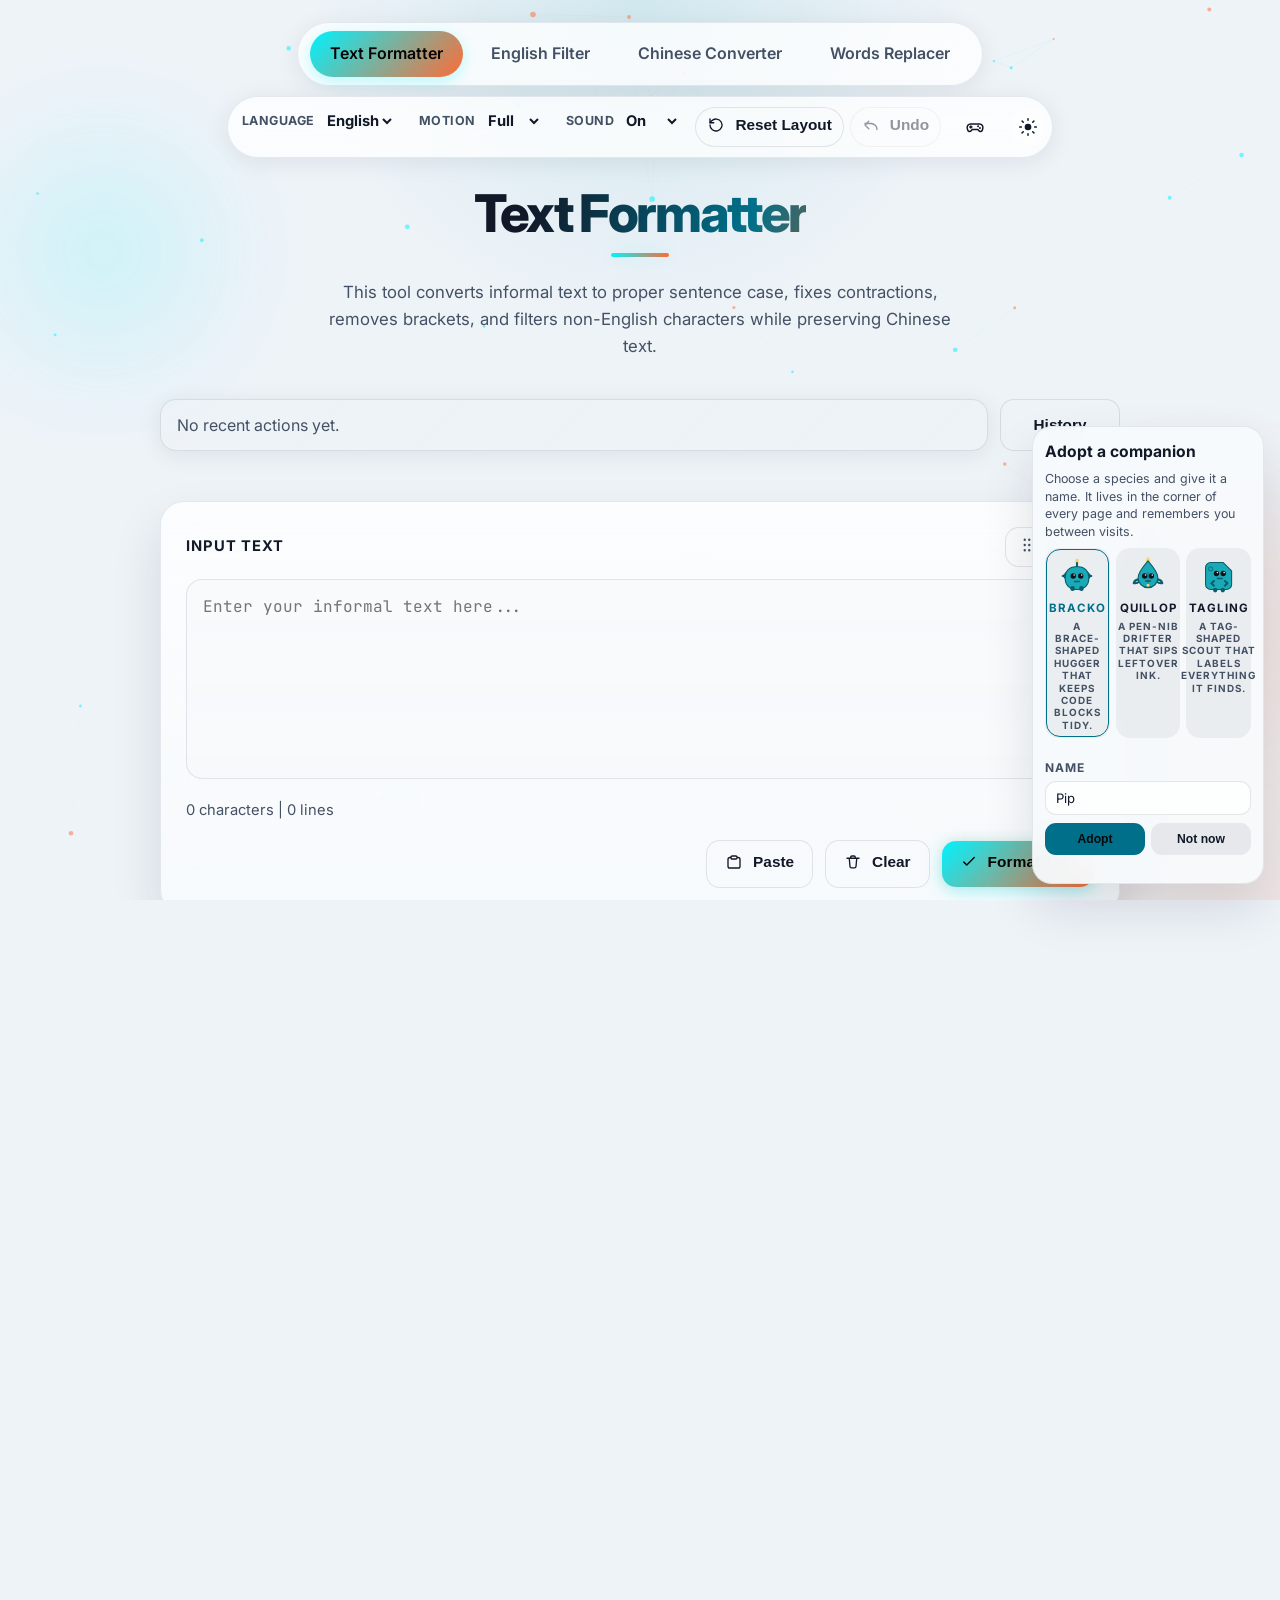
==== commit 9a205c7d: "Extend campaign ladders to twenty-four levels across the drawer Finish the 24-board ladders (bastion" ====
--- a/index.html
+++ b/index.html
@@ -30,15 +30,15 @@
     <link rel="preconnect" href="https://fonts.googleapis.com">
     <link rel="preconnect" href="https://fonts.gstatic.com" crossorigin>
     <link href="https://fonts.googleapis.com/css2?family=Inter:wght@400;500;600;700;800&family=JetBrains+Mono:wght@400;500&display=swap" rel="stylesheet">
-    <link rel="stylesheet" href="assets/styles/base.css?v=73">
-    <link rel="stylesheet" href="assets/styles/games.css?v=73">
-    <link rel="stylesheet" href="assets/styles/game-presentation.css?v=73">
-    <link rel="stylesheet" href="assets/styles/love-deepspace-release.css?v=73">
-    <link rel="stylesheet" href="assets/styles/love-deepspace-starpath.css?v=73">
-    <link rel="stylesheet" href="assets/styles/love-deepspace-mosaic.css?v=73">
-    <link rel="stylesheet" href="assets/styles/love-deepspace-bouquet.css?v=73">
-    <link rel="stylesheet" href="assets/styles/love-deepspace-expedition.css?v=73">
-    <link rel="stylesheet" href="assets/styles/pet.css?v=73">
+    <link rel="stylesheet" href="assets/styles/base.css?v=74">
+    <link rel="stylesheet" href="assets/styles/games.css?v=74">
+    <link rel="stylesheet" href="assets/styles/game-presentation.css?v=74">
+    <link rel="stylesheet" href="assets/styles/love-deepspace-release.css?v=74">
+    <link rel="stylesheet" href="assets/styles/love-deepspace-starpath.css?v=74">
+    <link rel="stylesheet" href="assets/styles/love-deepspace-mosaic.css?v=74">
+    <link rel="stylesheet" href="assets/styles/love-deepspace-bouquet.css?v=74">
+    <link rel="stylesheet" href="assets/styles/love-deepspace-expedition.css?v=74">
+    <link rel="stylesheet" href="assets/styles/pet.css?v=74">
 </head>
 <body>
     <div class="topbar" role="banner">
@@ -1576,131 +1576,131 @@
         </div>
     </div>
 
-    <script src="assets/app/i18n.js?v=73"></script>
-    <script src="assets/app/core.js?v=73"></script>
-    <script src="assets/app/tools.js?v=73"></script>
-    <script src="assets/app/pet-data.js?v=73"></script>
-    <script src="assets/app/pet-state.js?v=73"></script>
-    <script src="assets/app/pet-life.js?v=73"></script>
-    <script src="assets/app/pet-art.js?v=73"></script>
-    <script src="assets/app/pet-dom.js?v=73"></script>
-    <script src="assets/app/pet-render.js?v=73"></script>
-    <script src="assets/app/pet-games.js?v=73"></script>
-    <script src="assets/app/pet.js?v=73"></script>
-    <script src="assets/app/game-campaign.js?v=73"></script>
-    <script src="assets/app/game-fx.js?v=73"></script>
-    <script src="assets/app/game-art.js?v=73"></script>
-    <script src="assets/app/game-world.js?v=73"></script>
-    <script src="assets/app/game-presentation.js?v=73"></script>
-    <script src="assets/app/game-registry.js?v=73"></script>
-    <script src="assets/app/game-elements-core.js?v=73"></script>
-    <script src="assets/app/game-elements.js?v=73"></script>
-    <script src="assets/app/game-typing.js?v=73"></script>
-    <script src="assets/app/game-memory.js?v=73"></script>
-    <script src="assets/app/game-2048.js?v=73"></script>
-    <script src="assets/app/game-reflex.js?v=73"></script>
-    <script src="assets/app/game-caret-dash.js?v=73"></script>
-    <script src="assets/app/game-spot-diff.js?v=73"></script>
-    <script src="assets/app/game-plumber.js?v=73"></script>
-    <script src="assets/app/game-stack.js?v=73"></script>
-    <script src="assets/app/game-color-code.js?v=73"></script>
-    <script src="assets/app/game-breakout.js?v=73"></script>
-    <script src="assets/app/game-ember-dice.js?v=73"></script>
-    <script src="assets/app/game-snake.js?v=73"></script>
-    <script src="assets/app/game-lights.js?v=73"></script>
-    <script src="assets/app/game-mines.js?v=73"></script>
-    <script src="assets/app/game-gomoku.js?v=73"></script>
-    <script src="assets/app/game-traffic.js?v=73"></script>
-    <script src="assets/app/game-vault.js?v=73"></script>
-    <script src="assets/app/game-glyph-blocks.js?v=73"></script>
-    <script src="assets/app/game-ink-cascade.js?v=73"></script>
-    <script src="assets/app/game-ink-beat.js?v=73"></script>
-    <script src="assets/app/game-bubble-ink.js?v=73"></script>
-    <script src="assets/app/game-glyph-echo.js?v=73"></script>
-    <script src="assets/app/game-ink-slash.js?v=73"></script>
-    <script src="assets/app/game-peg-splash.js?v=73"></script>
-    <script src="assets/app/game-glyph-raid.js?v=73"></script>
-    <script src="assets/app/game-glyph-leap.js?v=73"></script>
-    <script src="assets/app/game-aurora-flow.js?v=73"></script>
-    <script src="assets/app/game-comet-golf.js?v=73"></script>
-    <script src="assets/app/game-prism-path.js?v=73"></script>
-    <script src="assets/app/game-starfall.js?v=73"></script>
-    <script src="assets/app/game-ink-sort.js?v=73"></script>
-    <script src="assets/app/game-glyph-crossing.js?v=73"></script>
-    <script src="assets/app/game-glyph-pusher.js?v=73"></script>
-    <script src="assets/app/game-glyph-net.js?v=73"></script>
-    <script src="assets/app/game-glyph-sketch.js?v=73"></script>
-    <script src="assets/app/game-glyph-fifteen.js?v=73"></script>
-    <script src="assets/app/game-glyph-sudoku.js?v=73"></script>
-    <script src="assets/app/game-glyph-reversi.js?v=73"></script>
-    <script src="assets/app/game-glyph-glide.js?v=73"></script>
-    <script src="assets/app/game-glyph-four.js?v=73"></script>
-    <script src="assets/app/game-ember-sticks.js?v=73"></script>
-    <script src="assets/app/game-kalah-row.js?v=73"></script>
-    <script src="assets/app/game-blackjack.js?v=73"></script>
-    <script src="assets/app/game-roof-garden.js?v=73"></script>
-    <script src="assets/app/game-republic-quiz.js?v=73"></script>
-    <script src="assets/app/game-glyph-dots.js?v=73"></script>
-        <script src="assets/app/game-glyph-fleet.js?v=73"></script>
-    <script src="assets/app/game-glyph-tower.js?v=73"></script>
-    <script src="assets/app/game-rooftop-radio.js?v=73"></script>
-    <script src="assets/app/game-clockwork-dispatch.js?v=73"></script>
-    <script src="assets/app/game-dream-orchestra.js?v=73"></script>
-    <script src="assets/app/game-echo-cartographer.js?v=73"></script>
-    <script src="assets/app/game-ember-delve.js?v=73"></script>
-    <script src="assets/app/game-lantern-heist.js?v=73"></script>
-    <script src="assets/app/game-moon-market.js?v=73"></script>
-    <script src="assets/app/game-neon-drift.js?v=73"></script>
-    <script src="assets/app/game-whisper-deck.js?v=73"></script>
-    <script src="assets/app/game-circuit-scribe.js?v=73"></script>
-    <script src="assets/app/game-glyph-bastion.js?v=73"></script>
-    <script src="assets/app/game-lantern-fishing.js?v=73"></script>
-    <script src="assets/app/game-loopwright.js?v=73"></script>
-    <script src="assets/app/game-coral-architect.js?v=73"></script>
-    <script src="assets/app/game-archive-escape.js?v=73"></script>
-    <script src="assets/app/game-pocket-detective.js?v=73"></script>
-    <script src="assets/app/game-shadow-fold.js?v=73"></script>
-    <script src="assets/app/game-microbe-lab.js?v=73"></script>
-    <script src="assets/app/game-paper-bridge.js?v=73"></script>
-    <script src="assets/app/game-weather-loom.js?v=73"></script>
-    <script src="assets/app/game-blind-sculptor.js?v=73"></script>
-    <script src="assets/app/game-courtroom-of-animals.js?v=73"></script>
-    <script src="assets/app/game-gravity-badminton.js?v=73"></script>
-    <script src="assets/app/game-kitchen-relay.js?v=73"></script>
-    <script src="assets/app/game-morse-rescue.js?v=73"></script>
-    <script src="assets/app/game-rule-thieves.js?v=73"></script>
-    <script src="assets/app/game-tiny-wrestlers.js?v=73"></script>
-    <script src="assets/app/game-auction-dungeon.js?v=73"></script>
-    <script src="assets/app/game-counterfeit-museum.js?v=73"></script>
-    <script src="assets/app/game-crosswind-kites.js?v=73"></script>
-    <script src="assets/app/game-paradox-post.js?v=73"></script>
-    <script src="assets/app/game-pocket-photographer.js?v=73"></script>
-    <script src="assets/app/game-switchboard-duo.js?v=73"></script>
-    <script src="assets/app/game-tether-salvage.js?v=73"></script>
-    <script src="assets/app/game-tiny-blacksmith.js?v=73"></script>
-    <script src="assets/app/game-whale-parliament.js?v=73"></script>
-    <script src="assets/app/game-borrowed-bodies.js?v=73"></script>
-    <script src="assets/app/game-deep-freeze.js?v=73"></script>
-    <script src="assets/app/game-shadow-puppeteer.js?v=73"></script>
-    <script src="assets/app/game-one-minute-mayor.js?v=73"></script>
-    <script src="assets/app/game-lost-language.js?v=73"></script>
-    <script src="assets/app/game-ocean-archaeologist.js?v=73"></script>
-    <script src="assets/app/game-pinball-courier.js?v=73"></script>
-    <script src="assets/app/game-tea-house.js?v=73"></script>
-    <script src="assets/app/love-deepspace-combat.js?v=73"></script>
-    <script src="assets/app/love-deepspace-home.js?v=73"></script>
-    <script src="assets/app/love-deepspace-release.js?v=73"></script>
-    <script src="assets/app/love-deepspace-starpath.js?v=73"></script>
-    <script src="assets/app/love-deepspace-mosaic.js?v=73"></script>
-    <script src="assets/app/love-deepspace-bouquet.js?v=73"></script>
-    <script src="assets/app/love-deepspace-expedition.js?v=73"></script>
-    <script src="assets/app/love-deepspace-dates.js?v=73"></script>
-    <script src="assets/app/game-love-deepspace.js?v=73"></script>
-    <script src="assets/app/game-hue-hunter.js?v=73"></script>
-    <script src="assets/app/game-snapshot-sleuth.js?v=73"></script>
-    <script src="assets/app/game-double-take.js?v=73"></script>
-    <script src="assets/app/game-item-quest.js?v=73"></script>
-<script src="assets/app/game-guide.js?v=73"></script>
-    <script src="assets/app/main.js?v=73"></script>
+    <script src="assets/app/i18n.js?v=74"></script>
+    <script src="assets/app/core.js?v=74"></script>
+    <script src="assets/app/tools.js?v=74"></script>
+    <script src="assets/app/pet-data.js?v=74"></script>
+    <script src="assets/app/pet-state.js?v=74"></script>
+    <script src="assets/app/pet-life.js?v=74"></script>
+    <script src="assets/app/pet-art.js?v=74"></script>
+    <script src="assets/app/pet-dom.js?v=74"></script>
+    <script src="assets/app/pet-render.js?v=74"></script>
+    <script src="assets/app/pet-games.js?v=74"></script>
+    <script src="assets/app/pet.js?v=74"></script>
+    <script src="assets/app/game-campaign.js?v=74"></script>
+    <script src="assets/app/game-fx.js?v=74"></script>
+    <script src="assets/app/game-art.js?v=74"></script>
+    <script src="assets/app/game-world.js?v=74"></script>
+    <script src="assets/app/game-presentation.js?v=74"></script>
+    <script src="assets/app/game-registry.js?v=74"></script>
+    <script src="assets/app/game-elements-core.js?v=74"></script>
+    <script src="assets/app/game-elements.js?v=74"></script>
+    <script src="assets/app/game-typing.js?v=74"></script>
+    <script src="assets/app/game-memory.js?v=74"></script>
+    <script src="assets/app/game-2048.js?v=74"></script>
+    <script src="assets/app/game-reflex.js?v=74"></script>
+    <script src="assets/app/game-caret-dash.js?v=74"></script>
+    <script src="assets/app/game-spot-diff.js?v=74"></script>
+    <script src="assets/app/game-plumber.js?v=74"></script>
+    <script src="assets/app/game-stack.js?v=74"></script>
+    <script src="assets/app/game-color-code.js?v=74"></script>
+    <script src="assets/app/game-breakout.js?v=74"></script>
+    <script src="assets/app/game-ember-dice.js?v=74"></script>
+    <script src="assets/app/game-snake.js?v=74"></script>
+    <script src="assets/app/game-lights.js?v=74"></script>
+    <script src="assets/app/game-mines.js?v=74"></script>
+    <script src="assets/app/game-gomoku.js?v=74"></script>
+    <script src="assets/app/game-traffic.js?v=74"></script>
+    <script src="assets/app/game-vault.js?v=74"></script>
+    <script src="assets/app/game-glyph-blocks.js?v=74"></script>
+    <script src="assets/app/game-ink-cascade.js?v=74"></script>
+    <script src="assets/app/game-ink-beat.js?v=74"></script>
+    <script src="assets/app/game-bubble-ink.js?v=74"></script>
+    <script src="assets/app/game-glyph-echo.js?v=74"></script>
+    <script src="assets/app/game-ink-slash.js?v=74"></script>
+    <script src="assets/app/game-peg-splash.js?v=74"></script>
+    <script src="assets/app/game-glyph-raid.js?v=74"></script>
+    <script src="assets/app/game-glyph-leap.js?v=74"></script>
+    <script src="assets/app/game-aurora-flow.js?v=74"></script>
+    <script src="assets/app/game-comet-golf.js?v=74"></script>
+    <script src="assets/app/game-prism-path.js?v=74"></script>
+    <script src="assets/app/game-starfall.js?v=74"></script>
+    <script src="assets/app/game-ink-sort.js?v=74"></script>
+    <script src="assets/app/game-glyph-crossing.js?v=74"></script>
+    <script src="assets/app/game-glyph-pusher.js?v=74"></script>
+    <script src="assets/app/game-glyph-net.js?v=74"></script>
+    <script src="assets/app/game-glyph-sketch.js?v=74"></script>
+    <script src="assets/app/game-glyph-fifteen.js?v=74"></script>
+    <script src="assets/app/game-glyph-sudoku.js?v=74"></script>
+    <script src="assets/app/game-glyph-reversi.js?v=74"></script>
+    <script src="assets/app/game-glyph-glide.js?v=74"></script>
+    <script src="assets/app/game-glyph-four.js?v=74"></script>
+    <script src="assets/app/game-ember-sticks.js?v=74"></script>
+    <script src="assets/app/game-kalah-row.js?v=74"></script>
+    <script src="assets/app/game-blackjack.js?v=74"></script>
+    <script src="assets/app/game-roof-garden.js?v=74"></script>
+    <script src="assets/app/game-republic-quiz.js?v=74"></script>
+    <script src="assets/app/game-glyph-dots.js?v=74"></script>
+        <script src="assets/app/game-glyph-fleet.js?v=74"></script>
+    <script src="assets/app/game-glyph-tower.js?v=74"></script>
+    <script src="assets/app/game-rooftop-radio.js?v=74"></script>
+    <script src="assets/app/game-clockwork-dispatch.js?v=74"></script>
+    <script src="assets/app/game-dream-orchestra.js?v=74"></script>
+    <script src="assets/app/game-echo-cartographer.js?v=74"></script>
+    <script src="assets/app/game-ember-delve.js?v=74"></script>
+    <script src="assets/app/game-lantern-heist.js?v=74"></script>
+    <script src="assets/app/game-moon-market.js?v=74"></script>
+    <script src="assets/app/game-neon-drift.js?v=74"></script>
+    <script src="assets/app/game-whisper-deck.js?v=74"></script>
+    <script src="assets/app/game-circuit-scribe.js?v=74"></script>
+    <script src="assets/app/game-glyph-bastion.js?v=74"></script>
+    <script src="assets/app/game-lantern-fishing.js?v=74"></script>
+    <script src="assets/app/game-loopwright.js?v=74"></script>
+    <script src="assets/app/game-coral-architect.js?v=74"></script>
+    <script src="assets/app/game-archive-escape.js?v=74"></script>
+    <script src="assets/app/game-pocket-detective.js?v=74"></script>
+    <script src="assets/app/game-shadow-fold.js?v=74"></script>
+    <script src="assets/app/game-microbe-lab.js?v=74"></script>
+    <script src="assets/app/game-paper-bridge.js?v=74"></script>
+    <script src="assets/app/game-weather-loom.js?v=74"></script>
+    <script src="assets/app/game-blind-sculptor.js?v=74"></script>
+    <script src="assets/app/game-courtroom-of-animals.js?v=74"></script>
+    <script src="assets/app/game-gravity-badminton.js?v=74"></script>
+    <script src="assets/app/game-kitchen-relay.js?v=74"></script>
+    <script src="assets/app/game-morse-rescue.js?v=74"></script>
+    <script src="assets/app/game-rule-thieves.js?v=74"></script>
+    <script src="assets/app/game-tiny-wrestlers.js?v=74"></script>
+    <script src="assets/app/game-auction-dungeon.js?v=74"></script>
+    <script src="assets/app/game-counterfeit-museum.js?v=74"></script>
+    <script src="assets/app/game-crosswind-kites.js?v=74"></script>
+    <script src="assets/app/game-paradox-post.js?v=74"></script>
+    <script src="assets/app/game-pocket-photographer.js?v=74"></script>
+    <script src="assets/app/game-switchboard-duo.js?v=74"></script>
+    <script src="assets/app/game-tether-salvage.js?v=74"></script>
+    <script src="assets/app/game-tiny-blacksmith.js?v=74"></script>
+    <script src="assets/app/game-whale-parliament.js?v=74"></script>
+    <script src="assets/app/game-borrowed-bodies.js?v=74"></script>
+    <script src="assets/app/game-deep-freeze.js?v=74"></script>
+    <script src="assets/app/game-shadow-puppeteer.js?v=74"></script>
+    <script src="assets/app/game-one-minute-mayor.js?v=74"></script>
+    <script src="assets/app/game-lost-language.js?v=74"></script>
+    <script src="assets/app/game-ocean-archaeologist.js?v=74"></script>
+    <script src="assets/app/game-pinball-courier.js?v=74"></script>
+    <script src="assets/app/game-tea-house.js?v=74"></script>
+    <script src="assets/app/love-deepspace-combat.js?v=74"></script>
+    <script src="assets/app/love-deepspace-home.js?v=74"></script>
+    <script src="assets/app/love-deepspace-release.js?v=74"></script>
+    <script src="assets/app/love-deepspace-starpath.js?v=74"></script>
+    <script src="assets/app/love-deepspace-mosaic.js?v=74"></script>
+    <script src="assets/app/love-deepspace-bouquet.js?v=74"></script>
+    <script src="assets/app/love-deepspace-expedition.js?v=74"></script>
+    <script src="assets/app/love-deepspace-dates.js?v=74"></script>
+    <script src="assets/app/game-love-deepspace.js?v=74"></script>
+    <script src="assets/app/game-hue-hunter.js?v=74"></script>
+    <script src="assets/app/game-snapshot-sleuth.js?v=74"></script>
+    <script src="assets/app/game-double-take.js?v=74"></script>
+    <script src="assets/app/game-item-quest.js?v=74"></script>
+<script src="assets/app/game-guide.js?v=74"></script>
+    <script src="assets/app/main.js?v=74"></script>
 </body>
 </html>
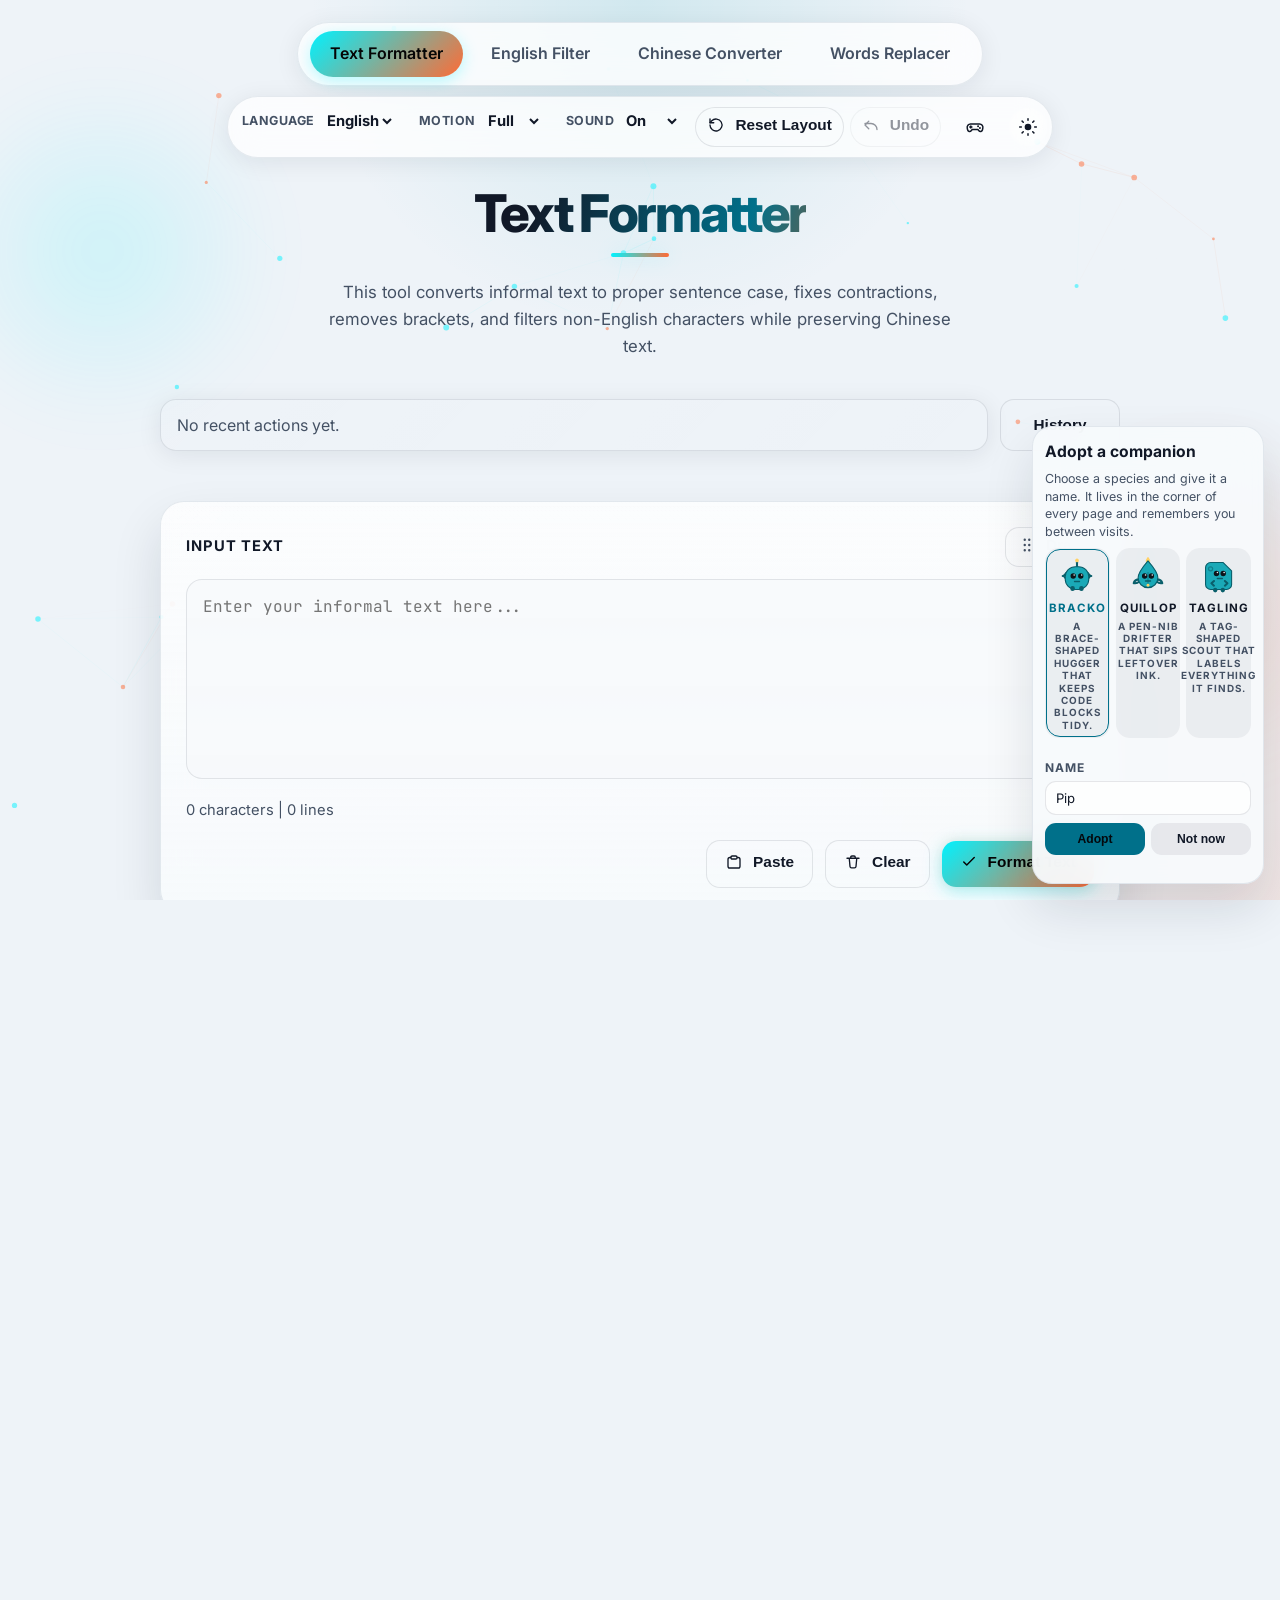
==== commit 4001be70: "Update broad game suite, i18n/pages, and gate-snippets tooling" ====
--- a/index.html
+++ b/index.html
@@ -30,15 +30,15 @@
     <link rel="preconnect" href="https://fonts.googleapis.com">
     <link rel="preconnect" href="https://fonts.gstatic.com" crossorigin>
     <link href="https://fonts.googleapis.com/css2?family=Inter:wght@400;500;600;700;800&family=JetBrains+Mono:wght@400;500&display=swap" rel="stylesheet">
-    <link rel="stylesheet" href="assets/styles/base.css?v=74">
-    <link rel="stylesheet" href="assets/styles/games.css?v=74">
-    <link rel="stylesheet" href="assets/styles/game-presentation.css?v=74">
-    <link rel="stylesheet" href="assets/styles/love-deepspace-release.css?v=74">
-    <link rel="stylesheet" href="assets/styles/love-deepspace-starpath.css?v=74">
-    <link rel="stylesheet" href="assets/styles/love-deepspace-mosaic.css?v=74">
-    <link rel="stylesheet" href="assets/styles/love-deepspace-bouquet.css?v=74">
-    <link rel="stylesheet" href="assets/styles/love-deepspace-expedition.css?v=74">
-    <link rel="stylesheet" href="assets/styles/pet.css?v=74">
+    <link rel="stylesheet" href="assets/styles/base.css?v=75">
+    <link rel="stylesheet" href="assets/styles/games.css?v=75">
+    <link rel="stylesheet" href="assets/styles/game-presentation.css?v=75">
+    <link rel="stylesheet" href="assets/styles/love-deepspace-release.css?v=75">
+    <link rel="stylesheet" href="assets/styles/love-deepspace-starpath.css?v=75">
+    <link rel="stylesheet" href="assets/styles/love-deepspace-mosaic.css?v=75">
+    <link rel="stylesheet" href="assets/styles/love-deepspace-bouquet.css?v=75">
+    <link rel="stylesheet" href="assets/styles/love-deepspace-expedition.css?v=75">
+    <link rel="stylesheet" href="assets/styles/pet.css?v=75">
 </head>
 <body>
     <div class="topbar" role="banner">
@@ -1576,131 +1576,131 @@
         </div>
     </div>
 
-    <script src="assets/app/i18n.js?v=74"></script>
-    <script src="assets/app/core.js?v=74"></script>
-    <script src="assets/app/tools.js?v=74"></script>
-    <script src="assets/app/pet-data.js?v=74"></script>
-    <script src="assets/app/pet-state.js?v=74"></script>
-    <script src="assets/app/pet-life.js?v=74"></script>
-    <script src="assets/app/pet-art.js?v=74"></script>
-    <script src="assets/app/pet-dom.js?v=74"></script>
-    <script src="assets/app/pet-render.js?v=74"></script>
-    <script src="assets/app/pet-games.js?v=74"></script>
-    <script src="assets/app/pet.js?v=74"></script>
-    <script src="assets/app/game-campaign.js?v=74"></script>
-    <script src="assets/app/game-fx.js?v=74"></script>
-    <script src="assets/app/game-art.js?v=74"></script>
-    <script src="assets/app/game-world.js?v=74"></script>
-    <script src="assets/app/game-presentation.js?v=74"></script>
-    <script src="assets/app/game-registry.js?v=74"></script>
-    <script src="assets/app/game-elements-core.js?v=74"></script>
-    <script src="assets/app/game-elements.js?v=74"></script>
-    <script src="assets/app/game-typing.js?v=74"></script>
-    <script src="assets/app/game-memory.js?v=74"></script>
-    <script src="assets/app/game-2048.js?v=74"></script>
-    <script src="assets/app/game-reflex.js?v=74"></script>
-    <script src="assets/app/game-caret-dash.js?v=74"></script>
-    <script src="assets/app/game-spot-diff.js?v=74"></script>
-    <script src="assets/app/game-plumber.js?v=74"></script>
-    <script src="assets/app/game-stack.js?v=74"></script>
-    <script src="assets/app/game-color-code.js?v=74"></script>
-    <script src="assets/app/game-breakout.js?v=74"></script>
-    <script src="assets/app/game-ember-dice.js?v=74"></script>
-    <script src="assets/app/game-snake.js?v=74"></script>
-    <script src="assets/app/game-lights.js?v=74"></script>
-    <script src="assets/app/game-mines.js?v=74"></script>
-    <script src="assets/app/game-gomoku.js?v=74"></script>
-    <script src="assets/app/game-traffic.js?v=74"></script>
-    <script src="assets/app/game-vault.js?v=74"></script>
-    <script src="assets/app/game-glyph-blocks.js?v=74"></script>
-    <script src="assets/app/game-ink-cascade.js?v=74"></script>
-    <script src="assets/app/game-ink-beat.js?v=74"></script>
-    <script src="assets/app/game-bubble-ink.js?v=74"></script>
-    <script src="assets/app/game-glyph-echo.js?v=74"></script>
-    <script src="assets/app/game-ink-slash.js?v=74"></script>
-    <script src="assets/app/game-peg-splash.js?v=74"></script>
-    <script src="assets/app/game-glyph-raid.js?v=74"></script>
-    <script src="assets/app/game-glyph-leap.js?v=74"></script>
-    <script src="assets/app/game-aurora-flow.js?v=74"></script>
-    <script src="assets/app/game-comet-golf.js?v=74"></script>
-    <script src="assets/app/game-prism-path.js?v=74"></script>
-    <script src="assets/app/game-starfall.js?v=74"></script>
-    <script src="assets/app/game-ink-sort.js?v=74"></script>
-    <script src="assets/app/game-glyph-crossing.js?v=74"></script>
-    <script src="assets/app/game-glyph-pusher.js?v=74"></script>
-    <script src="assets/app/game-glyph-net.js?v=74"></script>
-    <script src="assets/app/game-glyph-sketch.js?v=74"></script>
-    <script src="assets/app/game-glyph-fifteen.js?v=74"></script>
-    <script src="assets/app/game-glyph-sudoku.js?v=74"></script>
-    <script src="assets/app/game-glyph-reversi.js?v=74"></script>
-    <script src="assets/app/game-glyph-glide.js?v=74"></script>
-    <script src="assets/app/game-glyph-four.js?v=74"></script>
-    <script src="assets/app/game-ember-sticks.js?v=74"></script>
-    <script src="assets/app/game-kalah-row.js?v=74"></script>
-    <script src="assets/app/game-blackjack.js?v=74"></script>
-    <script src="assets/app/game-roof-garden.js?v=74"></script>
-    <script src="assets/app/game-republic-quiz.js?v=74"></script>
-    <script src="assets/app/game-glyph-dots.js?v=74"></script>
-        <script src="assets/app/game-glyph-fleet.js?v=74"></script>
-    <script src="assets/app/game-glyph-tower.js?v=74"></script>
-    <script src="assets/app/game-rooftop-radio.js?v=74"></script>
-    <script src="assets/app/game-clockwork-dispatch.js?v=74"></script>
-    <script src="assets/app/game-dream-orchestra.js?v=74"></script>
-    <script src="assets/app/game-echo-cartographer.js?v=74"></script>
-    <script src="assets/app/game-ember-delve.js?v=74"></script>
-    <script src="assets/app/game-lantern-heist.js?v=74"></script>
-    <script src="assets/app/game-moon-market.js?v=74"></script>
-    <script src="assets/app/game-neon-drift.js?v=74"></script>
-    <script src="assets/app/game-whisper-deck.js?v=74"></script>
-    <script src="assets/app/game-circuit-scribe.js?v=74"></script>
-    <script src="assets/app/game-glyph-bastion.js?v=74"></script>
-    <script src="assets/app/game-lantern-fishing.js?v=74"></script>
-    <script src="assets/app/game-loopwright.js?v=74"></script>
-    <script src="assets/app/game-coral-architect.js?v=74"></script>
-    <script src="assets/app/game-archive-escape.js?v=74"></script>
-    <script src="assets/app/game-pocket-detective.js?v=74"></script>
-    <script src="assets/app/game-shadow-fold.js?v=74"></script>
-    <script src="assets/app/game-microbe-lab.js?v=74"></script>
-    <script src="assets/app/game-paper-bridge.js?v=74"></script>
-    <script src="assets/app/game-weather-loom.js?v=74"></script>
-    <script src="assets/app/game-blind-sculptor.js?v=74"></script>
-    <script src="assets/app/game-courtroom-of-animals.js?v=74"></script>
-    <script src="assets/app/game-gravity-badminton.js?v=74"></script>
-    <script src="assets/app/game-kitchen-relay.js?v=74"></script>
-    <script src="assets/app/game-morse-rescue.js?v=74"></script>
-    <script src="assets/app/game-rule-thieves.js?v=74"></script>
-    <script src="assets/app/game-tiny-wrestlers.js?v=74"></script>
-    <script src="assets/app/game-auction-dungeon.js?v=74"></script>
-    <script src="assets/app/game-counterfeit-museum.js?v=74"></script>
-    <script src="assets/app/game-crosswind-kites.js?v=74"></script>
-    <script src="assets/app/game-paradox-post.js?v=74"></script>
-    <script src="assets/app/game-pocket-photographer.js?v=74"></script>
-    <script src="assets/app/game-switchboard-duo.js?v=74"></script>
-    <script src="assets/app/game-tether-salvage.js?v=74"></script>
-    <script src="assets/app/game-tiny-blacksmith.js?v=74"></script>
-    <script src="assets/app/game-whale-parliament.js?v=74"></script>
-    <script src="assets/app/game-borrowed-bodies.js?v=74"></script>
-    <script src="assets/app/game-deep-freeze.js?v=74"></script>
-    <script src="assets/app/game-shadow-puppeteer.js?v=74"></script>
-    <script src="assets/app/game-one-minute-mayor.js?v=74"></script>
-    <script src="assets/app/game-lost-language.js?v=74"></script>
-    <script src="assets/app/game-ocean-archaeologist.js?v=74"></script>
-    <script src="assets/app/game-pinball-courier.js?v=74"></script>
-    <script src="assets/app/game-tea-house.js?v=74"></script>
-    <script src="assets/app/love-deepspace-combat.js?v=74"></script>
-    <script src="assets/app/love-deepspace-home.js?v=74"></script>
-    <script src="assets/app/love-deepspace-release.js?v=74"></script>
-    <script src="assets/app/love-deepspace-starpath.js?v=74"></script>
-    <script src="assets/app/love-deepspace-mosaic.js?v=74"></script>
-    <script src="assets/app/love-deepspace-bouquet.js?v=74"></script>
-    <script src="assets/app/love-deepspace-expedition.js?v=74"></script>
-    <script src="assets/app/love-deepspace-dates.js?v=74"></script>
-    <script src="assets/app/game-love-deepspace.js?v=74"></script>
-    <script src="assets/app/game-hue-hunter.js?v=74"></script>
-    <script src="assets/app/game-snapshot-sleuth.js?v=74"></script>
-    <script src="assets/app/game-double-take.js?v=74"></script>
-    <script src="assets/app/game-item-quest.js?v=74"></script>
-<script src="assets/app/game-guide.js?v=74"></script>
-    <script src="assets/app/main.js?v=74"></script>
+    <script src="assets/app/i18n.js?v=75"></script>
+    <script src="assets/app/core.js?v=75"></script>
+    <script src="assets/app/tools.js?v=75"></script>
+    <script src="assets/app/pet-data.js?v=75"></script>
+    <script src="assets/app/pet-state.js?v=75"></script>
+    <script src="assets/app/pet-life.js?v=75"></script>
+    <script src="assets/app/pet-art.js?v=75"></script>
+    <script src="assets/app/pet-dom.js?v=75"></script>
+    <script src="assets/app/pet-render.js?v=75"></script>
+    <script src="assets/app/pet-games.js?v=75"></script>
+    <script src="assets/app/pet.js?v=75"></script>
+    <script src="assets/app/game-campaign.js?v=75"></script>
+    <script src="assets/app/game-fx.js?v=75"></script>
+    <script src="assets/app/game-art.js?v=75"></script>
+    <script src="assets/app/game-world.js?v=75"></script>
+    <script src="assets/app/game-presentation.js?v=75"></script>
+    <script src="assets/app/game-registry.js?v=75"></script>
+    <script src="assets/app/game-elements-core.js?v=75"></script>
+    <script src="assets/app/game-elements.js?v=75"></script>
+    <script src="assets/app/game-typing.js?v=75"></script>
+    <script src="assets/app/game-memory.js?v=75"></script>
+    <script src="assets/app/game-2048.js?v=75"></script>
+    <script src="assets/app/game-reflex.js?v=75"></script>
+    <script src="assets/app/game-caret-dash.js?v=75"></script>
+    <script src="assets/app/game-spot-diff.js?v=75"></script>
+    <script src="assets/app/game-plumber.js?v=75"></script>
+    <script src="assets/app/game-stack.js?v=75"></script>
+    <script src="assets/app/game-color-code.js?v=75"></script>
+    <script src="assets/app/game-breakout.js?v=75"></script>
+    <script src="assets/app/game-ember-dice.js?v=75"></script>
+    <script src="assets/app/game-snake.js?v=75"></script>
+    <script src="assets/app/game-lights.js?v=75"></script>
+    <script src="assets/app/game-mines.js?v=75"></script>
+    <script src="assets/app/game-gomoku.js?v=75"></script>
+    <script src="assets/app/game-traffic.js?v=75"></script>
+    <script src="assets/app/game-vault.js?v=75"></script>
+    <script src="assets/app/game-glyph-blocks.js?v=75"></script>
+    <script src="assets/app/game-ink-cascade.js?v=75"></script>
+    <script src="assets/app/game-ink-beat.js?v=75"></script>
+    <script src="assets/app/game-bubble-ink.js?v=75"></script>
+    <script src="assets/app/game-glyph-echo.js?v=75"></script>
+    <script src="assets/app/game-ink-slash.js?v=75"></script>
+    <script src="assets/app/game-peg-splash.js?v=75"></script>
+    <script src="assets/app/game-glyph-raid.js?v=75"></script>
+    <script src="assets/app/game-glyph-leap.js?v=75"></script>
+    <script src="assets/app/game-aurora-flow.js?v=75"></script>
+    <script src="assets/app/game-comet-golf.js?v=75"></script>
+    <script src="assets/app/game-prism-path.js?v=75"></script>
+    <script src="assets/app/game-starfall.js?v=75"></script>
+    <script src="assets/app/game-ink-sort.js?v=75"></script>
+    <script src="assets/app/game-glyph-crossing.js?v=75"></script>
+    <script src="assets/app/game-glyph-pusher.js?v=75"></script>
+    <script src="assets/app/game-glyph-net.js?v=75"></script>
+    <script src="assets/app/game-glyph-sketch.js?v=75"></script>
+    <script src="assets/app/game-glyph-fifteen.js?v=75"></script>
+    <script src="assets/app/game-glyph-sudoku.js?v=75"></script>
+    <script src="assets/app/game-glyph-reversi.js?v=75"></script>
+    <script src="assets/app/game-glyph-glide.js?v=75"></script>
+    <script src="assets/app/game-glyph-four.js?v=75"></script>
+    <script src="assets/app/game-ember-sticks.js?v=75"></script>
+    <script src="assets/app/game-kalah-row.js?v=75"></script>
+    <script src="assets/app/game-blackjack.js?v=75"></script>
+    <script src="assets/app/game-roof-garden.js?v=75"></script>
+    <script src="assets/app/game-republic-quiz.js?v=75"></script>
+    <script src="assets/app/game-glyph-dots.js?v=75"></script>
+        <script src="assets/app/game-glyph-fleet.js?v=75"></script>
+    <script src="assets/app/game-glyph-tower.js?v=75"></script>
+    <script src="assets/app/game-rooftop-radio.js?v=75"></script>
+    <script src="assets/app/game-clockwork-dispatch.js?v=75"></script>
+    <script src="assets/app/game-dream-orchestra.js?v=75"></script>
+    <script src="assets/app/game-echo-cartographer.js?v=75"></script>
+    <script src="assets/app/game-ember-delve.js?v=75"></script>
+    <script src="assets/app/game-lantern-heist.js?v=75"></script>
+    <script src="assets/app/game-moon-market.js?v=75"></script>
+    <script src="assets/app/game-neon-drift.js?v=75"></script>
+    <script src="assets/app/game-whisper-deck.js?v=75"></script>
+    <script src="assets/app/game-circuit-scribe.js?v=75"></script>
+    <script src="assets/app/game-glyph-bastion.js?v=75"></script>
+    <script src="assets/app/game-lantern-fishing.js?v=75"></script>
+    <script src="assets/app/game-loopwright.js?v=75"></script>
+    <script src="assets/app/game-coral-architect.js?v=75"></script>
+    <script src="assets/app/game-archive-escape.js?v=75"></script>
+    <script src="assets/app/game-pocket-detective.js?v=75"></script>
+    <script src="assets/app/game-shadow-fold.js?v=75"></script>
+    <script src="assets/app/game-microbe-lab.js?v=75"></script>
+    <script src="assets/app/game-paper-bridge.js?v=75"></script>
+    <script src="assets/app/game-weather-loom.js?v=75"></script>
+    <script src="assets/app/game-blind-sculptor.js?v=75"></script>
+    <script src="assets/app/game-courtroom-of-animals.js?v=75"></script>
+    <script src="assets/app/game-gravity-badminton.js?v=75"></script>
+    <script src="assets/app/game-kitchen-relay.js?v=75"></script>
+    <script src="assets/app/game-morse-rescue.js?v=75"></script>
+    <script src="assets/app/game-rule-thieves.js?v=75"></script>
+    <script src="assets/app/game-tiny-wrestlers.js?v=75"></script>
+    <script src="assets/app/game-auction-dungeon.js?v=75"></script>
+    <script src="assets/app/game-counterfeit-museum.js?v=75"></script>
+    <script src="assets/app/game-crosswind-kites.js?v=75"></script>
+    <script src="assets/app/game-paradox-post.js?v=75"></script>
+    <script src="assets/app/game-pocket-photographer.js?v=75"></script>
+    <script src="assets/app/game-switchboard-duo.js?v=75"></script>
+    <script src="assets/app/game-tether-salvage.js?v=75"></script>
+    <script src="assets/app/game-tiny-blacksmith.js?v=75"></script>
+    <script src="assets/app/game-whale-parliament.js?v=75"></script>
+    <script src="assets/app/game-borrowed-bodies.js?v=75"></script>
+    <script src="assets/app/game-deep-freeze.js?v=75"></script>
+    <script src="assets/app/game-shadow-puppeteer.js?v=75"></script>
+    <script src="assets/app/game-one-minute-mayor.js?v=75"></script>
+    <script src="assets/app/game-lost-language.js?v=75"></script>
+    <script src="assets/app/game-ocean-archaeologist.js?v=75"></script>
+    <script src="assets/app/game-pinball-courier.js?v=75"></script>
+    <script src="assets/app/game-tea-house.js?v=75"></script>
+    <script src="assets/app/love-deepspace-combat.js?v=75"></script>
+    <script src="assets/app/love-deepspace-home.js?v=75"></script>
+    <script src="assets/app/love-deepspace-release.js?v=75"></script>
+    <script src="assets/app/love-deepspace-starpath.js?v=75"></script>
+    <script src="assets/app/love-deepspace-mosaic.js?v=75"></script>
+    <script src="assets/app/love-deepspace-bouquet.js?v=75"></script>
+    <script src="assets/app/love-deepspace-expedition.js?v=75"></script>
+    <script src="assets/app/love-deepspace-dates.js?v=75"></script>
+    <script src="assets/app/game-love-deepspace.js?v=75"></script>
+    <script src="assets/app/game-hue-hunter.js?v=75"></script>
+    <script src="assets/app/game-snapshot-sleuth.js?v=75"></script>
+    <script src="assets/app/game-double-take.js?v=75"></script>
+    <script src="assets/app/game-item-quest.js?v=75"></script>
+<script src="assets/app/game-guide.js?v=75"></script>
+    <script src="assets/app/main.js?v=75"></script>
 </body>
 </html>
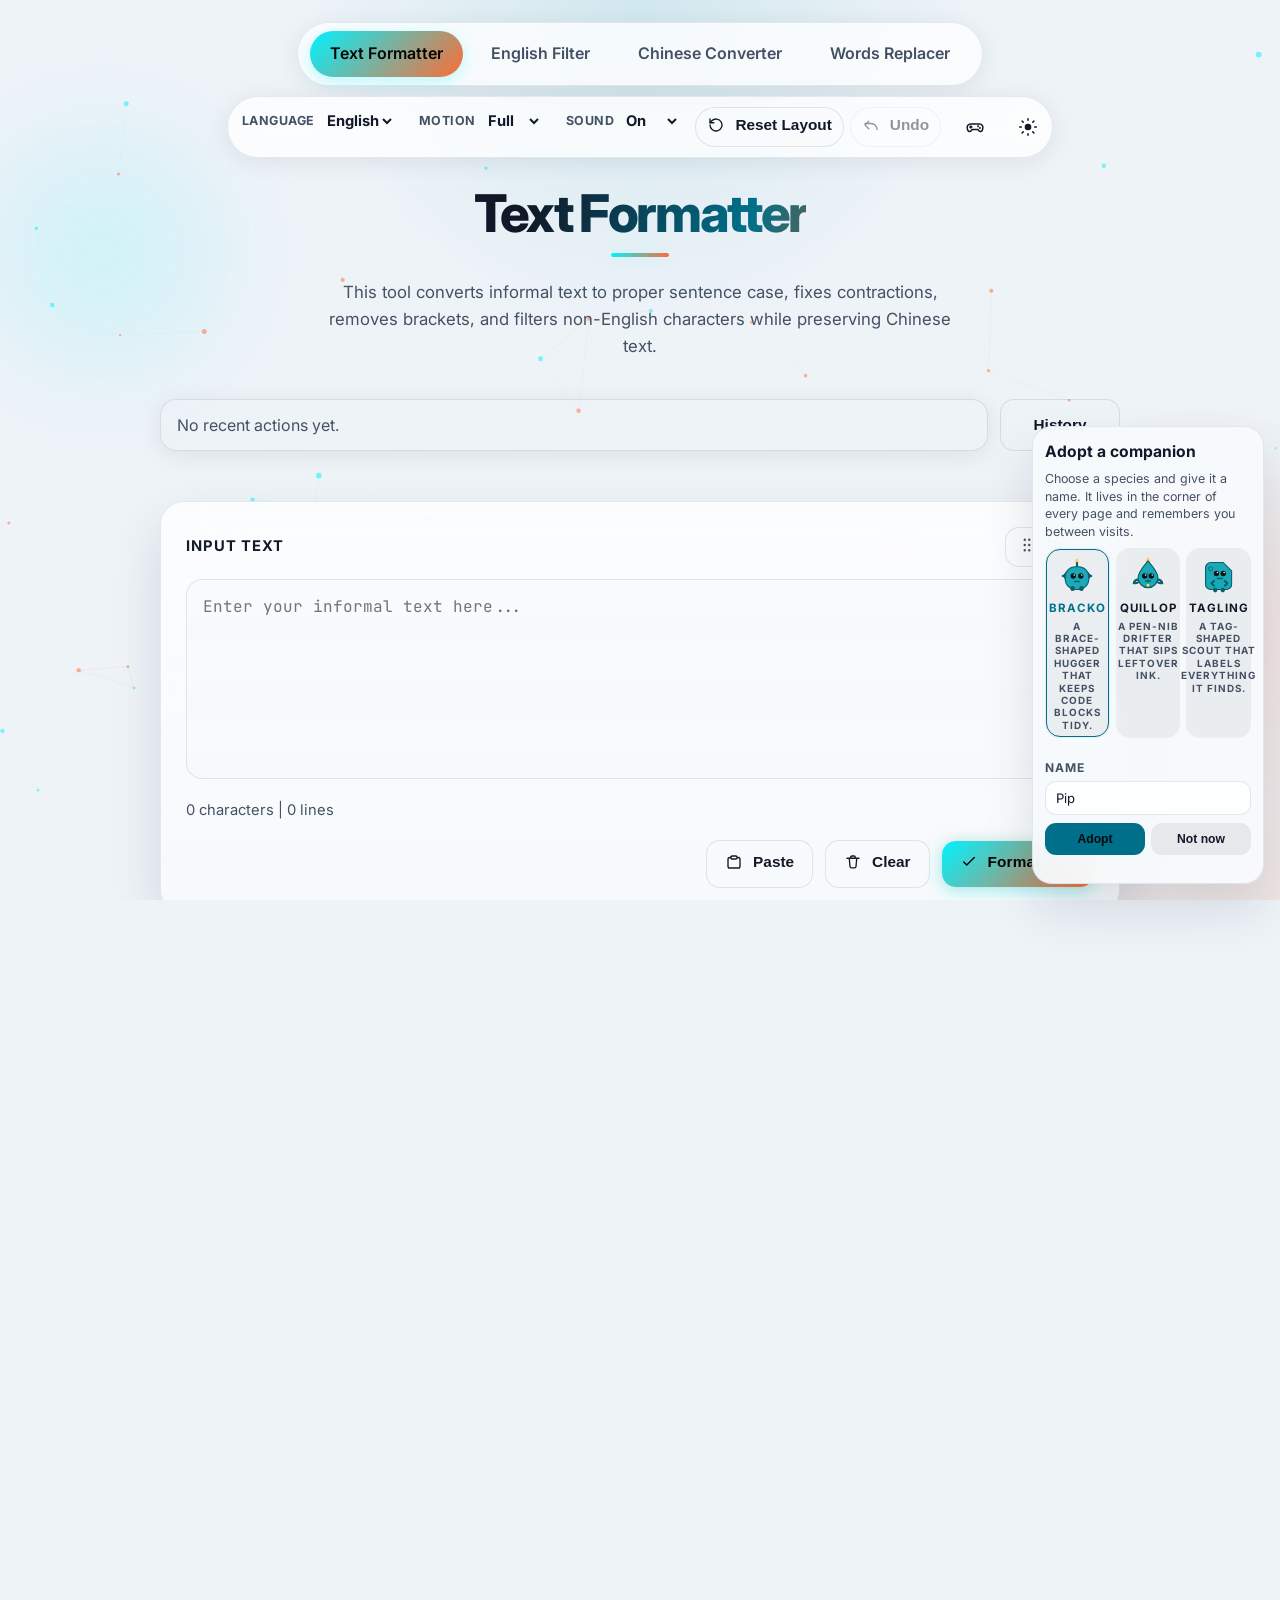
==== commit 6af1196d: "Update games (clockwork-dispatch, coral-architect, gomoku, love-deepspace, etc.) and gate-snippets/v" ====
--- a/index.html
+++ b/index.html
@@ -30,15 +30,15 @@
     <link rel="preconnect" href="https://fonts.googleapis.com">
     <link rel="preconnect" href="https://fonts.gstatic.com" crossorigin>
     <link href="https://fonts.googleapis.com/css2?family=Inter:wght@400;500;600;700;800&family=JetBrains+Mono:wght@400;500&display=swap" rel="stylesheet">
-    <link rel="stylesheet" href="assets/styles/base.css?v=75">
-    <link rel="stylesheet" href="assets/styles/games.css?v=75">
-    <link rel="stylesheet" href="assets/styles/game-presentation.css?v=75">
-    <link rel="stylesheet" href="assets/styles/love-deepspace-release.css?v=75">
-    <link rel="stylesheet" href="assets/styles/love-deepspace-starpath.css?v=75">
-    <link rel="stylesheet" href="assets/styles/love-deepspace-mosaic.css?v=75">
-    <link rel="stylesheet" href="assets/styles/love-deepspace-bouquet.css?v=75">
-    <link rel="stylesheet" href="assets/styles/love-deepspace-expedition.css?v=75">
-    <link rel="stylesheet" href="assets/styles/pet.css?v=75">
+    <link rel="stylesheet" href="assets/styles/base.css?v=77">
+    <link rel="stylesheet" href="assets/styles/games.css?v=77">
+    <link rel="stylesheet" href="assets/styles/game-presentation.css?v=77">
+    <link rel="stylesheet" href="assets/styles/love-deepspace-release.css?v=77">
+    <link rel="stylesheet" href="assets/styles/love-deepspace-starpath.css?v=77">
+    <link rel="stylesheet" href="assets/styles/love-deepspace-mosaic.css?v=77">
+    <link rel="stylesheet" href="assets/styles/love-deepspace-bouquet.css?v=77">
+    <link rel="stylesheet" href="assets/styles/love-deepspace-expedition.css?v=77">
+    <link rel="stylesheet" href="assets/styles/pet.css?v=77">
 </head>
 <body>
     <div class="topbar" role="banner">
@@ -1576,131 +1576,131 @@
         </div>
     </div>
 
-    <script src="assets/app/i18n.js?v=75"></script>
-    <script src="assets/app/core.js?v=75"></script>
-    <script src="assets/app/tools.js?v=75"></script>
-    <script src="assets/app/pet-data.js?v=75"></script>
-    <script src="assets/app/pet-state.js?v=75"></script>
-    <script src="assets/app/pet-life.js?v=75"></script>
-    <script src="assets/app/pet-art.js?v=75"></script>
-    <script src="assets/app/pet-dom.js?v=75"></script>
-    <script src="assets/app/pet-render.js?v=75"></script>
-    <script src="assets/app/pet-games.js?v=75"></script>
-    <script src="assets/app/pet.js?v=75"></script>
-    <script src="assets/app/game-campaign.js?v=75"></script>
-    <script src="assets/app/game-fx.js?v=75"></script>
-    <script src="assets/app/game-art.js?v=75"></script>
-    <script src="assets/app/game-world.js?v=75"></script>
-    <script src="assets/app/game-presentation.js?v=75"></script>
-    <script src="assets/app/game-registry.js?v=75"></script>
-    <script src="assets/app/game-elements-core.js?v=75"></script>
-    <script src="assets/app/game-elements.js?v=75"></script>
-    <script src="assets/app/game-typing.js?v=75"></script>
-    <script src="assets/app/game-memory.js?v=75"></script>
-    <script src="assets/app/game-2048.js?v=75"></script>
-    <script src="assets/app/game-reflex.js?v=75"></script>
-    <script src="assets/app/game-caret-dash.js?v=75"></script>
-    <script src="assets/app/game-spot-diff.js?v=75"></script>
-    <script src="assets/app/game-plumber.js?v=75"></script>
-    <script src="assets/app/game-stack.js?v=75"></script>
-    <script src="assets/app/game-color-code.js?v=75"></script>
-    <script src="assets/app/game-breakout.js?v=75"></script>
-    <script src="assets/app/game-ember-dice.js?v=75"></script>
-    <script src="assets/app/game-snake.js?v=75"></script>
-    <script src="assets/app/game-lights.js?v=75"></script>
-    <script src="assets/app/game-mines.js?v=75"></script>
-    <script src="assets/app/game-gomoku.js?v=75"></script>
-    <script src="assets/app/game-traffic.js?v=75"></script>
-    <script src="assets/app/game-vault.js?v=75"></script>
-    <script src="assets/app/game-glyph-blocks.js?v=75"></script>
-    <script src="assets/app/game-ink-cascade.js?v=75"></script>
-    <script src="assets/app/game-ink-beat.js?v=75"></script>
-    <script src="assets/app/game-bubble-ink.js?v=75"></script>
-    <script src="assets/app/game-glyph-echo.js?v=75"></script>
-    <script src="assets/app/game-ink-slash.js?v=75"></script>
-    <script src="assets/app/game-peg-splash.js?v=75"></script>
-    <script src="assets/app/game-glyph-raid.js?v=75"></script>
-    <script src="assets/app/game-glyph-leap.js?v=75"></script>
-    <script src="assets/app/game-aurora-flow.js?v=75"></script>
-    <script src="assets/app/game-comet-golf.js?v=75"></script>
-    <script src="assets/app/game-prism-path.js?v=75"></script>
-    <script src="assets/app/game-starfall.js?v=75"></script>
-    <script src="assets/app/game-ink-sort.js?v=75"></script>
-    <script src="assets/app/game-glyph-crossing.js?v=75"></script>
-    <script src="assets/app/game-glyph-pusher.js?v=75"></script>
-    <script src="assets/app/game-glyph-net.js?v=75"></script>
-    <script src="assets/app/game-glyph-sketch.js?v=75"></script>
-    <script src="assets/app/game-glyph-fifteen.js?v=75"></script>
-    <script src="assets/app/game-glyph-sudoku.js?v=75"></script>
-    <script src="assets/app/game-glyph-reversi.js?v=75"></script>
-    <script src="assets/app/game-glyph-glide.js?v=75"></script>
-    <script src="assets/app/game-glyph-four.js?v=75"></script>
-    <script src="assets/app/game-ember-sticks.js?v=75"></script>
-    <script src="assets/app/game-kalah-row.js?v=75"></script>
-    <script src="assets/app/game-blackjack.js?v=75"></script>
-    <script src="assets/app/game-roof-garden.js?v=75"></script>
-    <script src="assets/app/game-republic-quiz.js?v=75"></script>
-    <script src="assets/app/game-glyph-dots.js?v=75"></script>
-        <script src="assets/app/game-glyph-fleet.js?v=75"></script>
-    <script src="assets/app/game-glyph-tower.js?v=75"></script>
-    <script src="assets/app/game-rooftop-radio.js?v=75"></script>
-    <script src="assets/app/game-clockwork-dispatch.js?v=75"></script>
-    <script src="assets/app/game-dream-orchestra.js?v=75"></script>
-    <script src="assets/app/game-echo-cartographer.js?v=75"></script>
-    <script src="assets/app/game-ember-delve.js?v=75"></script>
-    <script src="assets/app/game-lantern-heist.js?v=75"></script>
-    <script src="assets/app/game-moon-market.js?v=75"></script>
-    <script src="assets/app/game-neon-drift.js?v=75"></script>
-    <script src="assets/app/game-whisper-deck.js?v=75"></script>
-    <script src="assets/app/game-circuit-scribe.js?v=75"></script>
-    <script src="assets/app/game-glyph-bastion.js?v=75"></script>
-    <script src="assets/app/game-lantern-fishing.js?v=75"></script>
-    <script src="assets/app/game-loopwright.js?v=75"></script>
-    <script src="assets/app/game-coral-architect.js?v=75"></script>
-    <script src="assets/app/game-archive-escape.js?v=75"></script>
-    <script src="assets/app/game-pocket-detective.js?v=75"></script>
-    <script src="assets/app/game-shadow-fold.js?v=75"></script>
-    <script src="assets/app/game-microbe-lab.js?v=75"></script>
-    <script src="assets/app/game-paper-bridge.js?v=75"></script>
-    <script src="assets/app/game-weather-loom.js?v=75"></script>
-    <script src="assets/app/game-blind-sculptor.js?v=75"></script>
-    <script src="assets/app/game-courtroom-of-animals.js?v=75"></script>
-    <script src="assets/app/game-gravity-badminton.js?v=75"></script>
-    <script src="assets/app/game-kitchen-relay.js?v=75"></script>
-    <script src="assets/app/game-morse-rescue.js?v=75"></script>
-    <script src="assets/app/game-rule-thieves.js?v=75"></script>
-    <script src="assets/app/game-tiny-wrestlers.js?v=75"></script>
-    <script src="assets/app/game-auction-dungeon.js?v=75"></script>
-    <script src="assets/app/game-counterfeit-museum.js?v=75"></script>
-    <script src="assets/app/game-crosswind-kites.js?v=75"></script>
-    <script src="assets/app/game-paradox-post.js?v=75"></script>
-    <script src="assets/app/game-pocket-photographer.js?v=75"></script>
-    <script src="assets/app/game-switchboard-duo.js?v=75"></script>
-    <script src="assets/app/game-tether-salvage.js?v=75"></script>
-    <script src="assets/app/game-tiny-blacksmith.js?v=75"></script>
-    <script src="assets/app/game-whale-parliament.js?v=75"></script>
-    <script src="assets/app/game-borrowed-bodies.js?v=75"></script>
-    <script src="assets/app/game-deep-freeze.js?v=75"></script>
-    <script src="assets/app/game-shadow-puppeteer.js?v=75"></script>
-    <script src="assets/app/game-one-minute-mayor.js?v=75"></script>
-    <script src="assets/app/game-lost-language.js?v=75"></script>
-    <script src="assets/app/game-ocean-archaeologist.js?v=75"></script>
-    <script src="assets/app/game-pinball-courier.js?v=75"></script>
-    <script src="assets/app/game-tea-house.js?v=75"></script>
-    <script src="assets/app/love-deepspace-combat.js?v=75"></script>
-    <script src="assets/app/love-deepspace-home.js?v=75"></script>
-    <script src="assets/app/love-deepspace-release.js?v=75"></script>
-    <script src="assets/app/love-deepspace-starpath.js?v=75"></script>
-    <script src="assets/app/love-deepspace-mosaic.js?v=75"></script>
-    <script src="assets/app/love-deepspace-bouquet.js?v=75"></script>
-    <script src="assets/app/love-deepspace-expedition.js?v=75"></script>
-    <script src="assets/app/love-deepspace-dates.js?v=75"></script>
-    <script src="assets/app/game-love-deepspace.js?v=75"></script>
-    <script src="assets/app/game-hue-hunter.js?v=75"></script>
-    <script src="assets/app/game-snapshot-sleuth.js?v=75"></script>
-    <script src="assets/app/game-double-take.js?v=75"></script>
-    <script src="assets/app/game-item-quest.js?v=75"></script>
-<script src="assets/app/game-guide.js?v=75"></script>
-    <script src="assets/app/main.js?v=75"></script>
+    <script src="assets/app/i18n.js?v=77"></script>
+    <script src="assets/app/core.js?v=77"></script>
+    <script src="assets/app/tools.js?v=77"></script>
+    <script src="assets/app/pet-data.js?v=77"></script>
+    <script src="assets/app/pet-state.js?v=77"></script>
+    <script src="assets/app/pet-life.js?v=77"></script>
+    <script src="assets/app/pet-art.js?v=77"></script>
+    <script src="assets/app/pet-dom.js?v=77"></script>
+    <script src="assets/app/pet-render.js?v=77"></script>
+    <script src="assets/app/pet-games.js?v=77"></script>
+    <script src="assets/app/pet.js?v=77"></script>
+    <script src="assets/app/game-campaign.js?v=77"></script>
+    <script src="assets/app/game-fx.js?v=77"></script>
+    <script src="assets/app/game-art.js?v=77"></script>
+    <script src="assets/app/game-world.js?v=77"></script>
+    <script src="assets/app/game-presentation.js?v=77"></script>
+    <script src="assets/app/game-registry.js?v=77"></script>
+    <script src="assets/app/game-elements-core.js?v=77"></script>
+    <script src="assets/app/game-elements.js?v=77"></script>
+    <script src="assets/app/game-typing.js?v=77"></script>
+    <script src="assets/app/game-memory.js?v=77"></script>
+    <script src="assets/app/game-2048.js?v=77"></script>
+    <script src="assets/app/game-reflex.js?v=77"></script>
+    <script src="assets/app/game-caret-dash.js?v=77"></script>
+    <script src="assets/app/game-spot-diff.js?v=77"></script>
+    <script src="assets/app/game-plumber.js?v=77"></script>
+    <script src="assets/app/game-stack.js?v=77"></script>
+    <script src="assets/app/game-color-code.js?v=77"></script>
+    <script src="assets/app/game-breakout.js?v=77"></script>
+    <script src="assets/app/game-ember-dice.js?v=77"></script>
+    <script src="assets/app/game-snake.js?v=77"></script>
+    <script src="assets/app/game-lights.js?v=77"></script>
+    <script src="assets/app/game-mines.js?v=77"></script>
+    <script src="assets/app/game-gomoku.js?v=77"></script>
+    <script src="assets/app/game-traffic.js?v=77"></script>
+    <script src="assets/app/game-vault.js?v=77"></script>
+    <script src="assets/app/game-glyph-blocks.js?v=77"></script>
+    <script src="assets/app/game-ink-cascade.js?v=77"></script>
+    <script src="assets/app/game-ink-beat.js?v=77"></script>
+    <script src="assets/app/game-bubble-ink.js?v=77"></script>
+    <script src="assets/app/game-glyph-echo.js?v=77"></script>
+    <script src="assets/app/game-ink-slash.js?v=77"></script>
+    <script src="assets/app/game-peg-splash.js?v=77"></script>
+    <script src="assets/app/game-glyph-raid.js?v=77"></script>
+    <script src="assets/app/game-glyph-leap.js?v=77"></script>
+    <script src="assets/app/game-aurora-flow.js?v=77"></script>
+    <script src="assets/app/game-comet-golf.js?v=77"></script>
+    <script src="assets/app/game-prism-path.js?v=77"></script>
+    <script src="assets/app/game-starfall.js?v=77"></script>
+    <script src="assets/app/game-ink-sort.js?v=77"></script>
+    <script src="assets/app/game-glyph-crossing.js?v=77"></script>
+    <script src="assets/app/game-glyph-pusher.js?v=77"></script>
+    <script src="assets/app/game-glyph-net.js?v=77"></script>
+    <script src="assets/app/game-glyph-sketch.js?v=77"></script>
+    <script src="assets/app/game-glyph-fifteen.js?v=77"></script>
+    <script src="assets/app/game-glyph-sudoku.js?v=77"></script>
+    <script src="assets/app/game-glyph-reversi.js?v=77"></script>
+    <script src="assets/app/game-glyph-glide.js?v=77"></script>
+    <script src="assets/app/game-glyph-four.js?v=77"></script>
+    <script src="assets/app/game-ember-sticks.js?v=77"></script>
+    <script src="assets/app/game-kalah-row.js?v=77"></script>
+    <script src="assets/app/game-blackjack.js?v=77"></script>
+    <script src="assets/app/game-roof-garden.js?v=77"></script>
+    <script src="assets/app/game-republic-quiz.js?v=77"></script>
+    <script src="assets/app/game-glyph-dots.js?v=77"></script>
+        <script src="assets/app/game-glyph-fleet.js?v=77"></script>
+    <script src="assets/app/game-glyph-tower.js?v=77"></script>
+    <script src="assets/app/game-rooftop-radio.js?v=77"></script>
+    <script src="assets/app/game-clockwork-dispatch.js?v=77"></script>
+    <script src="assets/app/game-dream-orchestra.js?v=77"></script>
+    <script src="assets/app/game-echo-cartographer.js?v=77"></script>
+    <script src="assets/app/game-ember-delve.js?v=77"></script>
+    <script src="assets/app/game-lantern-heist.js?v=77"></script>
+    <script src="assets/app/game-moon-market.js?v=77"></script>
+    <script src="assets/app/game-neon-drift.js?v=77"></script>
+    <script src="assets/app/game-whisper-deck.js?v=77"></script>
+    <script src="assets/app/game-circuit-scribe.js?v=77"></script>
+    <script src="assets/app/game-glyph-bastion.js?v=77"></script>
+    <script src="assets/app/game-lantern-fishing.js?v=77"></script>
+    <script src="assets/app/game-loopwright.js?v=77"></script>
+    <script src="assets/app/game-coral-architect.js?v=77"></script>
+    <script src="assets/app/game-archive-escape.js?v=77"></script>
+    <script src="assets/app/game-pocket-detective.js?v=77"></script>
+    <script src="assets/app/game-shadow-fold.js?v=77"></script>
+    <script src="assets/app/game-microbe-lab.js?v=77"></script>
+    <script src="assets/app/game-paper-bridge.js?v=77"></script>
+    <script src="assets/app/game-weather-loom.js?v=77"></script>
+    <script src="assets/app/game-blind-sculptor.js?v=77"></script>
+    <script src="assets/app/game-courtroom-of-animals.js?v=77"></script>
+    <script src="assets/app/game-gravity-badminton.js?v=77"></script>
+    <script src="assets/app/game-kitchen-relay.js?v=77"></script>
+    <script src="assets/app/game-morse-rescue.js?v=77"></script>
+    <script src="assets/app/game-rule-thieves.js?v=77"></script>
+    <script src="assets/app/game-tiny-wrestlers.js?v=77"></script>
+    <script src="assets/app/game-auction-dungeon.js?v=77"></script>
+    <script src="assets/app/game-counterfeit-museum.js?v=77"></script>
+    <script src="assets/app/game-crosswind-kites.js?v=77"></script>
+    <script src="assets/app/game-paradox-post.js?v=77"></script>
+    <script src="assets/app/game-pocket-photographer.js?v=77"></script>
+    <script src="assets/app/game-switchboard-duo.js?v=77"></script>
+    <script src="assets/app/game-tether-salvage.js?v=77"></script>
+    <script src="assets/app/game-tiny-blacksmith.js?v=77"></script>
+    <script src="assets/app/game-whale-parliament.js?v=77"></script>
+    <script src="assets/app/game-borrowed-bodies.js?v=77"></script>
+    <script src="assets/app/game-deep-freeze.js?v=77"></script>
+    <script src="assets/app/game-shadow-puppeteer.js?v=77"></script>
+    <script src="assets/app/game-one-minute-mayor.js?v=77"></script>
+    <script src="assets/app/game-lost-language.js?v=77"></script>
+    <script src="assets/app/game-ocean-archaeologist.js?v=77"></script>
+    <script src="assets/app/game-pinball-courier.js?v=77"></script>
+    <script src="assets/app/game-tea-house.js?v=77"></script>
+    <script src="assets/app/love-deepspace-combat.js?v=77"></script>
+    <script src="assets/app/love-deepspace-home.js?v=77"></script>
+    <script src="assets/app/love-deepspace-release.js?v=77"></script>
+    <script src="assets/app/love-deepspace-starpath.js?v=77"></script>
+    <script src="assets/app/love-deepspace-mosaic.js?v=77"></script>
+    <script src="assets/app/love-deepspace-bouquet.js?v=77"></script>
+    <script src="assets/app/love-deepspace-expedition.js?v=77"></script>
+    <script src="assets/app/love-deepspace-dates.js?v=77"></script>
+    <script src="assets/app/game-love-deepspace.js?v=77"></script>
+    <script src="assets/app/game-hue-hunter.js?v=77"></script>
+    <script src="assets/app/game-snapshot-sleuth.js?v=77"></script>
+    <script src="assets/app/game-double-take.js?v=77"></script>
+    <script src="assets/app/game-item-quest.js?v=77"></script>
+<script src="assets/app/game-guide.js?v=77"></script>
+    <script src="assets/app/main.js?v=77"></script>
 </body>
 </html>
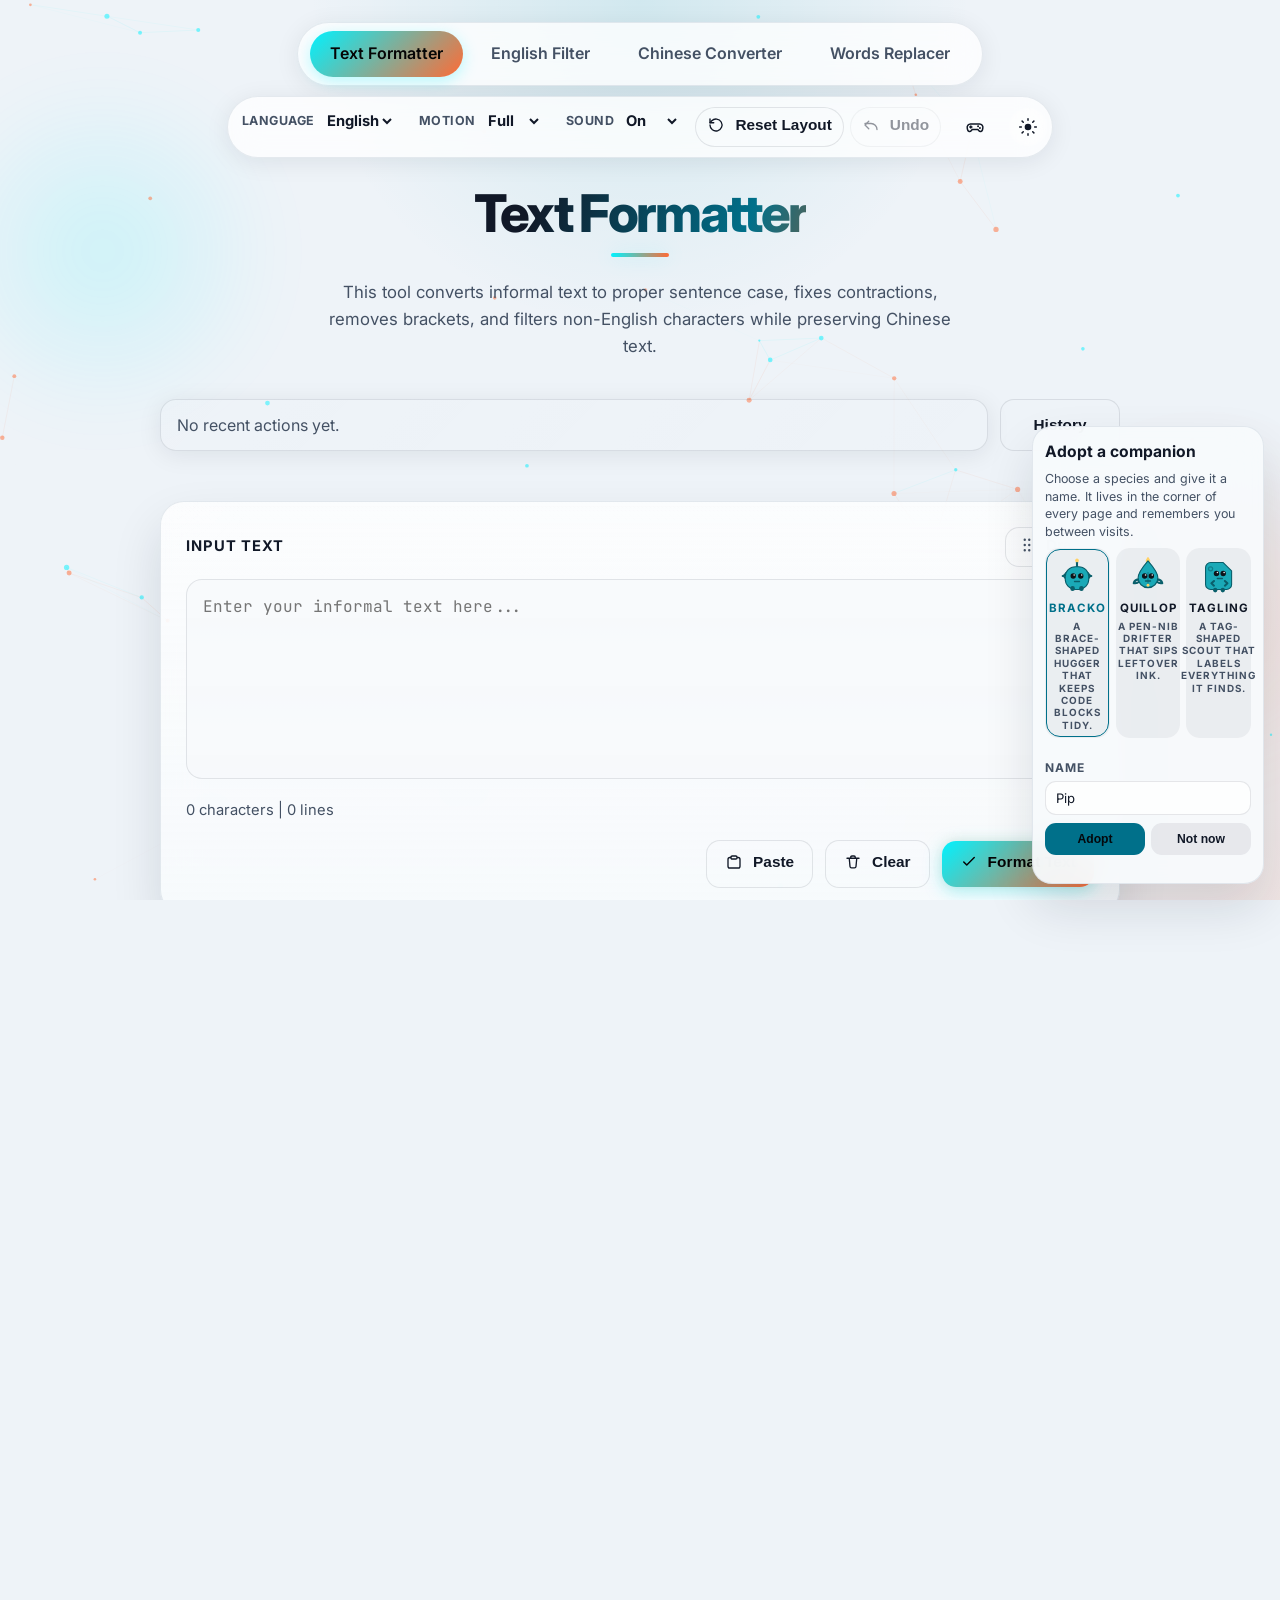
==== commit e0261fec: "Update full game suite, i18n/pages, gate-snippets and forge/verify tools" ====
--- a/index.html
+++ b/index.html
@@ -30,15 +30,15 @@
     <link rel="preconnect" href="https://fonts.googleapis.com">
     <link rel="preconnect" href="https://fonts.gstatic.com" crossorigin>
     <link href="https://fonts.googleapis.com/css2?family=Inter:wght@400;500;600;700;800&family=JetBrains+Mono:wght@400;500&display=swap" rel="stylesheet">
-    <link rel="stylesheet" href="assets/styles/base.css?v=77">
-    <link rel="stylesheet" href="assets/styles/games.css?v=77">
-    <link rel="stylesheet" href="assets/styles/game-presentation.css?v=77">
-    <link rel="stylesheet" href="assets/styles/love-deepspace-release.css?v=77">
-    <link rel="stylesheet" href="assets/styles/love-deepspace-starpath.css?v=77">
-    <link rel="stylesheet" href="assets/styles/love-deepspace-mosaic.css?v=77">
-    <link rel="stylesheet" href="assets/styles/love-deepspace-bouquet.css?v=77">
-    <link rel="stylesheet" href="assets/styles/love-deepspace-expedition.css?v=77">
-    <link rel="stylesheet" href="assets/styles/pet.css?v=77">
+    <link rel="stylesheet" href="assets/styles/base.css?v=82">
+    <link rel="stylesheet" href="assets/styles/games.css?v=82">
+    <link rel="stylesheet" href="assets/styles/game-presentation.css?v=82">
+    <link rel="stylesheet" href="assets/styles/love-deepspace-release.css?v=82">
+    <link rel="stylesheet" href="assets/styles/love-deepspace-starpath.css?v=82">
+    <link rel="stylesheet" href="assets/styles/love-deepspace-mosaic.css?v=82">
+    <link rel="stylesheet" href="assets/styles/love-deepspace-bouquet.css?v=82">
+    <link rel="stylesheet" href="assets/styles/love-deepspace-expedition.css?v=82">
+    <link rel="stylesheet" href="assets/styles/pet.css?v=82">
 </head>
 <body>
     <div class="topbar" role="banner">
@@ -1576,131 +1576,131 @@
         </div>
     </div>
 
-    <script src="assets/app/i18n.js?v=77"></script>
-    <script src="assets/app/core.js?v=77"></script>
-    <script src="assets/app/tools.js?v=77"></script>
-    <script src="assets/app/pet-data.js?v=77"></script>
-    <script src="assets/app/pet-state.js?v=77"></script>
-    <script src="assets/app/pet-life.js?v=77"></script>
-    <script src="assets/app/pet-art.js?v=77"></script>
-    <script src="assets/app/pet-dom.js?v=77"></script>
-    <script src="assets/app/pet-render.js?v=77"></script>
-    <script src="assets/app/pet-games.js?v=77"></script>
-    <script src="assets/app/pet.js?v=77"></script>
-    <script src="assets/app/game-campaign.js?v=77"></script>
-    <script src="assets/app/game-fx.js?v=77"></script>
-    <script src="assets/app/game-art.js?v=77"></script>
-    <script src="assets/app/game-world.js?v=77"></script>
-    <script src="assets/app/game-presentation.js?v=77"></script>
-    <script src="assets/app/game-registry.js?v=77"></script>
-    <script src="assets/app/game-elements-core.js?v=77"></script>
-    <script src="assets/app/game-elements.js?v=77"></script>
-    <script src="assets/app/game-typing.js?v=77"></script>
-    <script src="assets/app/game-memory.js?v=77"></script>
-    <script src="assets/app/game-2048.js?v=77"></script>
-    <script src="assets/app/game-reflex.js?v=77"></script>
-    <script src="assets/app/game-caret-dash.js?v=77"></script>
-    <script src="assets/app/game-spot-diff.js?v=77"></script>
-    <script src="assets/app/game-plumber.js?v=77"></script>
-    <script src="assets/app/game-stack.js?v=77"></script>
-    <script src="assets/app/game-color-code.js?v=77"></script>
-    <script src="assets/app/game-breakout.js?v=77"></script>
-    <script src="assets/app/game-ember-dice.js?v=77"></script>
-    <script src="assets/app/game-snake.js?v=77"></script>
-    <script src="assets/app/game-lights.js?v=77"></script>
-    <script src="assets/app/game-mines.js?v=77"></script>
-    <script src="assets/app/game-gomoku.js?v=77"></script>
-    <script src="assets/app/game-traffic.js?v=77"></script>
-    <script src="assets/app/game-vault.js?v=77"></script>
-    <script src="assets/app/game-glyph-blocks.js?v=77"></script>
-    <script src="assets/app/game-ink-cascade.js?v=77"></script>
-    <script src="assets/app/game-ink-beat.js?v=77"></script>
-    <script src="assets/app/game-bubble-ink.js?v=77"></script>
-    <script src="assets/app/game-glyph-echo.js?v=77"></script>
-    <script src="assets/app/game-ink-slash.js?v=77"></script>
-    <script src="assets/app/game-peg-splash.js?v=77"></script>
-    <script src="assets/app/game-glyph-raid.js?v=77"></script>
-    <script src="assets/app/game-glyph-leap.js?v=77"></script>
-    <script src="assets/app/game-aurora-flow.js?v=77"></script>
-    <script src="assets/app/game-comet-golf.js?v=77"></script>
-    <script src="assets/app/game-prism-path.js?v=77"></script>
-    <script src="assets/app/game-starfall.js?v=77"></script>
-    <script src="assets/app/game-ink-sort.js?v=77"></script>
-    <script src="assets/app/game-glyph-crossing.js?v=77"></script>
-    <script src="assets/app/game-glyph-pusher.js?v=77"></script>
-    <script src="assets/app/game-glyph-net.js?v=77"></script>
-    <script src="assets/app/game-glyph-sketch.js?v=77"></script>
-    <script src="assets/app/game-glyph-fifteen.js?v=77"></script>
-    <script src="assets/app/game-glyph-sudoku.js?v=77"></script>
-    <script src="assets/app/game-glyph-reversi.js?v=77"></script>
-    <script src="assets/app/game-glyph-glide.js?v=77"></script>
-    <script src="assets/app/game-glyph-four.js?v=77"></script>
-    <script src="assets/app/game-ember-sticks.js?v=77"></script>
-    <script src="assets/app/game-kalah-row.js?v=77"></script>
-    <script src="assets/app/game-blackjack.js?v=77"></script>
-    <script src="assets/app/game-roof-garden.js?v=77"></script>
-    <script src="assets/app/game-republic-quiz.js?v=77"></script>
-    <script src="assets/app/game-glyph-dots.js?v=77"></script>
-        <script src="assets/app/game-glyph-fleet.js?v=77"></script>
-    <script src="assets/app/game-glyph-tower.js?v=77"></script>
-    <script src="assets/app/game-rooftop-radio.js?v=77"></script>
-    <script src="assets/app/game-clockwork-dispatch.js?v=77"></script>
-    <script src="assets/app/game-dream-orchestra.js?v=77"></script>
-    <script src="assets/app/game-echo-cartographer.js?v=77"></script>
-    <script src="assets/app/game-ember-delve.js?v=77"></script>
-    <script src="assets/app/game-lantern-heist.js?v=77"></script>
-    <script src="assets/app/game-moon-market.js?v=77"></script>
-    <script src="assets/app/game-neon-drift.js?v=77"></script>
-    <script src="assets/app/game-whisper-deck.js?v=77"></script>
-    <script src="assets/app/game-circuit-scribe.js?v=77"></script>
-    <script src="assets/app/game-glyph-bastion.js?v=77"></script>
-    <script src="assets/app/game-lantern-fishing.js?v=77"></script>
-    <script src="assets/app/game-loopwright.js?v=77"></script>
-    <script src="assets/app/game-coral-architect.js?v=77"></script>
-    <script src="assets/app/game-archive-escape.js?v=77"></script>
-    <script src="assets/app/game-pocket-detective.js?v=77"></script>
-    <script src="assets/app/game-shadow-fold.js?v=77"></script>
-    <script src="assets/app/game-microbe-lab.js?v=77"></script>
-    <script src="assets/app/game-paper-bridge.js?v=77"></script>
-    <script src="assets/app/game-weather-loom.js?v=77"></script>
-    <script src="assets/app/game-blind-sculptor.js?v=77"></script>
-    <script src="assets/app/game-courtroom-of-animals.js?v=77"></script>
-    <script src="assets/app/game-gravity-badminton.js?v=77"></script>
-    <script src="assets/app/game-kitchen-relay.js?v=77"></script>
-    <script src="assets/app/game-morse-rescue.js?v=77"></script>
-    <script src="assets/app/game-rule-thieves.js?v=77"></script>
-    <script src="assets/app/game-tiny-wrestlers.js?v=77"></script>
-    <script src="assets/app/game-auction-dungeon.js?v=77"></script>
-    <script src="assets/app/game-counterfeit-museum.js?v=77"></script>
-    <script src="assets/app/game-crosswind-kites.js?v=77"></script>
-    <script src="assets/app/game-paradox-post.js?v=77"></script>
-    <script src="assets/app/game-pocket-photographer.js?v=77"></script>
-    <script src="assets/app/game-switchboard-duo.js?v=77"></script>
-    <script src="assets/app/game-tether-salvage.js?v=77"></script>
-    <script src="assets/app/game-tiny-blacksmith.js?v=77"></script>
-    <script src="assets/app/game-whale-parliament.js?v=77"></script>
-    <script src="assets/app/game-borrowed-bodies.js?v=77"></script>
-    <script src="assets/app/game-deep-freeze.js?v=77"></script>
-    <script src="assets/app/game-shadow-puppeteer.js?v=77"></script>
-    <script src="assets/app/game-one-minute-mayor.js?v=77"></script>
-    <script src="assets/app/game-lost-language.js?v=77"></script>
-    <script src="assets/app/game-ocean-archaeologist.js?v=77"></script>
-    <script src="assets/app/game-pinball-courier.js?v=77"></script>
-    <script src="assets/app/game-tea-house.js?v=77"></script>
-    <script src="assets/app/love-deepspace-combat.js?v=77"></script>
-    <script src="assets/app/love-deepspace-home.js?v=77"></script>
-    <script src="assets/app/love-deepspace-release.js?v=77"></script>
-    <script src="assets/app/love-deepspace-starpath.js?v=77"></script>
-    <script src="assets/app/love-deepspace-mosaic.js?v=77"></script>
-    <script src="assets/app/love-deepspace-bouquet.js?v=77"></script>
-    <script src="assets/app/love-deepspace-expedition.js?v=77"></script>
-    <script src="assets/app/love-deepspace-dates.js?v=77"></script>
-    <script src="assets/app/game-love-deepspace.js?v=77"></script>
-    <script src="assets/app/game-hue-hunter.js?v=77"></script>
-    <script src="assets/app/game-snapshot-sleuth.js?v=77"></script>
-    <script src="assets/app/game-double-take.js?v=77"></script>
-    <script src="assets/app/game-item-quest.js?v=77"></script>
-<script src="assets/app/game-guide.js?v=77"></script>
-    <script src="assets/app/main.js?v=77"></script>
+    <script src="assets/app/i18n.js?v=82"></script>
+    <script src="assets/app/core.js?v=82"></script>
+    <script src="assets/app/tools.js?v=82"></script>
+    <script src="assets/app/pet-data.js?v=82"></script>
+    <script src="assets/app/pet-state.js?v=82"></script>
+    <script src="assets/app/pet-life.js?v=82"></script>
+    <script src="assets/app/pet-art.js?v=82"></script>
+    <script src="assets/app/pet-dom.js?v=82"></script>
+    <script src="assets/app/pet-render.js?v=82"></script>
+    <script src="assets/app/pet-games.js?v=82"></script>
+    <script src="assets/app/pet.js?v=82"></script>
+    <script src="assets/app/game-campaign.js?v=82"></script>
+    <script src="assets/app/game-fx.js?v=82"></script>
+    <script src="assets/app/game-art.js?v=82"></script>
+    <script src="assets/app/game-world.js?v=82"></script>
+    <script src="assets/app/game-presentation.js?v=82"></script>
+    <script src="assets/app/game-registry.js?v=82"></script>
+    <script src="assets/app/game-elements-core.js?v=82"></script>
+    <script src="assets/app/game-elements.js?v=82"></script>
+    <script src="assets/app/game-typing.js?v=82"></script>
+    <script src="assets/app/game-memory.js?v=82"></script>
+    <script src="assets/app/game-2048.js?v=82"></script>
+    <script src="assets/app/game-reflex.js?v=82"></script>
+    <script src="assets/app/game-caret-dash.js?v=82"></script>
+    <script src="assets/app/game-spot-diff.js?v=82"></script>
+    <script src="assets/app/game-plumber.js?v=82"></script>
+    <script src="assets/app/game-stack.js?v=82"></script>
+    <script src="assets/app/game-color-code.js?v=82"></script>
+    <script src="assets/app/game-breakout.js?v=82"></script>
+    <script src="assets/app/game-ember-dice.js?v=82"></script>
+    <script src="assets/app/game-snake.js?v=82"></script>
+    <script src="assets/app/game-lights.js?v=82"></script>
+    <script src="assets/app/game-mines.js?v=82"></script>
+    <script src="assets/app/game-gomoku.js?v=82"></script>
+    <script src="assets/app/game-traffic.js?v=82"></script>
+    <script src="assets/app/game-vault.js?v=82"></script>
+    <script src="assets/app/game-glyph-blocks.js?v=82"></script>
+    <script src="assets/app/game-ink-cascade.js?v=82"></script>
+    <script src="assets/app/game-ink-beat.js?v=82"></script>
+    <script src="assets/app/game-bubble-ink.js?v=82"></script>
+    <script src="assets/app/game-glyph-echo.js?v=82"></script>
+    <script src="assets/app/game-ink-slash.js?v=82"></script>
+    <script src="assets/app/game-peg-splash.js?v=82"></script>
+    <script src="assets/app/game-glyph-raid.js?v=82"></script>
+    <script src="assets/app/game-glyph-leap.js?v=82"></script>
+    <script src="assets/app/game-aurora-flow.js?v=82"></script>
+    <script src="assets/app/game-comet-golf.js?v=82"></script>
+    <script src="assets/app/game-prism-path.js?v=82"></script>
+    <script src="assets/app/game-starfall.js?v=82"></script>
+    <script src="assets/app/game-ink-sort.js?v=82"></script>
+    <script src="assets/app/game-glyph-crossing.js?v=82"></script>
+    <script src="assets/app/game-glyph-pusher.js?v=82"></script>
+    <script src="assets/app/game-glyph-net.js?v=82"></script>
+    <script src="assets/app/game-glyph-sketch.js?v=82"></script>
+    <script src="assets/app/game-glyph-fifteen.js?v=82"></script>
+    <script src="assets/app/game-glyph-sudoku.js?v=82"></script>
+    <script src="assets/app/game-glyph-reversi.js?v=82"></script>
+    <script src="assets/app/game-glyph-glide.js?v=82"></script>
+    <script src="assets/app/game-glyph-four.js?v=82"></script>
+    <script src="assets/app/game-ember-sticks.js?v=82"></script>
+    <script src="assets/app/game-kalah-row.js?v=82"></script>
+    <script src="assets/app/game-blackjack.js?v=82"></script>
+    <script src="assets/app/game-roof-garden.js?v=82"></script>
+    <script src="assets/app/game-republic-quiz.js?v=82"></script>
+    <script src="assets/app/game-glyph-dots.js?v=82"></script>
+        <script src="assets/app/game-glyph-fleet.js?v=82"></script>
+    <script src="assets/app/game-glyph-tower.js?v=82"></script>
+    <script src="assets/app/game-rooftop-radio.js?v=82"></script>
+    <script src="assets/app/game-clockwork-dispatch.js?v=82"></script>
+    <script src="assets/app/game-dream-orchestra.js?v=82"></script>
+    <script src="assets/app/game-echo-cartographer.js?v=82"></script>
+    <script src="assets/app/game-ember-delve.js?v=82"></script>
+    <script src="assets/app/game-lantern-heist.js?v=82"></script>
+    <script src="assets/app/game-moon-market.js?v=82"></script>
+    <script src="assets/app/game-neon-drift.js?v=82"></script>
+    <script src="assets/app/game-whisper-deck.js?v=82"></script>
+    <script src="assets/app/game-circuit-scribe.js?v=82"></script>
+    <script src="assets/app/game-glyph-bastion.js?v=82"></script>
+    <script src="assets/app/game-lantern-fishing.js?v=82"></script>
+    <script src="assets/app/game-loopwright.js?v=82"></script>
+    <script src="assets/app/game-coral-architect.js?v=82"></script>
+    <script src="assets/app/game-archive-escape.js?v=82"></script>
+    <script src="assets/app/game-pocket-detective.js?v=82"></script>
+    <script src="assets/app/game-shadow-fold.js?v=82"></script>
+    <script src="assets/app/game-microbe-lab.js?v=82"></script>
+    <script src="assets/app/game-paper-bridge.js?v=82"></script>
+    <script src="assets/app/game-weather-loom.js?v=82"></script>
+    <script src="assets/app/game-blind-sculptor.js?v=82"></script>
+    <script src="assets/app/game-courtroom-of-animals.js?v=82"></script>
+    <script src="assets/app/game-gravity-badminton.js?v=82"></script>
+    <script src="assets/app/game-kitchen-relay.js?v=82"></script>
+    <script src="assets/app/game-morse-rescue.js?v=82"></script>
+    <script src="assets/app/game-rule-thieves.js?v=82"></script>
+    <script src="assets/app/game-tiny-wrestlers.js?v=82"></script>
+    <script src="assets/app/game-auction-dungeon.js?v=82"></script>
+    <script src="assets/app/game-counterfeit-museum.js?v=82"></script>
+    <script src="assets/app/game-crosswind-kites.js?v=82"></script>
+    <script src="assets/app/game-paradox-post.js?v=82"></script>
+    <script src="assets/app/game-pocket-photographer.js?v=82"></script>
+    <script src="assets/app/game-switchboard-duo.js?v=82"></script>
+    <script src="assets/app/game-tether-salvage.js?v=82"></script>
+    <script src="assets/app/game-tiny-blacksmith.js?v=82"></script>
+    <script src="assets/app/game-whale-parliament.js?v=82"></script>
+    <script src="assets/app/game-borrowed-bodies.js?v=82"></script>
+    <script src="assets/app/game-deep-freeze.js?v=82"></script>
+    <script src="assets/app/game-shadow-puppeteer.js?v=82"></script>
+    <script src="assets/app/game-one-minute-mayor.js?v=82"></script>
+    <script src="assets/app/game-lost-language.js?v=82"></script>
+    <script src="assets/app/game-ocean-archaeologist.js?v=82"></script>
+    <script src="assets/app/game-pinball-courier.js?v=82"></script>
+    <script src="assets/app/game-tea-house.js?v=82"></script>
+    <script src="assets/app/love-deepspace-combat.js?v=82"></script>
+    <script src="assets/app/love-deepspace-home.js?v=82"></script>
+    <script src="assets/app/love-deepspace-release.js?v=82"></script>
+    <script src="assets/app/love-deepspace-starpath.js?v=82"></script>
+    <script src="assets/app/love-deepspace-mosaic.js?v=82"></script>
+    <script src="assets/app/love-deepspace-bouquet.js?v=82"></script>
+    <script src="assets/app/love-deepspace-expedition.js?v=82"></script>
+    <script src="assets/app/love-deepspace-dates.js?v=82"></script>
+    <script src="assets/app/game-love-deepspace.js?v=82"></script>
+    <script src="assets/app/game-hue-hunter.js?v=82"></script>
+    <script src="assets/app/game-snapshot-sleuth.js?v=82"></script>
+    <script src="assets/app/game-double-take.js?v=82"></script>
+    <script src="assets/app/game-item-quest.js?v=82"></script>
+<script src="assets/app/game-guide.js?v=82"></script>
+    <script src="assets/app/main.js?v=82"></script>
 </body>
 </html>
--- a/assets/styles/games.css
+++ b/assets/styles/games.css
@@ -19374,6 +19374,26 @@
 }
 
 
+/* The deep tier goes past nine cells. The gutters stop narrowing so the cells
+ * keep a usable hit area, and the sheet box widens to hold the extra paper. */
+.shf-sheet[data-side="10"] {
+    grid-template-columns: 1fr 7px 1fr 7px 1fr 7px 1fr 7px 1fr 7px 1fr 7px 1fr 7px 1fr 7px 1fr 7px 1fr;
+    grid-template-rows: 1fr 7px 1fr 7px 1fr 7px 1fr 7px 1fr 7px 1fr 7px 1fr 7px 1fr 7px 1fr 7px 1fr;
+}
+
+
+.shf-sheet[data-side="11"] {
+    grid-template-columns: 1fr 6px 1fr 6px 1fr 6px 1fr 6px 1fr 6px 1fr 6px 1fr 6px 1fr 6px 1fr 6px 1fr 6px 1fr;
+    grid-template-rows: 1fr 6px 1fr 6px 1fr 6px 1fr 6px 1fr 6px 1fr 6px 1fr 6px 1fr 6px 1fr 6px 1fr 6px 1fr;
+}
+
+
+.shf-sheetbox[data-side="10"],
+.shf-sheetbox[data-side="11"] {
+    max-width: 440px;
+}
+
+
 .shf-cell {
     min-width: 0;
     min-height: 0;
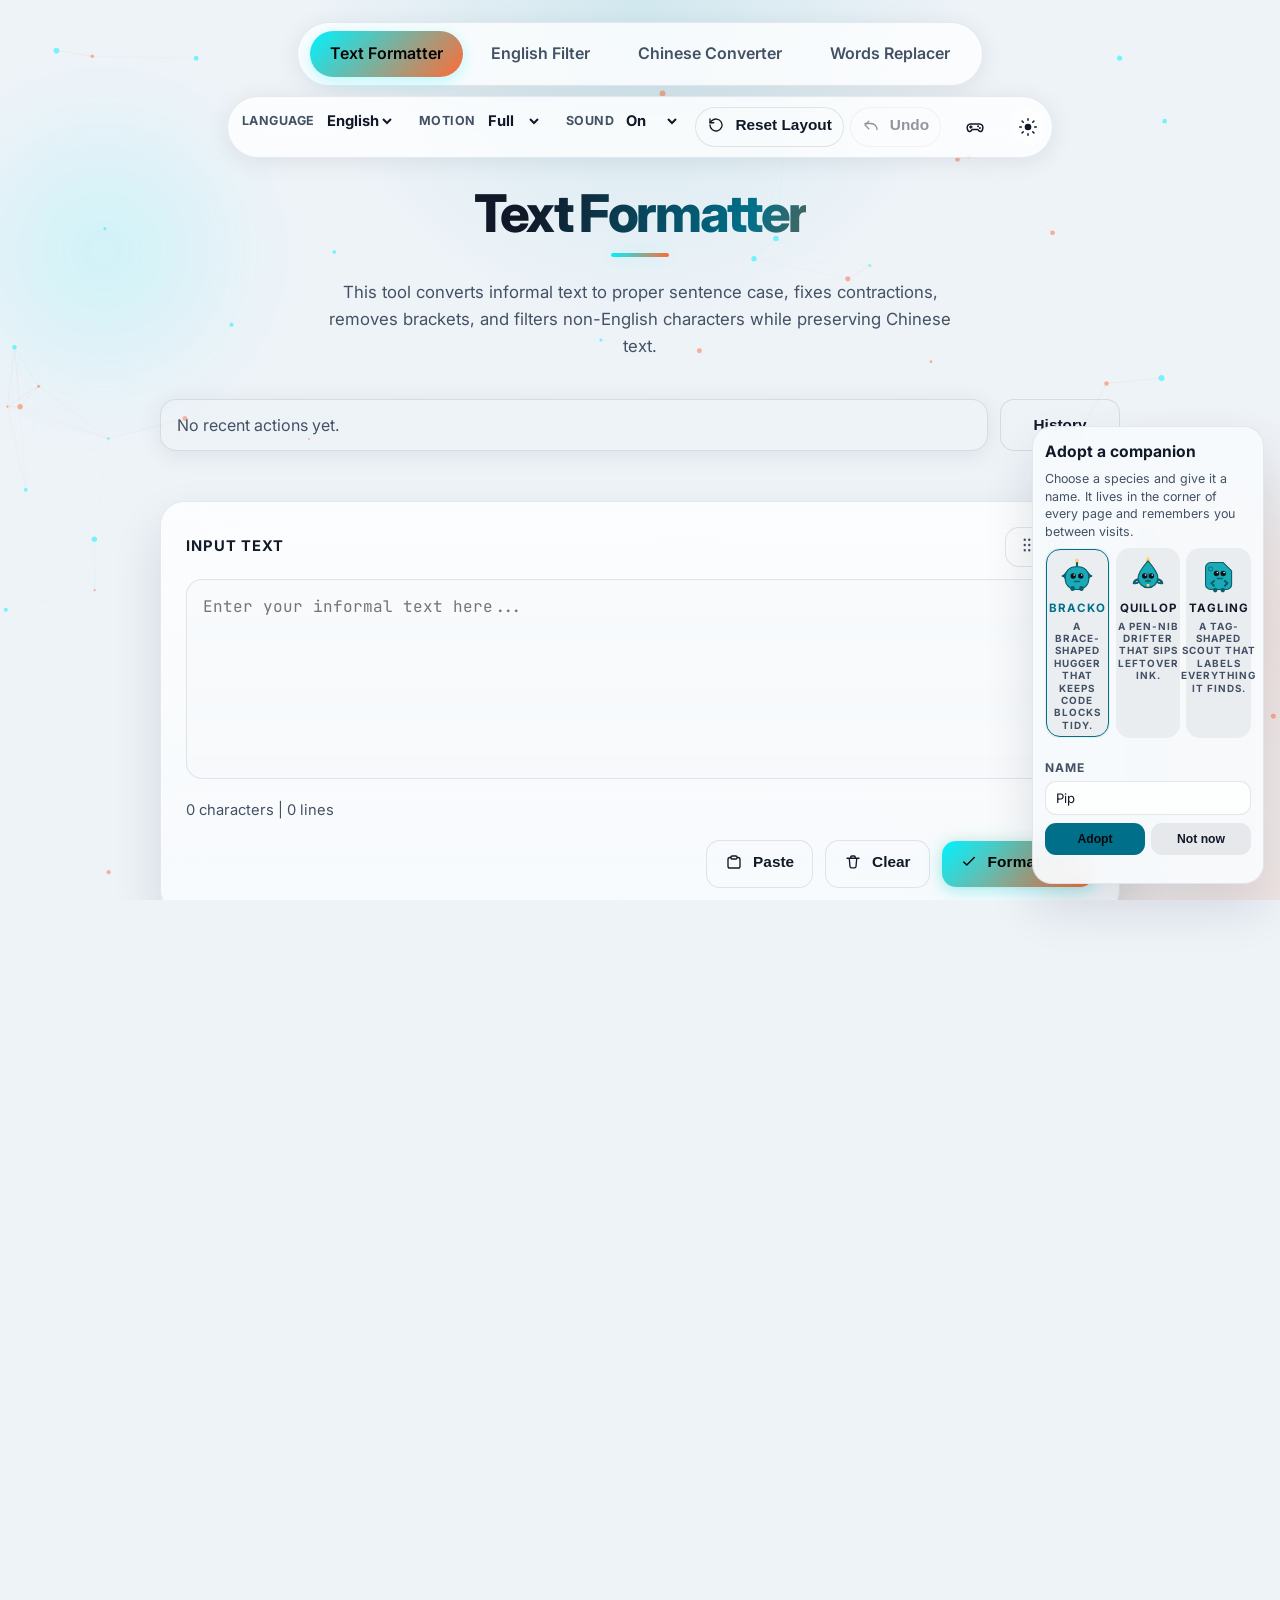
==== commit 8c82c709: "Update games and gate-snippets tooling; ignore sites/ build output" ====
--- a/index.html
+++ b/index.html
@@ -30,15 +30,15 @@
     <link rel="preconnect" href="https://fonts.googleapis.com">
     <link rel="preconnect" href="https://fonts.gstatic.com" crossorigin>
     <link href="https://fonts.googleapis.com/css2?family=Inter:wght@400;500;600;700;800&family=JetBrains+Mono:wght@400;500&display=swap" rel="stylesheet">
-    <link rel="stylesheet" href="assets/styles/base.css?v=82">
-    <link rel="stylesheet" href="assets/styles/games.css?v=82">
-    <link rel="stylesheet" href="assets/styles/game-presentation.css?v=82">
-    <link rel="stylesheet" href="assets/styles/love-deepspace-release.css?v=82">
-    <link rel="stylesheet" href="assets/styles/love-deepspace-starpath.css?v=82">
-    <link rel="stylesheet" href="assets/styles/love-deepspace-mosaic.css?v=82">
-    <link rel="stylesheet" href="assets/styles/love-deepspace-bouquet.css?v=82">
-    <link rel="stylesheet" href="assets/styles/love-deepspace-expedition.css?v=82">
-    <link rel="stylesheet" href="assets/styles/pet.css?v=82">
+    <link rel="stylesheet" href="assets/styles/base.css?v=85">
+    <link rel="stylesheet" href="assets/styles/games.css?v=85">
+    <link rel="stylesheet" href="assets/styles/game-presentation.css?v=85">
+    <link rel="stylesheet" href="assets/styles/love-deepspace-release.css?v=85">
+    <link rel="stylesheet" href="assets/styles/love-deepspace-starpath.css?v=85">
+    <link rel="stylesheet" href="assets/styles/love-deepspace-mosaic.css?v=85">
+    <link rel="stylesheet" href="assets/styles/love-deepspace-bouquet.css?v=85">
+    <link rel="stylesheet" href="assets/styles/love-deepspace-expedition.css?v=85">
+    <link rel="stylesheet" href="assets/styles/pet.css?v=85">
 </head>
 <body>
     <div class="topbar" role="banner">
@@ -1576,131 +1576,131 @@
         </div>
     </div>
 
-    <script src="assets/app/i18n.js?v=82"></script>
-    <script src="assets/app/core.js?v=82"></script>
-    <script src="assets/app/tools.js?v=82"></script>
-    <script src="assets/app/pet-data.js?v=82"></script>
-    <script src="assets/app/pet-state.js?v=82"></script>
-    <script src="assets/app/pet-life.js?v=82"></script>
-    <script src="assets/app/pet-art.js?v=82"></script>
-    <script src="assets/app/pet-dom.js?v=82"></script>
-    <script src="assets/app/pet-render.js?v=82"></script>
-    <script src="assets/app/pet-games.js?v=82"></script>
-    <script src="assets/app/pet.js?v=82"></script>
-    <script src="assets/app/game-campaign.js?v=82"></script>
-    <script src="assets/app/game-fx.js?v=82"></script>
-    <script src="assets/app/game-art.js?v=82"></script>
-    <script src="assets/app/game-world.js?v=82"></script>
-    <script src="assets/app/game-presentation.js?v=82"></script>
-    <script src="assets/app/game-registry.js?v=82"></script>
-    <script src="assets/app/game-elements-core.js?v=82"></script>
-    <script src="assets/app/game-elements.js?v=82"></script>
-    <script src="assets/app/game-typing.js?v=82"></script>
-    <script src="assets/app/game-memory.js?v=82"></script>
-    <script src="assets/app/game-2048.js?v=82"></script>
-    <script src="assets/app/game-reflex.js?v=82"></script>
-    <script src="assets/app/game-caret-dash.js?v=82"></script>
-    <script src="assets/app/game-spot-diff.js?v=82"></script>
-    <script src="assets/app/game-plumber.js?v=82"></script>
-    <script src="assets/app/game-stack.js?v=82"></script>
-    <script src="assets/app/game-color-code.js?v=82"></script>
-    <script src="assets/app/game-breakout.js?v=82"></script>
-    <script src="assets/app/game-ember-dice.js?v=82"></script>
-    <script src="assets/app/game-snake.js?v=82"></script>
-    <script src="assets/app/game-lights.js?v=82"></script>
-    <script src="assets/app/game-mines.js?v=82"></script>
-    <script src="assets/app/game-gomoku.js?v=82"></script>
-    <script src="assets/app/game-traffic.js?v=82"></script>
-    <script src="assets/app/game-vault.js?v=82"></script>
-    <script src="assets/app/game-glyph-blocks.js?v=82"></script>
-    <script src="assets/app/game-ink-cascade.js?v=82"></script>
-    <script src="assets/app/game-ink-beat.js?v=82"></script>
-    <script src="assets/app/game-bubble-ink.js?v=82"></script>
-    <script src="assets/app/game-glyph-echo.js?v=82"></script>
-    <script src="assets/app/game-ink-slash.js?v=82"></script>
-    <script src="assets/app/game-peg-splash.js?v=82"></script>
-    <script src="assets/app/game-glyph-raid.js?v=82"></script>
-    <script src="assets/app/game-glyph-leap.js?v=82"></script>
-    <script src="assets/app/game-aurora-flow.js?v=82"></script>
-    <script src="assets/app/game-comet-golf.js?v=82"></script>
-    <script src="assets/app/game-prism-path.js?v=82"></script>
-    <script src="assets/app/game-starfall.js?v=82"></script>
-    <script src="assets/app/game-ink-sort.js?v=82"></script>
-    <script src="assets/app/game-glyph-crossing.js?v=82"></script>
-    <script src="assets/app/game-glyph-pusher.js?v=82"></script>
-    <script src="assets/app/game-glyph-net.js?v=82"></script>
-    <script src="assets/app/game-glyph-sketch.js?v=82"></script>
-    <script src="assets/app/game-glyph-fifteen.js?v=82"></script>
-    <script src="assets/app/game-glyph-sudoku.js?v=82"></script>
-    <script src="assets/app/game-glyph-reversi.js?v=82"></script>
-    <script src="assets/app/game-glyph-glide.js?v=82"></script>
-    <script src="assets/app/game-glyph-four.js?v=82"></script>
-    <script src="assets/app/game-ember-sticks.js?v=82"></script>
-    <script src="assets/app/game-kalah-row.js?v=82"></script>
-    <script src="assets/app/game-blackjack.js?v=82"></script>
-    <script src="assets/app/game-roof-garden.js?v=82"></script>
-    <script src="assets/app/game-republic-quiz.js?v=82"></script>
-    <script src="assets/app/game-glyph-dots.js?v=82"></script>
-        <script src="assets/app/game-glyph-fleet.js?v=82"></script>
-    <script src="assets/app/game-glyph-tower.js?v=82"></script>
-    <script src="assets/app/game-rooftop-radio.js?v=82"></script>
-    <script src="assets/app/game-clockwork-dispatch.js?v=82"></script>
-    <script src="assets/app/game-dream-orchestra.js?v=82"></script>
-    <script src="assets/app/game-echo-cartographer.js?v=82"></script>
-    <script src="assets/app/game-ember-delve.js?v=82"></script>
-    <script src="assets/app/game-lantern-heist.js?v=82"></script>
-    <script src="assets/app/game-moon-market.js?v=82"></script>
-    <script src="assets/app/game-neon-drift.js?v=82"></script>
-    <script src="assets/app/game-whisper-deck.js?v=82"></script>
-    <script src="assets/app/game-circuit-scribe.js?v=82"></script>
-    <script src="assets/app/game-glyph-bastion.js?v=82"></script>
-    <script src="assets/app/game-lantern-fishing.js?v=82"></script>
-    <script src="assets/app/game-loopwright.js?v=82"></script>
-    <script src="assets/app/game-coral-architect.js?v=82"></script>
-    <script src="assets/app/game-archive-escape.js?v=82"></script>
-    <script src="assets/app/game-pocket-detective.js?v=82"></script>
-    <script src="assets/app/game-shadow-fold.js?v=82"></script>
-    <script src="assets/app/game-microbe-lab.js?v=82"></script>
-    <script src="assets/app/game-paper-bridge.js?v=82"></script>
-    <script src="assets/app/game-weather-loom.js?v=82"></script>
-    <script src="assets/app/game-blind-sculptor.js?v=82"></script>
-    <script src="assets/app/game-courtroom-of-animals.js?v=82"></script>
-    <script src="assets/app/game-gravity-badminton.js?v=82"></script>
-    <script src="assets/app/game-kitchen-relay.js?v=82"></script>
-    <script src="assets/app/game-morse-rescue.js?v=82"></script>
-    <script src="assets/app/game-rule-thieves.js?v=82"></script>
-    <script src="assets/app/game-tiny-wrestlers.js?v=82"></script>
-    <script src="assets/app/game-auction-dungeon.js?v=82"></script>
-    <script src="assets/app/game-counterfeit-museum.js?v=82"></script>
-    <script src="assets/app/game-crosswind-kites.js?v=82"></script>
-    <script src="assets/app/game-paradox-post.js?v=82"></script>
-    <script src="assets/app/game-pocket-photographer.js?v=82"></script>
-    <script src="assets/app/game-switchboard-duo.js?v=82"></script>
-    <script src="assets/app/game-tether-salvage.js?v=82"></script>
-    <script src="assets/app/game-tiny-blacksmith.js?v=82"></script>
-    <script src="assets/app/game-whale-parliament.js?v=82"></script>
-    <script src="assets/app/game-borrowed-bodies.js?v=82"></script>
-    <script src="assets/app/game-deep-freeze.js?v=82"></script>
-    <script src="assets/app/game-shadow-puppeteer.js?v=82"></script>
-    <script src="assets/app/game-one-minute-mayor.js?v=82"></script>
-    <script src="assets/app/game-lost-language.js?v=82"></script>
-    <script src="assets/app/game-ocean-archaeologist.js?v=82"></script>
-    <script src="assets/app/game-pinball-courier.js?v=82"></script>
-    <script src="assets/app/game-tea-house.js?v=82"></script>
-    <script src="assets/app/love-deepspace-combat.js?v=82"></script>
-    <script src="assets/app/love-deepspace-home.js?v=82"></script>
-    <script src="assets/app/love-deepspace-release.js?v=82"></script>
-    <script src="assets/app/love-deepspace-starpath.js?v=82"></script>
-    <script src="assets/app/love-deepspace-mosaic.js?v=82"></script>
-    <script src="assets/app/love-deepspace-bouquet.js?v=82"></script>
-    <script src="assets/app/love-deepspace-expedition.js?v=82"></script>
-    <script src="assets/app/love-deepspace-dates.js?v=82"></script>
-    <script src="assets/app/game-love-deepspace.js?v=82"></script>
-    <script src="assets/app/game-hue-hunter.js?v=82"></script>
-    <script src="assets/app/game-snapshot-sleuth.js?v=82"></script>
-    <script src="assets/app/game-double-take.js?v=82"></script>
-    <script src="assets/app/game-item-quest.js?v=82"></script>
-<script src="assets/app/game-guide.js?v=82"></script>
-    <script src="assets/app/main.js?v=82"></script>
+    <script src="assets/app/i18n.js?v=85"></script>
+    <script src="assets/app/core.js?v=85"></script>
+    <script src="assets/app/tools.js?v=85"></script>
+    <script src="assets/app/pet-data.js?v=85"></script>
+    <script src="assets/app/pet-state.js?v=85"></script>
+    <script src="assets/app/pet-life.js?v=85"></script>
+    <script src="assets/app/pet-art.js?v=85"></script>
+    <script src="assets/app/pet-dom.js?v=85"></script>
+    <script src="assets/app/pet-render.js?v=85"></script>
+    <script src="assets/app/pet-games.js?v=85"></script>
+    <script src="assets/app/pet.js?v=85"></script>
+    <script src="assets/app/game-campaign.js?v=85"></script>
+    <script src="assets/app/game-fx.js?v=85"></script>
+    <script src="assets/app/game-art.js?v=85"></script>
+    <script src="assets/app/game-world.js?v=85"></script>
+    <script src="assets/app/game-presentation.js?v=85"></script>
+    <script src="assets/app/game-registry.js?v=85"></script>
+    <script src="assets/app/game-elements-core.js?v=85"></script>
+    <script src="assets/app/game-elements.js?v=85"></script>
+    <script src="assets/app/game-typing.js?v=85"></script>
+    <script src="assets/app/game-memory.js?v=85"></script>
+    <script src="assets/app/game-2048.js?v=85"></script>
+    <script src="assets/app/game-reflex.js?v=85"></script>
+    <script src="assets/app/game-caret-dash.js?v=85"></script>
+    <script src="assets/app/game-spot-diff.js?v=85"></script>
+    <script src="assets/app/game-plumber.js?v=85"></script>
+    <script src="assets/app/game-stack.js?v=85"></script>
+    <script src="assets/app/game-color-code.js?v=85"></script>
+    <script src="assets/app/game-breakout.js?v=85"></script>
+    <script src="assets/app/game-ember-dice.js?v=85"></script>
+    <script src="assets/app/game-snake.js?v=85"></script>
+    <script src="assets/app/game-lights.js?v=85"></script>
+    <script src="assets/app/game-mines.js?v=85"></script>
+    <script src="assets/app/game-gomoku.js?v=85"></script>
+    <script src="assets/app/game-traffic.js?v=85"></script>
+    <script src="assets/app/game-vault.js?v=85"></script>
+    <script src="assets/app/game-glyph-blocks.js?v=85"></script>
+    <script src="assets/app/game-ink-cascade.js?v=85"></script>
+    <script src="assets/app/game-ink-beat.js?v=85"></script>
+    <script src="assets/app/game-bubble-ink.js?v=85"></script>
+    <script src="assets/app/game-glyph-echo.js?v=85"></script>
+    <script src="assets/app/game-ink-slash.js?v=85"></script>
+    <script src="assets/app/game-peg-splash.js?v=85"></script>
+    <script src="assets/app/game-glyph-raid.js?v=85"></script>
+    <script src="assets/app/game-glyph-leap.js?v=85"></script>
+    <script src="assets/app/game-aurora-flow.js?v=85"></script>
+    <script src="assets/app/game-comet-golf.js?v=85"></script>
+    <script src="assets/app/game-prism-path.js?v=85"></script>
+    <script src="assets/app/game-starfall.js?v=85"></script>
+    <script src="assets/app/game-ink-sort.js?v=85"></script>
+    <script src="assets/app/game-glyph-crossing.js?v=85"></script>
+    <script src="assets/app/game-glyph-pusher.js?v=85"></script>
+    <script src="assets/app/game-glyph-net.js?v=85"></script>
+    <script src="assets/app/game-glyph-sketch.js?v=85"></script>
+    <script src="assets/app/game-glyph-fifteen.js?v=85"></script>
+    <script src="assets/app/game-glyph-sudoku.js?v=85"></script>
+    <script src="assets/app/game-glyph-reversi.js?v=85"></script>
+    <script src="assets/app/game-glyph-glide.js?v=85"></script>
+    <script src="assets/app/game-glyph-four.js?v=85"></script>
+    <script src="assets/app/game-ember-sticks.js?v=85"></script>
+    <script src="assets/app/game-kalah-row.js?v=85"></script>
+    <script src="assets/app/game-blackjack.js?v=85"></script>
+    <script src="assets/app/game-roof-garden.js?v=85"></script>
+    <script src="assets/app/game-republic-quiz.js?v=85"></script>
+    <script src="assets/app/game-glyph-dots.js?v=85"></script>
+        <script src="assets/app/game-glyph-fleet.js?v=85"></script>
+    <script src="assets/app/game-glyph-tower.js?v=85"></script>
+    <script src="assets/app/game-rooftop-radio.js?v=85"></script>
+    <script src="assets/app/game-clockwork-dispatch.js?v=85"></script>
+    <script src="assets/app/game-dream-orchestra.js?v=85"></script>
+    <script src="assets/app/game-echo-cartographer.js?v=85"></script>
+    <script src="assets/app/game-ember-delve.js?v=85"></script>
+    <script src="assets/app/game-lantern-heist.js?v=85"></script>
+    <script src="assets/app/game-moon-market.js?v=85"></script>
+    <script src="assets/app/game-neon-drift.js?v=85"></script>
+    <script src="assets/app/game-whisper-deck.js?v=85"></script>
+    <script src="assets/app/game-circuit-scribe.js?v=85"></script>
+    <script src="assets/app/game-glyph-bastion.js?v=85"></script>
+    <script src="assets/app/game-lantern-fishing.js?v=85"></script>
+    <script src="assets/app/game-loopwright.js?v=85"></script>
+    <script src="assets/app/game-coral-architect.js?v=85"></script>
+    <script src="assets/app/game-archive-escape.js?v=85"></script>
+    <script src="assets/app/game-pocket-detective.js?v=85"></script>
+    <script src="assets/app/game-shadow-fold.js?v=85"></script>
+    <script src="assets/app/game-microbe-lab.js?v=85"></script>
+    <script src="assets/app/game-paper-bridge.js?v=85"></script>
+    <script src="assets/app/game-weather-loom.js?v=85"></script>
+    <script src="assets/app/game-blind-sculptor.js?v=85"></script>
+    <script src="assets/app/game-courtroom-of-animals.js?v=85"></script>
+    <script src="assets/app/game-gravity-badminton.js?v=85"></script>
+    <script src="assets/app/game-kitchen-relay.js?v=85"></script>
+    <script src="assets/app/game-morse-rescue.js?v=85"></script>
+    <script src="assets/app/game-rule-thieves.js?v=85"></script>
+    <script src="assets/app/game-tiny-wrestlers.js?v=85"></script>
+    <script src="assets/app/game-auction-dungeon.js?v=85"></script>
+    <script src="assets/app/game-counterfeit-museum.js?v=85"></script>
+    <script src="assets/app/game-crosswind-kites.js?v=85"></script>
+    <script src="assets/app/game-paradox-post.js?v=85"></script>
+    <script src="assets/app/game-pocket-photographer.js?v=85"></script>
+    <script src="assets/app/game-switchboard-duo.js?v=85"></script>
+    <script src="assets/app/game-tether-salvage.js?v=85"></script>
+    <script src="assets/app/game-tiny-blacksmith.js?v=85"></script>
+    <script src="assets/app/game-whale-parliament.js?v=85"></script>
+    <script src="assets/app/game-borrowed-bodies.js?v=85"></script>
+    <script src="assets/app/game-deep-freeze.js?v=85"></script>
+    <script src="assets/app/game-shadow-puppeteer.js?v=85"></script>
+    <script src="assets/app/game-one-minute-mayor.js?v=85"></script>
+    <script src="assets/app/game-lost-language.js?v=85"></script>
+    <script src="assets/app/game-ocean-archaeologist.js?v=85"></script>
+    <script src="assets/app/game-pinball-courier.js?v=85"></script>
+    <script src="assets/app/game-tea-house.js?v=85"></script>
+    <script src="assets/app/love-deepspace-combat.js?v=85"></script>
+    <script src="assets/app/love-deepspace-home.js?v=85"></script>
+    <script src="assets/app/love-deepspace-release.js?v=85"></script>
+    <script src="assets/app/love-deepspace-starpath.js?v=85"></script>
+    <script src="assets/app/love-deepspace-mosaic.js?v=85"></script>
+    <script src="assets/app/love-deepspace-bouquet.js?v=85"></script>
+    <script src="assets/app/love-deepspace-expedition.js?v=85"></script>
+    <script src="assets/app/love-deepspace-dates.js?v=85"></script>
+    <script src="assets/app/game-love-deepspace.js?v=85"></script>
+    <script src="assets/app/game-hue-hunter.js?v=85"></script>
+    <script src="assets/app/game-snapshot-sleuth.js?v=85"></script>
+    <script src="assets/app/game-double-take.js?v=85"></script>
+    <script src="assets/app/game-item-quest.js?v=85"></script>
+<script src="assets/app/game-guide.js?v=85"></script>
+    <script src="assets/app/main.js?v=85"></script>
 </body>
 </html>
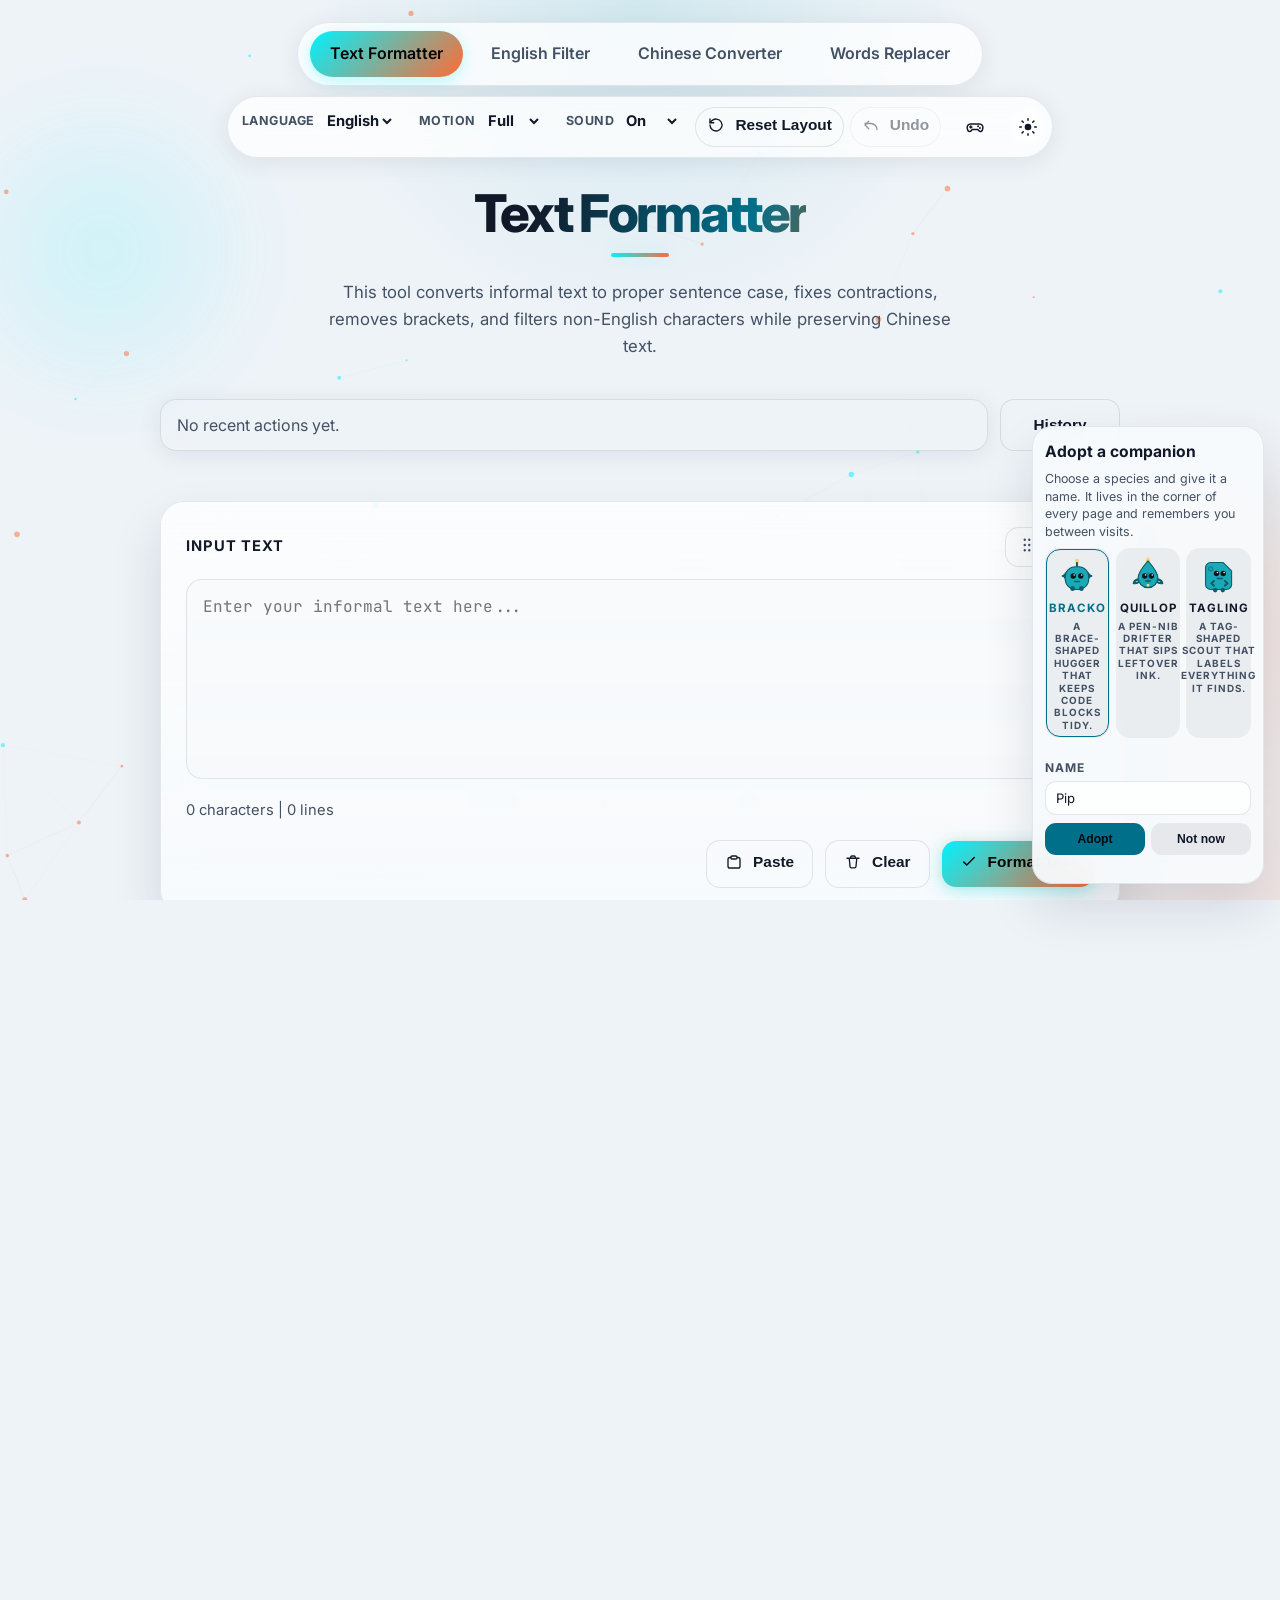
==== commit 8affa243: "Update full game suite, i18n/pages, gate-snippets and forge/verify tools; add love-deepspace-duet" ====
--- a/index.html
+++ b/index.html
@@ -30,15 +30,16 @@
     <link rel="preconnect" href="https://fonts.googleapis.com">
     <link rel="preconnect" href="https://fonts.gstatic.com" crossorigin>
     <link href="https://fonts.googleapis.com/css2?family=Inter:wght@400;500;600;700;800&family=JetBrains+Mono:wght@400;500&display=swap" rel="stylesheet">
-    <link rel="stylesheet" href="assets/styles/base.css?v=85">
-    <link rel="stylesheet" href="assets/styles/games.css?v=85">
-    <link rel="stylesheet" href="assets/styles/game-presentation.css?v=85">
-    <link rel="stylesheet" href="assets/styles/love-deepspace-release.css?v=85">
-    <link rel="stylesheet" href="assets/styles/love-deepspace-starpath.css?v=85">
-    <link rel="stylesheet" href="assets/styles/love-deepspace-mosaic.css?v=85">
-    <link rel="stylesheet" href="assets/styles/love-deepspace-bouquet.css?v=85">
-    <link rel="stylesheet" href="assets/styles/love-deepspace-expedition.css?v=85">
-    <link rel="stylesheet" href="assets/styles/pet.css?v=85">
+    <link rel="stylesheet" href="assets/styles/base.css?v=90">
+    <link rel="stylesheet" href="assets/styles/games.css?v=90">
+    <link rel="stylesheet" href="assets/styles/game-presentation.css?v=90">
+    <link rel="stylesheet" href="assets/styles/love-deepspace-release.css?v=90">
+    <link rel="stylesheet" href="assets/styles/love-deepspace-starpath.css?v=90">
+    <link rel="stylesheet" href="assets/styles/love-deepspace-mosaic.css?v=90">
+    <link rel="stylesheet" href="assets/styles/love-deepspace-bouquet.css?v=90">
+    <link rel="stylesheet" href="assets/styles/love-deepspace-expedition.css?v=90">
+    <link rel="stylesheet" href="assets/styles/love-deepspace-duet.css?v=90">
+    <link rel="stylesheet" href="assets/styles/pet.css?v=90">
 </head>
 <body>
     <div class="topbar" role="banner">
@@ -1576,131 +1577,132 @@
         </div>
     </div>
 
-    <script src="assets/app/i18n.js?v=85"></script>
-    <script src="assets/app/core.js?v=85"></script>
-    <script src="assets/app/tools.js?v=85"></script>
-    <script src="assets/app/pet-data.js?v=85"></script>
-    <script src="assets/app/pet-state.js?v=85"></script>
-    <script src="assets/app/pet-life.js?v=85"></script>
-    <script src="assets/app/pet-art.js?v=85"></script>
-    <script src="assets/app/pet-dom.js?v=85"></script>
-    <script src="assets/app/pet-render.js?v=85"></script>
-    <script src="assets/app/pet-games.js?v=85"></script>
-    <script src="assets/app/pet.js?v=85"></script>
-    <script src="assets/app/game-campaign.js?v=85"></script>
-    <script src="assets/app/game-fx.js?v=85"></script>
-    <script src="assets/app/game-art.js?v=85"></script>
-    <script src="assets/app/game-world.js?v=85"></script>
-    <script src="assets/app/game-presentation.js?v=85"></script>
-    <script src="assets/app/game-registry.js?v=85"></script>
-    <script src="assets/app/game-elements-core.js?v=85"></script>
-    <script src="assets/app/game-elements.js?v=85"></script>
-    <script src="assets/app/game-typing.js?v=85"></script>
-    <script src="assets/app/game-memory.js?v=85"></script>
-    <script src="assets/app/game-2048.js?v=85"></script>
-    <script src="assets/app/game-reflex.js?v=85"></script>
-    <script src="assets/app/game-caret-dash.js?v=85"></script>
-    <script src="assets/app/game-spot-diff.js?v=85"></script>
-    <script src="assets/app/game-plumber.js?v=85"></script>
-    <script src="assets/app/game-stack.js?v=85"></script>
-    <script src="assets/app/game-color-code.js?v=85"></script>
-    <script src="assets/app/game-breakout.js?v=85"></script>
-    <script src="assets/app/game-ember-dice.js?v=85"></script>
-    <script src="assets/app/game-snake.js?v=85"></script>
-    <script src="assets/app/game-lights.js?v=85"></script>
-    <script src="assets/app/game-mines.js?v=85"></script>
-    <script src="assets/app/game-gomoku.js?v=85"></script>
-    <script src="assets/app/game-traffic.js?v=85"></script>
-    <script src="assets/app/game-vault.js?v=85"></script>
-    <script src="assets/app/game-glyph-blocks.js?v=85"></script>
-    <script src="assets/app/game-ink-cascade.js?v=85"></script>
-    <script src="assets/app/game-ink-beat.js?v=85"></script>
-    <script src="assets/app/game-bubble-ink.js?v=85"></script>
-    <script src="assets/app/game-glyph-echo.js?v=85"></script>
-    <script src="assets/app/game-ink-slash.js?v=85"></script>
-    <script src="assets/app/game-peg-splash.js?v=85"></script>
-    <script src="assets/app/game-glyph-raid.js?v=85"></script>
-    <script src="assets/app/game-glyph-leap.js?v=85"></script>
-    <script src="assets/app/game-aurora-flow.js?v=85"></script>
-    <script src="assets/app/game-comet-golf.js?v=85"></script>
-    <script src="assets/app/game-prism-path.js?v=85"></script>
-    <script src="assets/app/game-starfall.js?v=85"></script>
-    <script src="assets/app/game-ink-sort.js?v=85"></script>
-    <script src="assets/app/game-glyph-crossing.js?v=85"></script>
-    <script src="assets/app/game-glyph-pusher.js?v=85"></script>
-    <script src="assets/app/game-glyph-net.js?v=85"></script>
-    <script src="assets/app/game-glyph-sketch.js?v=85"></script>
-    <script src="assets/app/game-glyph-fifteen.js?v=85"></script>
-    <script src="assets/app/game-glyph-sudoku.js?v=85"></script>
-    <script src="assets/app/game-glyph-reversi.js?v=85"></script>
-    <script src="assets/app/game-glyph-glide.js?v=85"></script>
-    <script src="assets/app/game-glyph-four.js?v=85"></script>
-    <script src="assets/app/game-ember-sticks.js?v=85"></script>
-    <script src="assets/app/game-kalah-row.js?v=85"></script>
-    <script src="assets/app/game-blackjack.js?v=85"></script>
-    <script src="assets/app/game-roof-garden.js?v=85"></script>
-    <script src="assets/app/game-republic-quiz.js?v=85"></script>
-    <script src="assets/app/game-glyph-dots.js?v=85"></script>
-        <script src="assets/app/game-glyph-fleet.js?v=85"></script>
-    <script src="assets/app/game-glyph-tower.js?v=85"></script>
-    <script src="assets/app/game-rooftop-radio.js?v=85"></script>
-    <script src="assets/app/game-clockwork-dispatch.js?v=85"></script>
-    <script src="assets/app/game-dream-orchestra.js?v=85"></script>
-    <script src="assets/app/game-echo-cartographer.js?v=85"></script>
-    <script src="assets/app/game-ember-delve.js?v=85"></script>
-    <script src="assets/app/game-lantern-heist.js?v=85"></script>
-    <script src="assets/app/game-moon-market.js?v=85"></script>
-    <script src="assets/app/game-neon-drift.js?v=85"></script>
-    <script src="assets/app/game-whisper-deck.js?v=85"></script>
-    <script src="assets/app/game-circuit-scribe.js?v=85"></script>
-    <script src="assets/app/game-glyph-bastion.js?v=85"></script>
-    <script src="assets/app/game-lantern-fishing.js?v=85"></script>
-    <script src="assets/app/game-loopwright.js?v=85"></script>
-    <script src="assets/app/game-coral-architect.js?v=85"></script>
-    <script src="assets/app/game-archive-escape.js?v=85"></script>
-    <script src="assets/app/game-pocket-detective.js?v=85"></script>
-    <script src="assets/app/game-shadow-fold.js?v=85"></script>
-    <script src="assets/app/game-microbe-lab.js?v=85"></script>
-    <script src="assets/app/game-paper-bridge.js?v=85"></script>
-    <script src="assets/app/game-weather-loom.js?v=85"></script>
-    <script src="assets/app/game-blind-sculptor.js?v=85"></script>
-    <script src="assets/app/game-courtroom-of-animals.js?v=85"></script>
-    <script src="assets/app/game-gravity-badminton.js?v=85"></script>
-    <script src="assets/app/game-kitchen-relay.js?v=85"></script>
-    <script src="assets/app/game-morse-rescue.js?v=85"></script>
-    <script src="assets/app/game-rule-thieves.js?v=85"></script>
-    <script src="assets/app/game-tiny-wrestlers.js?v=85"></script>
-    <script src="assets/app/game-auction-dungeon.js?v=85"></script>
-    <script src="assets/app/game-counterfeit-museum.js?v=85"></script>
-    <script src="assets/app/game-crosswind-kites.js?v=85"></script>
-    <script src="assets/app/game-paradox-post.js?v=85"></script>
-    <script src="assets/app/game-pocket-photographer.js?v=85"></script>
-    <script src="assets/app/game-switchboard-duo.js?v=85"></script>
-    <script src="assets/app/game-tether-salvage.js?v=85"></script>
-    <script src="assets/app/game-tiny-blacksmith.js?v=85"></script>
-    <script src="assets/app/game-whale-parliament.js?v=85"></script>
-    <script src="assets/app/game-borrowed-bodies.js?v=85"></script>
-    <script src="assets/app/game-deep-freeze.js?v=85"></script>
-    <script src="assets/app/game-shadow-puppeteer.js?v=85"></script>
-    <script src="assets/app/game-one-minute-mayor.js?v=85"></script>
-    <script src="assets/app/game-lost-language.js?v=85"></script>
-    <script src="assets/app/game-ocean-archaeologist.js?v=85"></script>
-    <script src="assets/app/game-pinball-courier.js?v=85"></script>
-    <script src="assets/app/game-tea-house.js?v=85"></script>
-    <script src="assets/app/love-deepspace-combat.js?v=85"></script>
-    <script src="assets/app/love-deepspace-home.js?v=85"></script>
-    <script src="assets/app/love-deepspace-release.js?v=85"></script>
-    <script src="assets/app/love-deepspace-starpath.js?v=85"></script>
-    <script src="assets/app/love-deepspace-mosaic.js?v=85"></script>
-    <script src="assets/app/love-deepspace-bouquet.js?v=85"></script>
-    <script src="assets/app/love-deepspace-expedition.js?v=85"></script>
-    <script src="assets/app/love-deepspace-dates.js?v=85"></script>
-    <script src="assets/app/game-love-deepspace.js?v=85"></script>
-    <script src="assets/app/game-hue-hunter.js?v=85"></script>
-    <script src="assets/app/game-snapshot-sleuth.js?v=85"></script>
-    <script src="assets/app/game-double-take.js?v=85"></script>
-    <script src="assets/app/game-item-quest.js?v=85"></script>
-<script src="assets/app/game-guide.js?v=85"></script>
-    <script src="assets/app/main.js?v=85"></script>
+    <script src="assets/app/i18n.js?v=90"></script>
+    <script src="assets/app/core.js?v=90"></script>
+    <script src="assets/app/tools.js?v=90"></script>
+    <script src="assets/app/pet-data.js?v=90"></script>
+    <script src="assets/app/pet-state.js?v=90"></script>
+    <script src="assets/app/pet-life.js?v=90"></script>
+    <script src="assets/app/pet-art.js?v=90"></script>
+    <script src="assets/app/pet-dom.js?v=90"></script>
+    <script src="assets/app/pet-render.js?v=90"></script>
+    <script src="assets/app/pet-games.js?v=90"></script>
+    <script src="assets/app/pet.js?v=90"></script>
+    <script src="assets/app/game-campaign.js?v=90"></script>
+    <script src="assets/app/game-fx.js?v=90"></script>
+    <script src="assets/app/game-art.js?v=90"></script>
+    <script src="assets/app/game-world.js?v=90"></script>
+    <script src="assets/app/game-presentation.js?v=90"></script>
+    <script src="assets/app/game-registry.js?v=90"></script>
+    <script src="assets/app/game-elements-core.js?v=90"></script>
+    <script src="assets/app/game-elements.js?v=90"></script>
+    <script src="assets/app/game-typing.js?v=90"></script>
+    <script src="assets/app/game-memory.js?v=90"></script>
+    <script src="assets/app/game-2048.js?v=90"></script>
+    <script src="assets/app/game-reflex.js?v=90"></script>
+    <script src="assets/app/game-caret-dash.js?v=90"></script>
+    <script src="assets/app/game-spot-diff.js?v=90"></script>
+    <script src="assets/app/game-plumber.js?v=90"></script>
+    <script src="assets/app/game-stack.js?v=90"></script>
+    <script src="assets/app/game-color-code.js?v=90"></script>
+    <script src="assets/app/game-breakout.js?v=90"></script>
+    <script src="assets/app/game-ember-dice.js?v=90"></script>
+    <script src="assets/app/game-snake.js?v=90"></script>
+    <script src="assets/app/game-lights.js?v=90"></script>
+    <script src="assets/app/game-mines.js?v=90"></script>
+    <script src="assets/app/game-gomoku.js?v=90"></script>
+    <script src="assets/app/game-traffic.js?v=90"></script>
+    <script src="assets/app/game-vault.js?v=90"></script>
+    <script src="assets/app/game-glyph-blocks.js?v=90"></script>
+    <script src="assets/app/game-ink-cascade.js?v=90"></script>
+    <script src="assets/app/game-ink-beat.js?v=90"></script>
+    <script src="assets/app/game-bubble-ink.js?v=90"></script>
+    <script src="assets/app/game-glyph-echo.js?v=90"></script>
+    <script src="assets/app/game-ink-slash.js?v=90"></script>
+    <script src="assets/app/game-peg-splash.js?v=90"></script>
+    <script src="assets/app/game-glyph-raid.js?v=90"></script>
+    <script src="assets/app/game-glyph-leap.js?v=90"></script>
+    <script src="assets/app/game-aurora-flow.js?v=90"></script>
+    <script src="assets/app/game-comet-golf.js?v=90"></script>
+    <script src="assets/app/game-prism-path.js?v=90"></script>
+    <script src="assets/app/game-starfall.js?v=90"></script>
+    <script src="assets/app/game-ink-sort.js?v=90"></script>
+    <script src="assets/app/game-glyph-crossing.js?v=90"></script>
+    <script src="assets/app/game-glyph-pusher.js?v=90"></script>
+    <script src="assets/app/game-glyph-net.js?v=90"></script>
+    <script src="assets/app/game-glyph-sketch.js?v=90"></script>
+    <script src="assets/app/game-glyph-fifteen.js?v=90"></script>
+    <script src="assets/app/game-glyph-sudoku.js?v=90"></script>
+    <script src="assets/app/game-glyph-reversi.js?v=90"></script>
+    <script src="assets/app/game-glyph-glide.js?v=90"></script>
+    <script src="assets/app/game-glyph-four.js?v=90"></script>
+    <script src="assets/app/game-ember-sticks.js?v=90"></script>
+    <script src="assets/app/game-kalah-row.js?v=90"></script>
+    <script src="assets/app/game-blackjack.js?v=90"></script>
+    <script src="assets/app/game-roof-garden.js?v=90"></script>
+    <script src="assets/app/game-republic-quiz.js?v=90"></script>
+    <script src="assets/app/game-glyph-dots.js?v=90"></script>
+        <script src="assets/app/game-glyph-fleet.js?v=90"></script>
+    <script src="assets/app/game-glyph-tower.js?v=90"></script>
+    <script src="assets/app/game-rooftop-radio.js?v=90"></script>
+    <script src="assets/app/game-clockwork-dispatch.js?v=90"></script>
+    <script src="assets/app/game-dream-orchestra.js?v=90"></script>
+    <script src="assets/app/game-echo-cartographer.js?v=90"></script>
+    <script src="assets/app/game-ember-delve.js?v=90"></script>
+    <script src="assets/app/game-lantern-heist.js?v=90"></script>
+    <script src="assets/app/game-moon-market.js?v=90"></script>
+    <script src="assets/app/game-neon-drift.js?v=90"></script>
+    <script src="assets/app/game-whisper-deck.js?v=90"></script>
+    <script src="assets/app/game-circuit-scribe.js?v=90"></script>
+    <script src="assets/app/game-glyph-bastion.js?v=90"></script>
+    <script src="assets/app/game-lantern-fishing.js?v=90"></script>
+    <script src="assets/app/game-loopwright.js?v=90"></script>
+    <script src="assets/app/game-coral-architect.js?v=90"></script>
+    <script src="assets/app/game-archive-escape.js?v=90"></script>
+    <script src="assets/app/game-pocket-detective.js?v=90"></script>
+    <script src="assets/app/game-shadow-fold.js?v=90"></script>
+    <script src="assets/app/game-microbe-lab.js?v=90"></script>
+    <script src="assets/app/game-paper-bridge.js?v=90"></script>
+    <script src="assets/app/game-weather-loom.js?v=90"></script>
+    <script src="assets/app/game-blind-sculptor.js?v=90"></script>
+    <script src="assets/app/game-courtroom-of-animals.js?v=90"></script>
+    <script src="assets/app/game-gravity-badminton.js?v=90"></script>
+    <script src="assets/app/game-kitchen-relay.js?v=90"></script>
+    <script src="assets/app/game-morse-rescue.js?v=90"></script>
+    <script src="assets/app/game-rule-thieves.js?v=90"></script>
+    <script src="assets/app/game-tiny-wrestlers.js?v=90"></script>
+    <script src="assets/app/game-auction-dungeon.js?v=90"></script>
+    <script src="assets/app/game-counterfeit-museum.js?v=90"></script>
+    <script src="assets/app/game-crosswind-kites.js?v=90"></script>
+    <script src="assets/app/game-paradox-post.js?v=90"></script>
+    <script src="assets/app/game-pocket-photographer.js?v=90"></script>
+    <script src="assets/app/game-switchboard-duo.js?v=90"></script>
+    <script src="assets/app/game-tether-salvage.js?v=90"></script>
+    <script src="assets/app/game-tiny-blacksmith.js?v=90"></script>
+    <script src="assets/app/game-whale-parliament.js?v=90"></script>
+    <script src="assets/app/game-borrowed-bodies.js?v=90"></script>
+    <script src="assets/app/game-deep-freeze.js?v=90"></script>
+    <script src="assets/app/game-shadow-puppeteer.js?v=90"></script>
+    <script src="assets/app/game-one-minute-mayor.js?v=90"></script>
+    <script src="assets/app/game-lost-language.js?v=90"></script>
+    <script src="assets/app/game-ocean-archaeologist.js?v=90"></script>
+    <script src="assets/app/game-pinball-courier.js?v=90"></script>
+    <script src="assets/app/game-tea-house.js?v=90"></script>
+    <script src="assets/app/love-deepspace-combat.js?v=90"></script>
+    <script src="assets/app/love-deepspace-home.js?v=90"></script>
+    <script src="assets/app/love-deepspace-release.js?v=90"></script>
+    <script src="assets/app/love-deepspace-starpath.js?v=90"></script>
+    <script src="assets/app/love-deepspace-mosaic.js?v=90"></script>
+    <script src="assets/app/love-deepspace-bouquet.js?v=90"></script>
+    <script src="assets/app/love-deepspace-expedition.js?v=90"></script>
+    <script src="assets/app/love-deepspace-duet.js?v=90"></script>
+    <script src="assets/app/love-deepspace-dates.js?v=90"></script>
+    <script src="assets/app/game-love-deepspace.js?v=90"></script>
+    <script src="assets/app/game-hue-hunter.js?v=90"></script>
+    <script src="assets/app/game-snapshot-sleuth.js?v=90"></script>
+    <script src="assets/app/game-double-take.js?v=90"></script>
+    <script src="assets/app/game-item-quest.js?v=90"></script>
+<script src="assets/app/game-guide.js?v=90"></script>
+    <script src="assets/app/main.js?v=90"></script>
 </body>
 </html>
--- a/assets/styles/games.css
+++ b/assets/styles/games.css
@@ -19388,9 +19388,56 @@
 }
 
 
+/* The zenith and apex tiers go past eleven cells. The gutters hold at six
+ * pixels so the crease buttons keep a usable hit area, and the sheet box
+ * keeps widening so the extra paper stays readable instead of shrinking
+ * every cell toward the stamp size. */
+.shf-sheet[data-side="12"] {
+    grid-template-columns: 1fr 6px 1fr 6px 1fr 6px 1fr 6px 1fr 6px 1fr 6px 1fr 6px 1fr 6px 1fr 6px 1fr 6px 1fr 6px 1fr;
+    grid-template-rows: 1fr 6px 1fr 6px 1fr 6px 1fr 6px 1fr 6px 1fr 6px 1fr 6px 1fr 6px 1fr 6px 1fr 6px 1fr 6px 1fr;
+}
+
+
+.shf-sheet[data-side="13"] {
+    grid-template-columns: 1fr 6px 1fr 6px 1fr 6px 1fr 6px 1fr 6px 1fr 6px 1fr 6px 1fr 6px 1fr 6px 1fr 6px 1fr 6px 1fr 6px 1fr;
+    grid-template-rows: 1fr 6px 1fr 6px 1fr 6px 1fr 6px 1fr 6px 1fr 6px 1fr 6px 1fr 6px 1fr 6px 1fr 6px 1fr 6px 1fr 6px 1fr;
+}
+
+
+.shf-sheet[data-side="14"] {
+    grid-template-columns: 1fr 6px 1fr 6px 1fr 6px 1fr 6px 1fr 6px 1fr 6px 1fr 6px 1fr 6px 1fr 6px 1fr 6px 1fr 6px 1fr 6px 1fr 6px 1fr;
+    grid-template-rows: 1fr 6px 1fr 6px 1fr 6px 1fr 6px 1fr 6px 1fr 6px 1fr 6px 1fr 6px 1fr 6px 1fr 6px 1fr 6px 1fr 6px 1fr 6px 1fr;
+}
+
+
+.shf-sheet[data-side="15"] {
+    grid-template-columns: 1fr 6px 1fr 6px 1fr 6px 1fr 6px 1fr 6px 1fr 6px 1fr 6px 1fr 6px 1fr 6px 1fr 6px 1fr 6px 1fr 6px 1fr 6px 1fr 6px 1fr;
+    grid-template-rows: 1fr 6px 1fr 6px 1fr 6px 1fr 6px 1fr 6px 1fr 6px 1fr 6px 1fr 6px 1fr 6px 1fr 6px 1fr 6px 1fr 6px 1fr 6px 1fr 6px 1fr;
+}
+
+
+.shf-sheet[data-side="16"] {
+    grid-template-columns: 1fr 6px 1fr 6px 1fr 6px 1fr 6px 1fr 6px 1fr 6px 1fr 6px 1fr 6px 1fr 6px 1fr 6px 1fr 6px 1fr 6px 1fr 6px 1fr 6px 1fr 6px 1fr;
+    grid-template-rows: 1fr 6px 1fr 6px 1fr 6px 1fr 6px 1fr 6px 1fr 6px 1fr 6px 1fr 6px 1fr 6px 1fr 6px 1fr 6px 1fr 6px 1fr 6px 1fr 6px 1fr 6px 1fr;
+}
+
+
 .shf-sheetbox[data-side="10"],
 .shf-sheetbox[data-side="11"] {
     max-width: 440px;
+}
+
+
+.shf-sheetbox[data-side="12"],
+.shf-sheetbox[data-side="13"] {
+    max-width: 480px;
+}
+
+
+.shf-sheetbox[data-side="14"],
+.shf-sheetbox[data-side="15"],
+.shf-sheetbox[data-side="16"] {
+    max-width: 520px;
 }
 
 
--- a/assets/styles/love-deepspace-duet.css
+++ b/assets/styles/love-deepspace-duet.css
@@ -0,0 +1,47 @@
+.ldd-duet { --ldd-accent: #b9b4fa; color: var(--text); min-width: 0; }
+.ldd-eyebrow { font-size: .58rem; letter-spacing: .2em; color: var(--ldd-accent); margin: 0 0 7px; }
+.ldd-duet h4 { font-size: 1.45rem; margin: 0 0 10px; }
+.ldd-settings { display: flex; flex-wrap: wrap; align-items: end; gap: 9px; margin: 12px 0; }
+.ldd-settings label { display: grid; flex: 1; gap: 5px; min-width: 110px; font-size: .65rem; color: var(--muted); }
+.ldd-settings select { width: 100%; min-width: 0; padding: 8px; border: 1px solid var(--border); border-radius: 6px; background: var(--bg); color: var(--text); font: inherit; }
+.ldd-settings .ldd-mirror-label { display: flex; align-items: center; gap: 7px; padding: 8px 0; }
+.ldd-mirror { accent-color: var(--ldd-accent); }
+.ldd-hud { display: flex; flex-wrap: wrap; justify-content: space-between; gap: 8px; font-size: .72rem; padding: 12px 0; }
+.ldd-hud strong { color: var(--ldd-accent); }
+.ldd-runway { height: 360px; position: relative; display: grid; grid-template-columns: repeat(4, minmax(0,1fr)); overflow: hidden; background: radial-gradient(ellipse at 50% 0%,#4b3b6b80,transparent 80%),linear-gradient(#101327,#1c1831); border: 1px solid #a995cc55; border-radius: 14px 14px 4px 4px; isolation: isolate; touch-action: none; }
+.ldd-runway[data-practice="true"] { border-color: #8cddc888; }
+.ldd-runway[data-practice="true"] .ldd-note::after { content: attr(data-key); position: absolute; bottom: -1px; width: 100%; color: #201c38; text-align: center; font: 700 10px/12px sans-serif; }
+.ldd-lane { position: relative; min-width: 0; border-inline-end: 1px solid #d2b7ff19; background: linear-gradient(0deg,hsl(calc(240 + var(--lane)*32) 70% 70% / .12),transparent 80%); }
+.ldd-lane:last-of-type { border: 0; }
+.ldd-note { position: absolute; display: block; left: 12%; width: 76%; border-radius: 5px; background: hsl(calc(240 + var(--lane)*32) 85% 82%); box-shadow: 0 0 14px hsl(calc(240 + var(--lane)*32) 85% 75% / .45); }
+.ldd-hold { background: linear-gradient(0deg,hsl(calc(240 + var(--lane)*32) 85% 80%),hsl(calc(240 + var(--lane)*32) 85% 75% / .2)); border: 1px solid hsl(calc(240 + var(--lane)*32) 85% 80%); border-bottom: 5px solid #fff; }
+.ldd-note[data-holding="true"] { box-shadow: 0 0 20px #fff9; }
+.ldd-hitline { position: absolute; bottom: 18%; width: 100%; height: 3px; background: #eee4ff; box-shadow: 0 0 18px #c2a5ff; pointer-events: none; }
+.ldd-stamp { position: absolute; left: 0; width: 100%; top: 32%; text-align: center; color: #f5e4ff; letter-spacing: .14em; font-size: 1.45rem; pointer-events: none; text-shadow: 0 0 25px #9c7bcf; }
+.ldd-stamp[data-judge="miss"], .ldd-stamp[data-judge="early"] { color: #e8a2bc; }
+.ldd-pads { display: grid; grid-template-columns: repeat(4,minmax(0,1fr)); gap: 7px; margin: 9px 0; }
+.lds-stage .ldd-pads button { min-height: 54px; background: hsl(calc(240 + var(--lane)*32) 40% 30% / .5); border: 1px solid hsl(calc(240 + var(--lane)*32) 70% 80% / .5); color: #f4edff; touch-action: none; user-select: none; }
+.lds-stage .ldd-pads button[aria-pressed="true"] { background: hsl(calc(240 + var(--lane)*32) 55% 60%); box-shadow: 0 0 18px #cdb7fa66; }
+.ldd-actions { display: flex; gap: 8px; flex-wrap: wrap; margin-top: 12px; }
+.ldd-status, .ldd-best { font-size: .72rem; line-height: 1.8; }
+.ldd-best { color: var(--ldd-accent); }
+.ldd-records { display: grid; grid-template-columns: repeat(3,minmax(0,1fr)); gap: 7px; }
+.ldd-record { font-size: .6rem; border: 1px solid var(--border); border-radius: 7px; padding: 9px; color: var(--muted); line-height: 1.7; }
+.ldd-record:not([data-stars="0"]) { color: var(--ldd-accent); border-color: var(--ldd-accent); }
+.lds-date-tab[data-date="duet"] { order: -1; }
+.lds-story-location { display: grid; gap: 7px; margin-bottom: 14px; font-size: .7rem; }
+.lds-story-location select { width: 100%; min-width: 0; color: var(--text); background: var(--bg); border: 1px solid var(--border); padding: 10px; border-radius: 8px; }
+.lds-story-endings { display: grid; grid-template-columns: repeat(2,minmax(0,1fr)); gap: 7px; margin-top: 14px; }
+.lds-story-ending { border: 1px solid var(--border); border-radius: 7px; padding: 9px; font-size: .65rem; color: var(--muted); line-height: 1.7; }
+.lds-story-ending[data-owned="true"] { border-color: var(--lds-accent); color: var(--lds-accent); background: #a58acd10; }
+.lds-story-journal-title { font-size: .8rem; margin: 16px 0 8px; }
+.lds-story-filter { display: flex; align-items: center; gap: 8px; font-size: .65rem; color: var(--muted); }
+.lds-story-filter input { accent-color: var(--lds-accent); }
+.lds-story-ending { display: grid; grid-template-columns: minmax(0,1fr) 44px; gap: 3px; align-items: center; padding: 6px; }
+.lds-stage .lds-story-review { padding: 6px; min-width: 0; border: 0; background: transparent; color: inherit; text-align: left; font: inherit; line-height: 1.7; }
+.lds-stage .lds-story-heart { width: 44px; min-height: 44px; border: 0; background: transparent; color: var(--lds-accent); font-size: 1rem; }
+.lds-story-heart[aria-pressed="true"] { text-shadow: 0 0 12px #e8a4dd77; }
+@media (max-width:420px) { .lds-story-endings { grid-template-columns: 1fr; } }
+.lds-date-story[data-location="cafe"] { background: linear-gradient(135deg,#714f341c,transparent); }
+.lds-date-story[data-location="observatory"] { background: radial-gradient(ellipse at 50% 0%,#5c51a132,transparent 75%); }
+@media (max-width:560px) { .ldd-runway { height: 300px; } .ldd-settings label { min-width: 95px; } .ldd-stamp { font-size: 1.1rem; } .ldd-duet h4 { font-size: 1.2rem; } }
